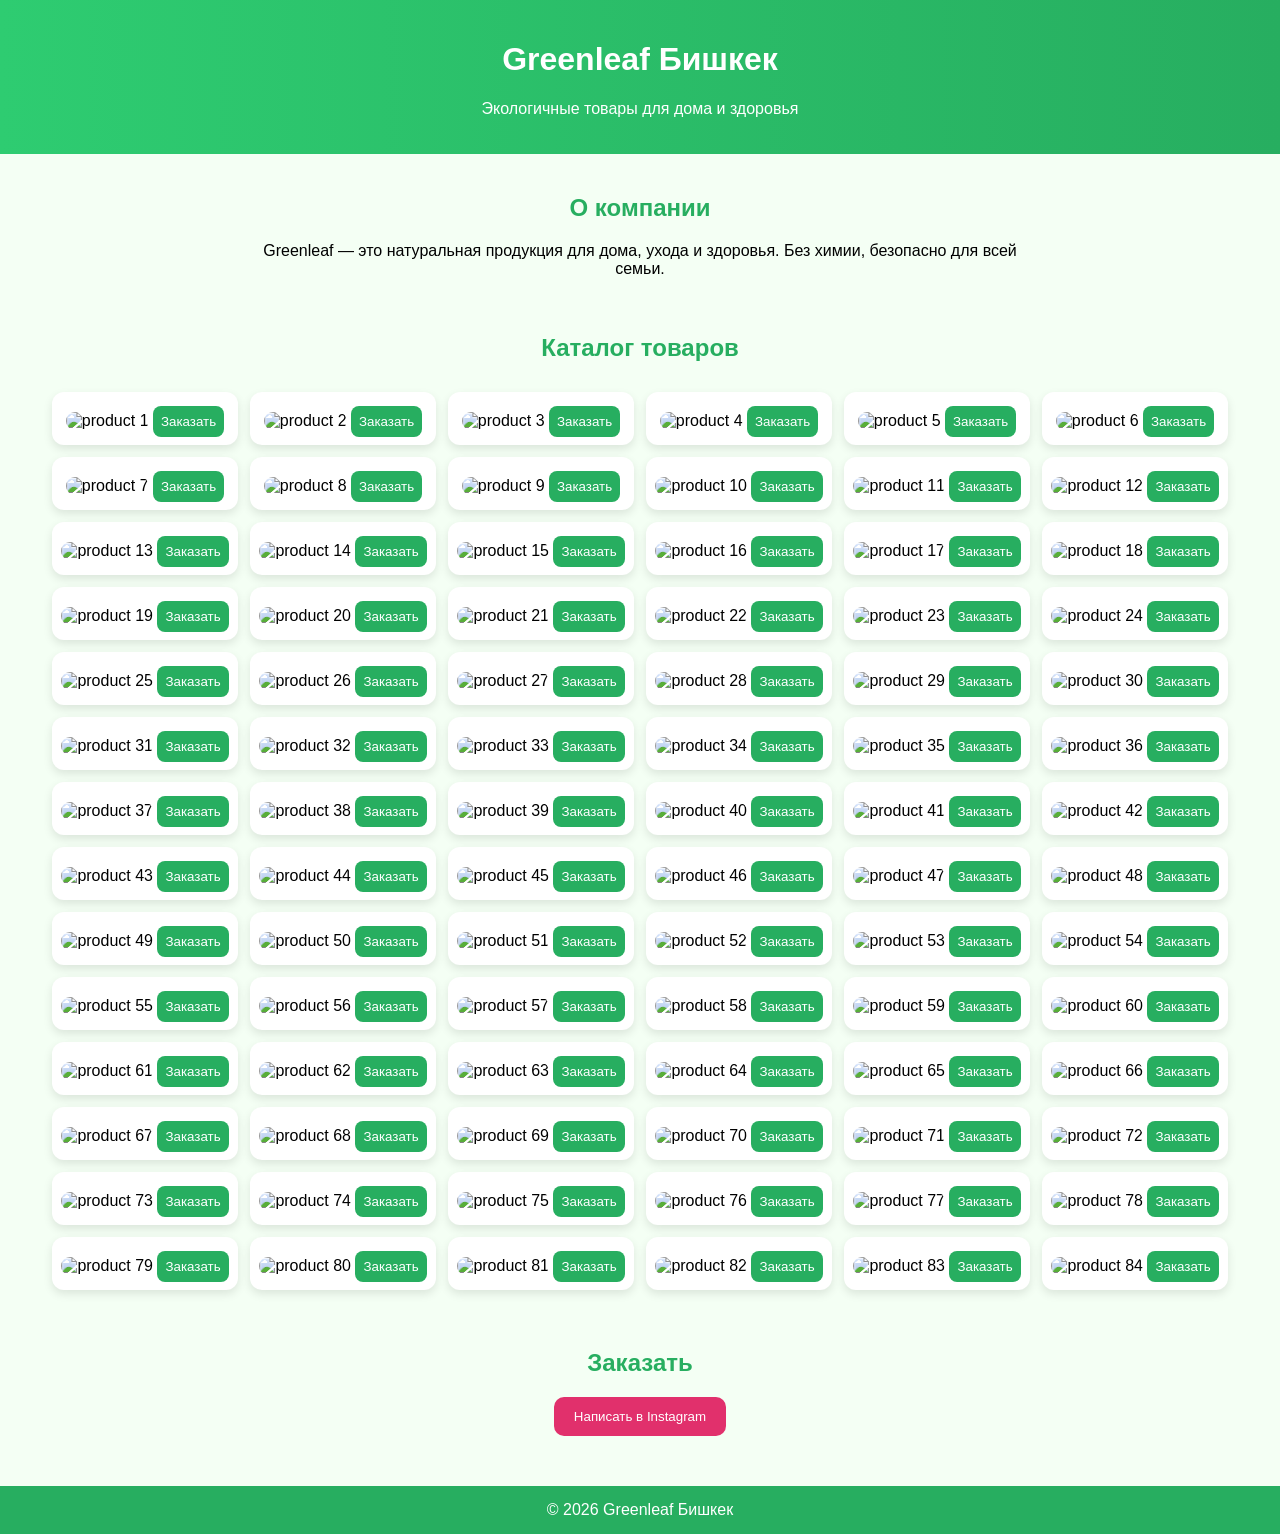
==== index.html @ ad3ade82 "Refactor index.html for styling and content updates Updated styling and content in index.html, inclu" ====
<!DOCTYPE html>
<html lang="ru">
<head>
  <meta charset="UTF-8">
  <meta name="viewport" content="width=device-width, initial-scale=1.0">
  <title>Greenleaf Бишкек</title>

  <style>
    body {
      margin: 0;
      font-family: Arial, sans-serif;
      background: #f4fff4;
    }

    header {
      background: linear-gradient(90deg, #2ecc71, #27ae60);
      color: white;
      text-align: center;
      padding: 20px;
    }

    .about {
      text-align: center;
      padding: 20px;
      max-width: 800px;
      margin: auto;
    }

    h2 {
      color: #27ae60;
    }

    #product-list {
      display: flex;
      flex-wrap: wrap;
      justify-content: center;
      gap: 12px;
      padding: 10px;
    }

    .product {
      width: 170px;
      background: white;
      border-radius: 12px;
      box-shadow: 0 4px 10px rgba(0,0,0,0.1);
      padding: 8px;
      text-align: center;
    }

    .product img {
      width: 100%;
      border-radius: 10px;
    }

    .product button {
      margin-top: 6px;
      padding: 8px;
      border: none;
      background: #27ae60;
      color: white;
      border-radius: 8px;
      cursor: pointer;
    }

    .contact {
      text-align: center;
      padding: 30px;
    }

    footer {
      text-align: center;
      padding: 15px;
      background: #27ae60;
      color: white;
      margin-top: 20px;
    }
  </style>
</head>

<body>

<header>
  <h1>Greenleaf Бишкек</h1>
  <p>Экологичные товары для дома и здоровья</p>
</header>

<div class="about">
  <h2>О компании</h2>
  <p>
    Greenleaf — это натуральная продукция для дома, ухода и здоровья.
    Без химии, безопасно для всей семьи.
  </p>
</div>

<h2 style="text-align:center;">Каталог товаров</h2>
<div id="product-list"></div>

<div class="contact">
  <h2>Заказать</h2>
  <a href="https://www.instagram.com/greenleaf_bishkek14" target="_blank">
    <button style="padding:12px 20px;background:#e1306c;color:white;border:none;border-radius:10px;">
      Написать в Instagram
    </button>
  </a>
</div>

<footer>
  © 2026 Greenleaf Бишкек
</footer>

<script>
const container = document.getElementById("product-list");

for (let i = 1; i <= 84; i++) {
  container.innerHTML += `
    <div class="product">
      <img src="images/${i}.jfif" alt="product ${i}">
      <a href="https://www.instagram.com/greenleaf_bishkek14" target="_blank">
        <button>Заказать</button>
      </a>
    </div>
  `;
}
</script>

</body>
</html>
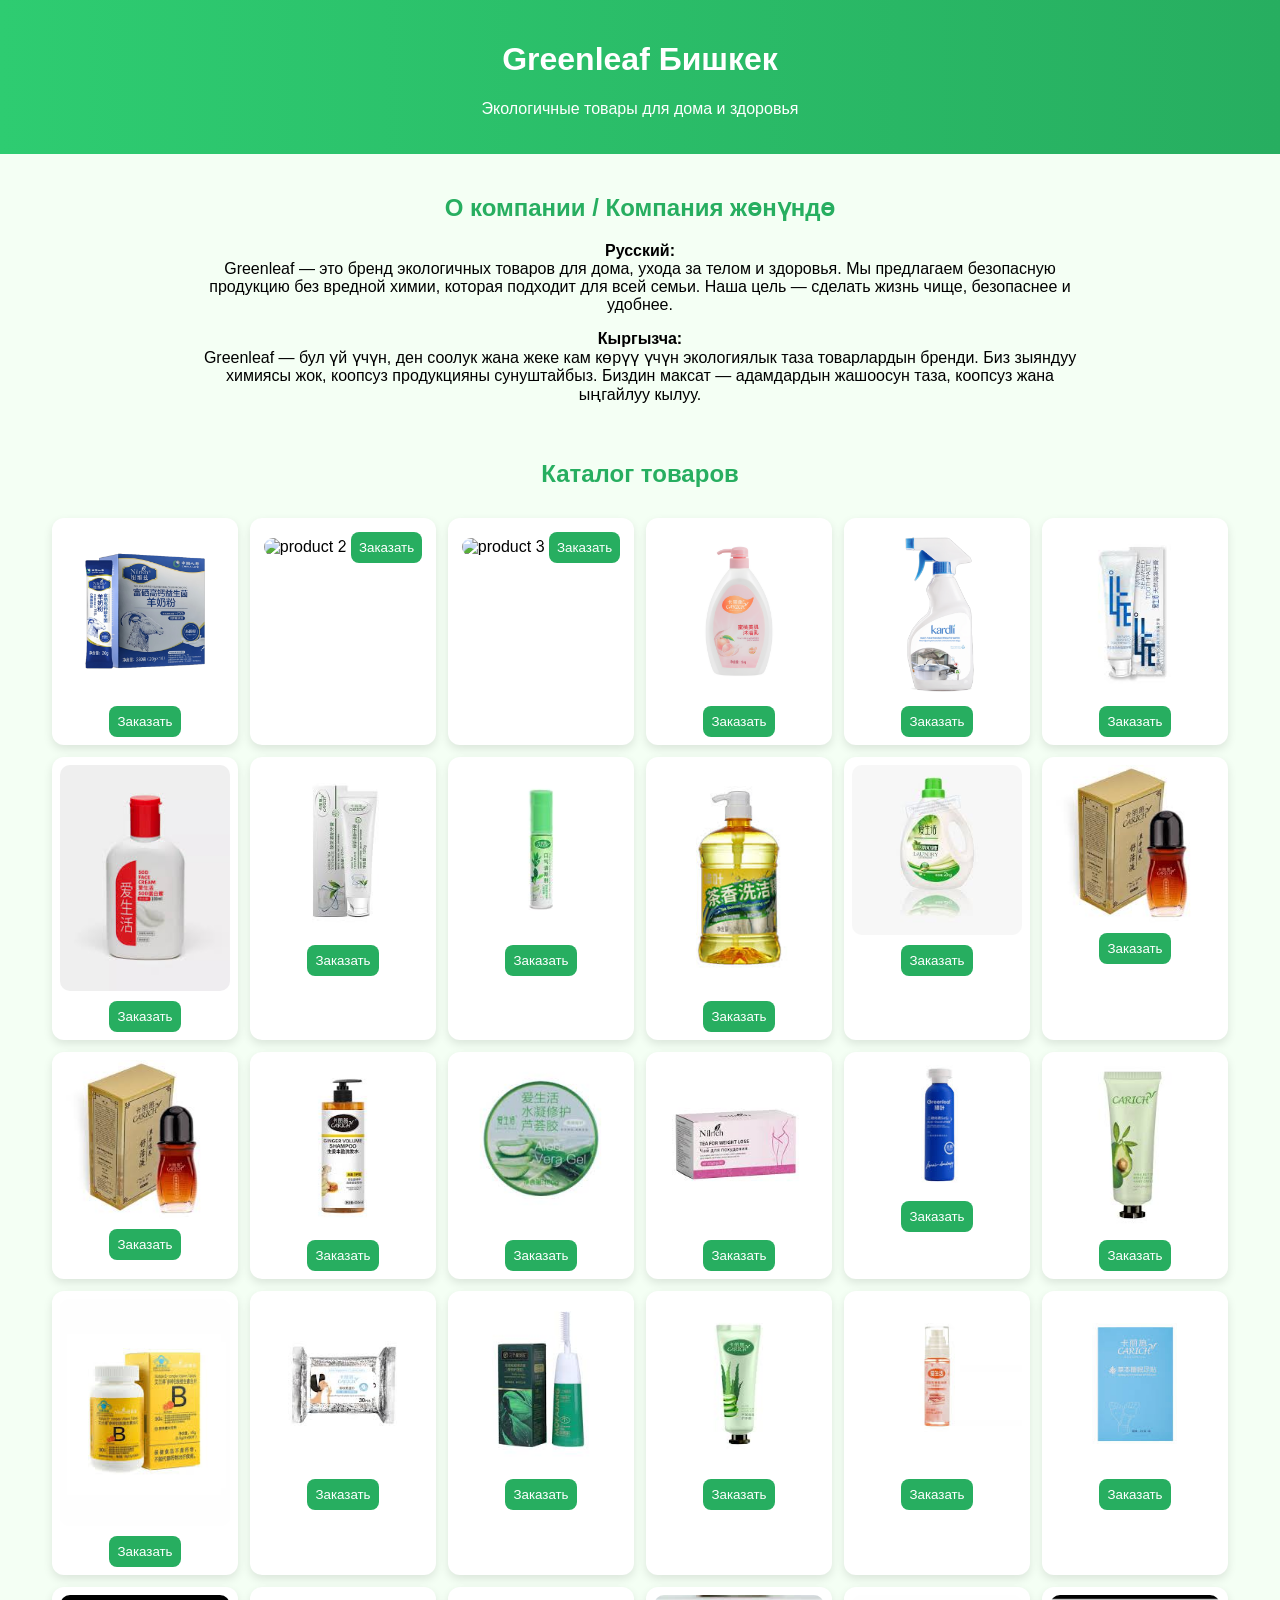
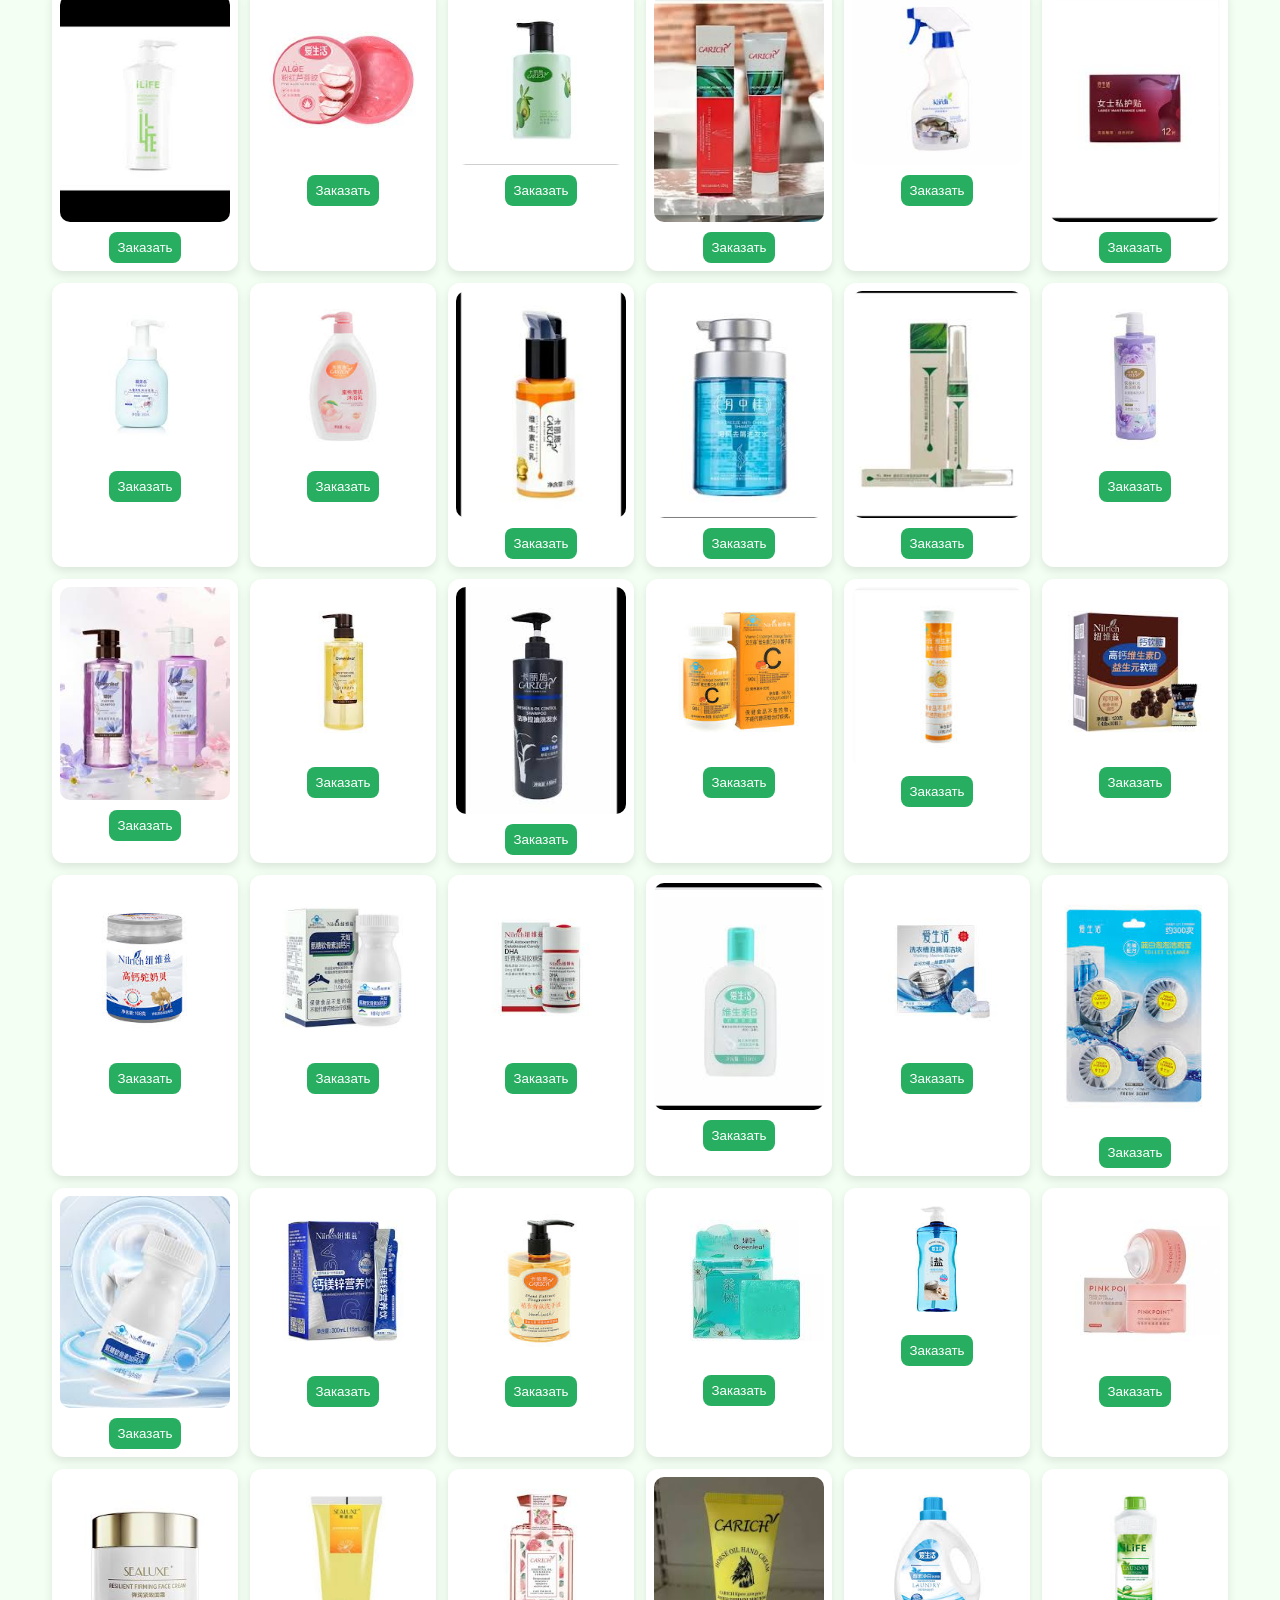
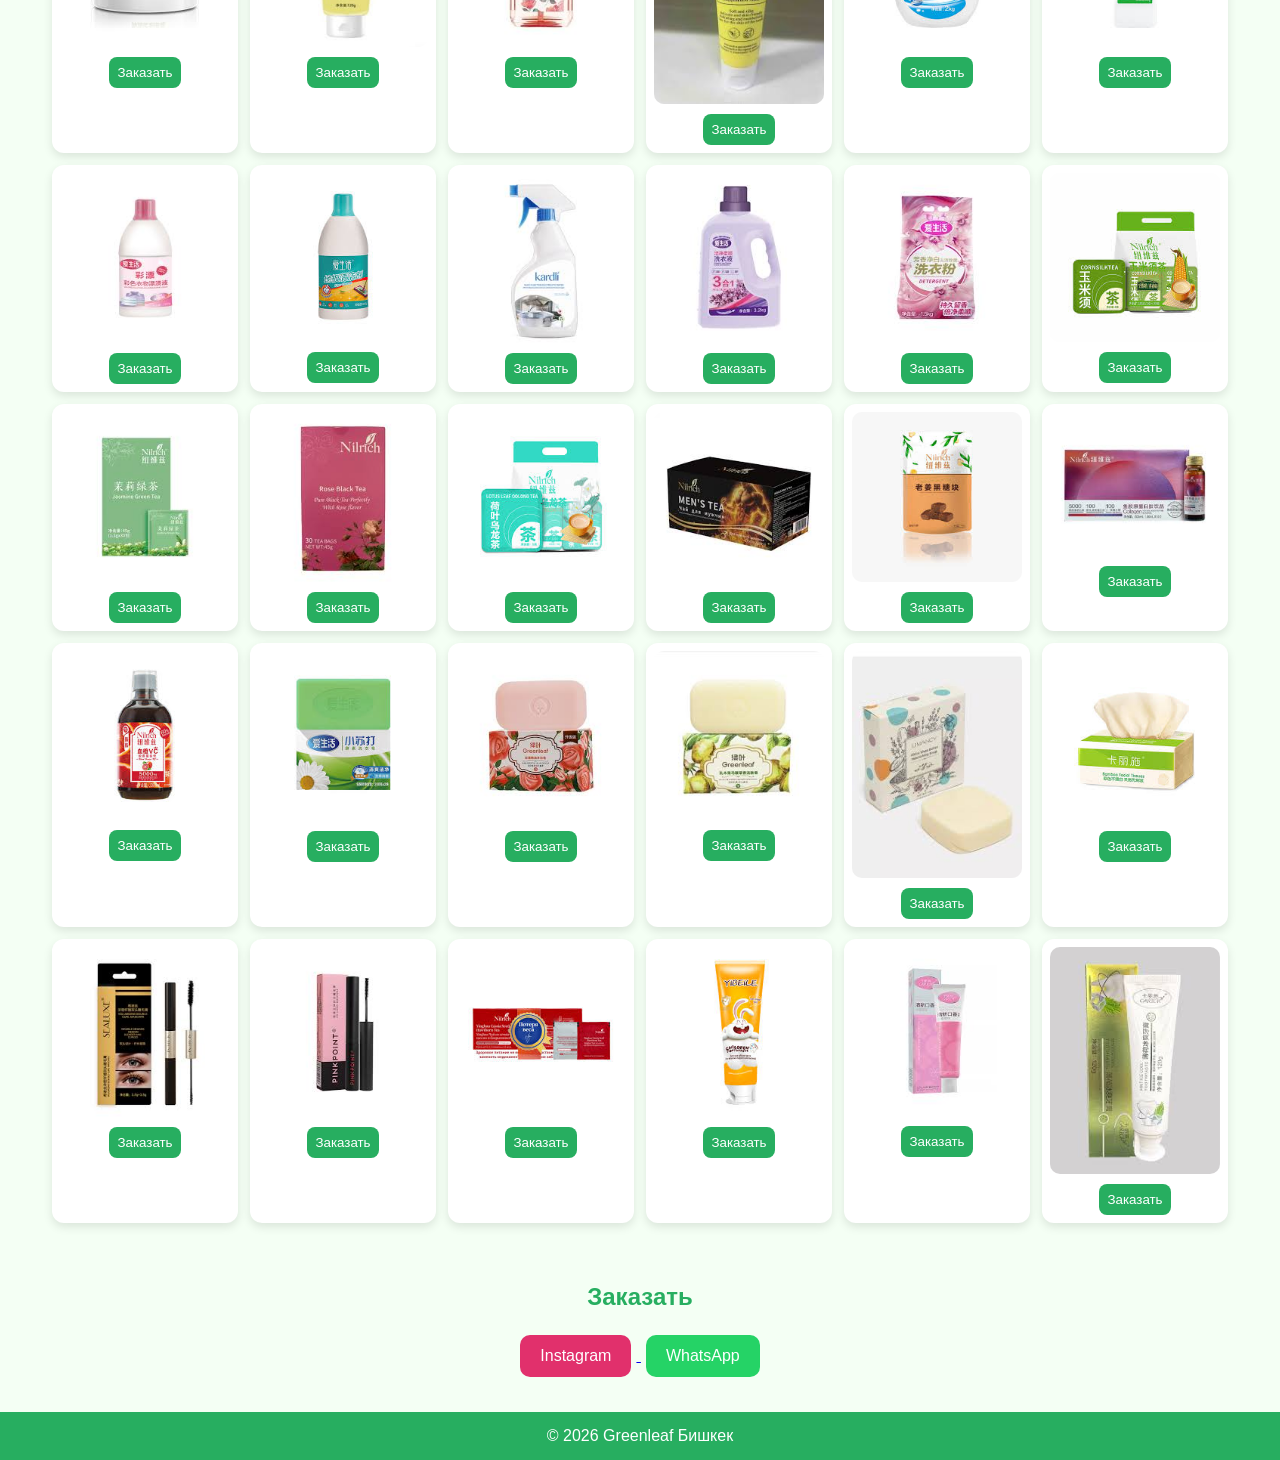
==== commit e1372bdc: "Enhance layout and update company information Updated company description in Russian and Kyrgyz. Adj" ====
--- a/index.html
+++ b/index.html
@@ -22,12 +22,13 @@
     .about {
       text-align: center;
       padding: 20px;
-      max-width: 800px;
+      max-width: 900px;
       margin: auto;
     }
 
     h2 {
       color: #27ae60;
+      text-align: center;
     }
 
     #product-list {
@@ -67,12 +68,22 @@
       padding: 30px;
     }
 
+    .contact a button {
+      padding: 12px 20px;
+      background: #e1306c;
+      color: white;
+      border: none;
+      border-radius: 10px;
+      font-size: 16px;
+      cursor: pointer;
+      margin: 5px;
+    }
+
     footer {
       text-align: center;
       padding: 15px;
       background: #27ae60;
       color: white;
-      margin-top: 20px;
     }
   </style>
 </head>
@@ -85,22 +96,30 @@
 </header>
 
 <div class="about">
-  <h2>О компании</h2>
+  <h2>О компании / Компания жөнүндө</h2>
   <p>
-    Greenleaf — это натуральная продукция для дома, ухода и здоровья.
-    Без химии, безопасно для всей семьи.
+    <b>Русский:</b><br>
+    Greenleaf — это бренд экологичных товаров для дома, ухода за телом и здоровья. Мы предлагаем безопасную продукцию без вредной химии, которая подходит для всей семьи. Наша цель — сделать жизнь чище, безопаснее и удобнее.
+  </p>
+
+  <p>
+    <b>Кыргызча:</b><br>
+    Greenleaf — бул үй үчүн, ден соолук жана жеке кам көрүү үчүн экологиялык таза товарлардын бренди. Биз зыяндуу химиясы жок, коопсуз продукцияны сунуштайбыз. Биздин максат — адамдардын жашоосун таза, коопсуз жана ыңгайлуу кылуу.
   </p>
 </div>
 
-<h2 style="text-align:center;">Каталог товаров</h2>
+<h2>Каталог товаров</h2>
 <div id="product-list"></div>
 
 <div class="contact">
   <h2>Заказать</h2>
+
   <a href="https://www.instagram.com/greenleaf_bishkek14" target="_blank">
-    <button style="padding:12px 20px;background:#e1306c;color:white;border:none;border-radius:10px;">
-      Написать в Instagram
-    </button>
+    <button>Instagram</button>
+  </a>
+
+  <a href="https://wa.me/996700713905" target="_blank">
+    <button style="background:#25D366;">WhatsApp</button>
   </a>
 </div>
 
@@ -112,9 +131,16 @@
 const container = document.getElementById("product-list");
 
 for (let i = 1; i <= 84; i++) {
+
+  let ext = "jfif";
+
+  if (i <= 5) {
+    ext = "png";
+  }
+
   container.innerHTML += `
     <div class="product">
-      <img src="images/${i}.jfif" alt="product ${i}">
+      <img src="images/${i}.${ext}" alt="product ${i}">
       <a href="https://www.instagram.com/greenleaf_bishkek14" target="_blank">
         <button>Заказать</button>
       </a>
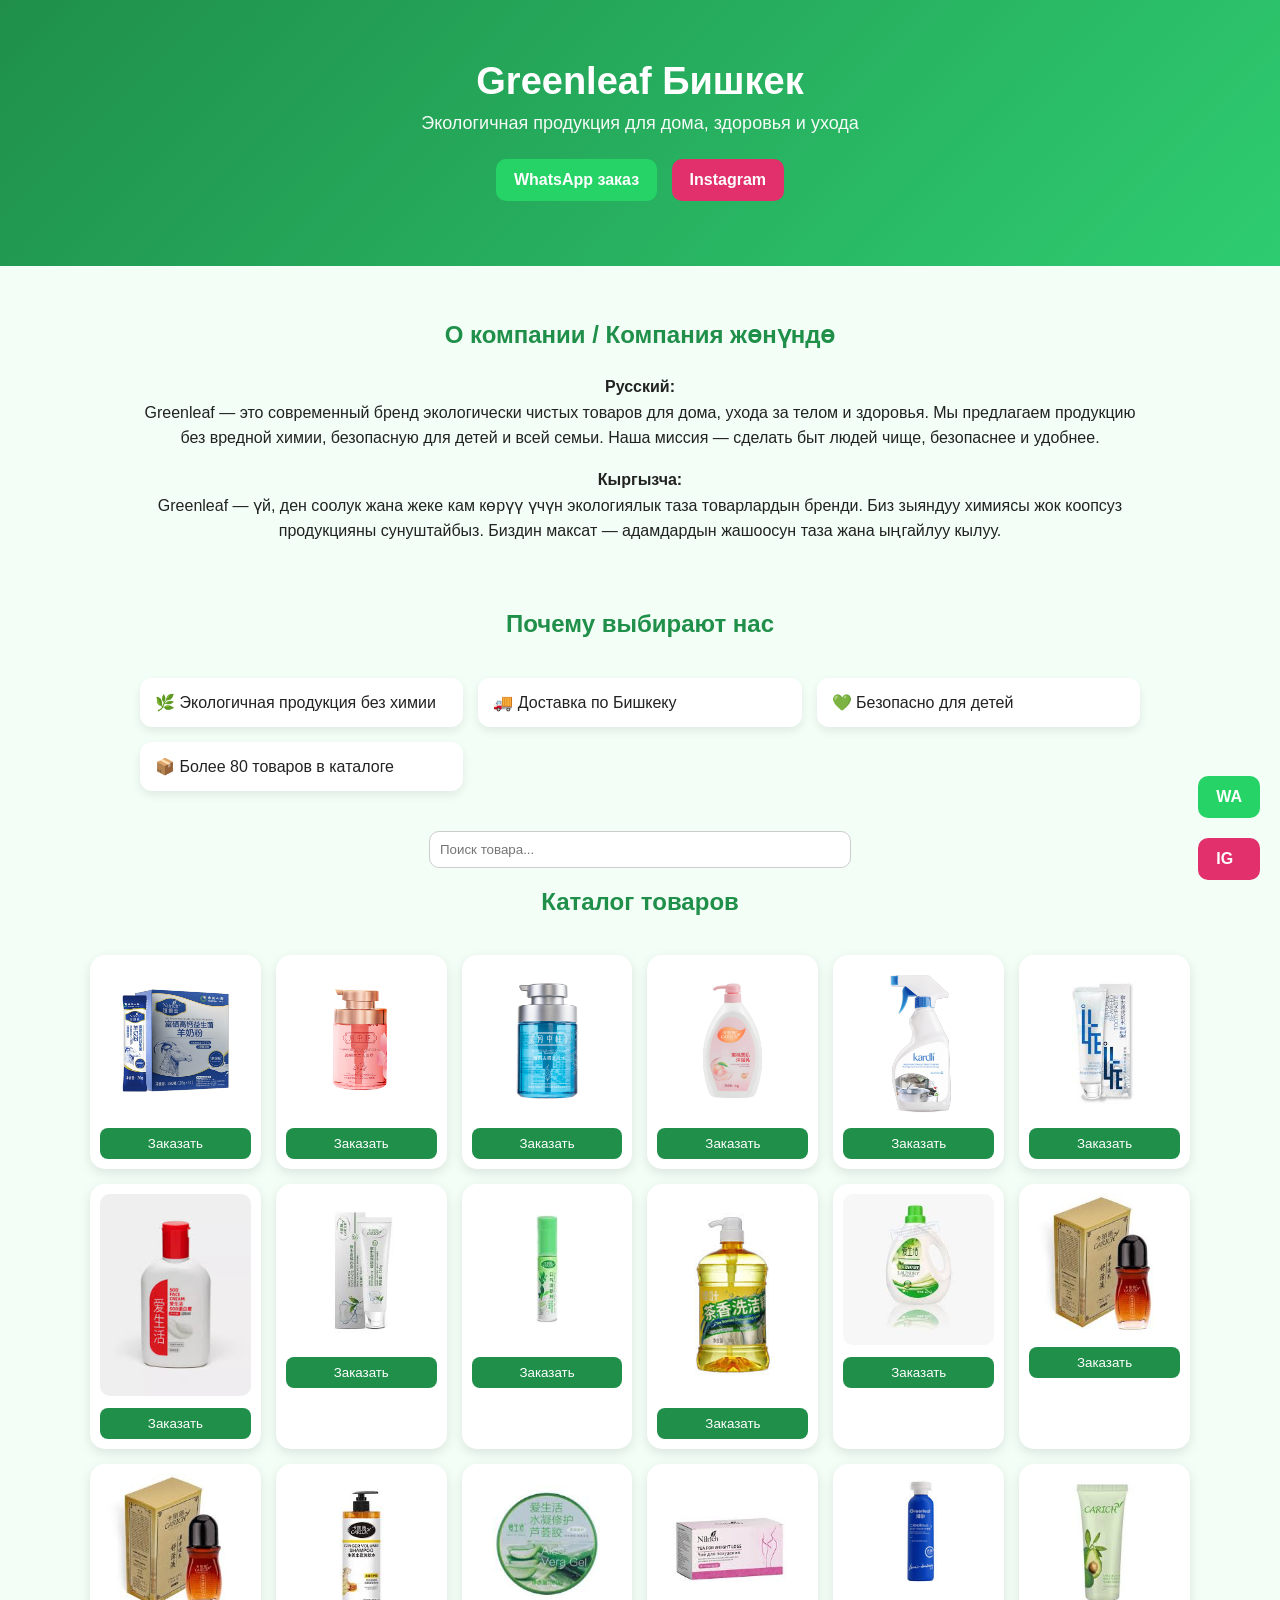
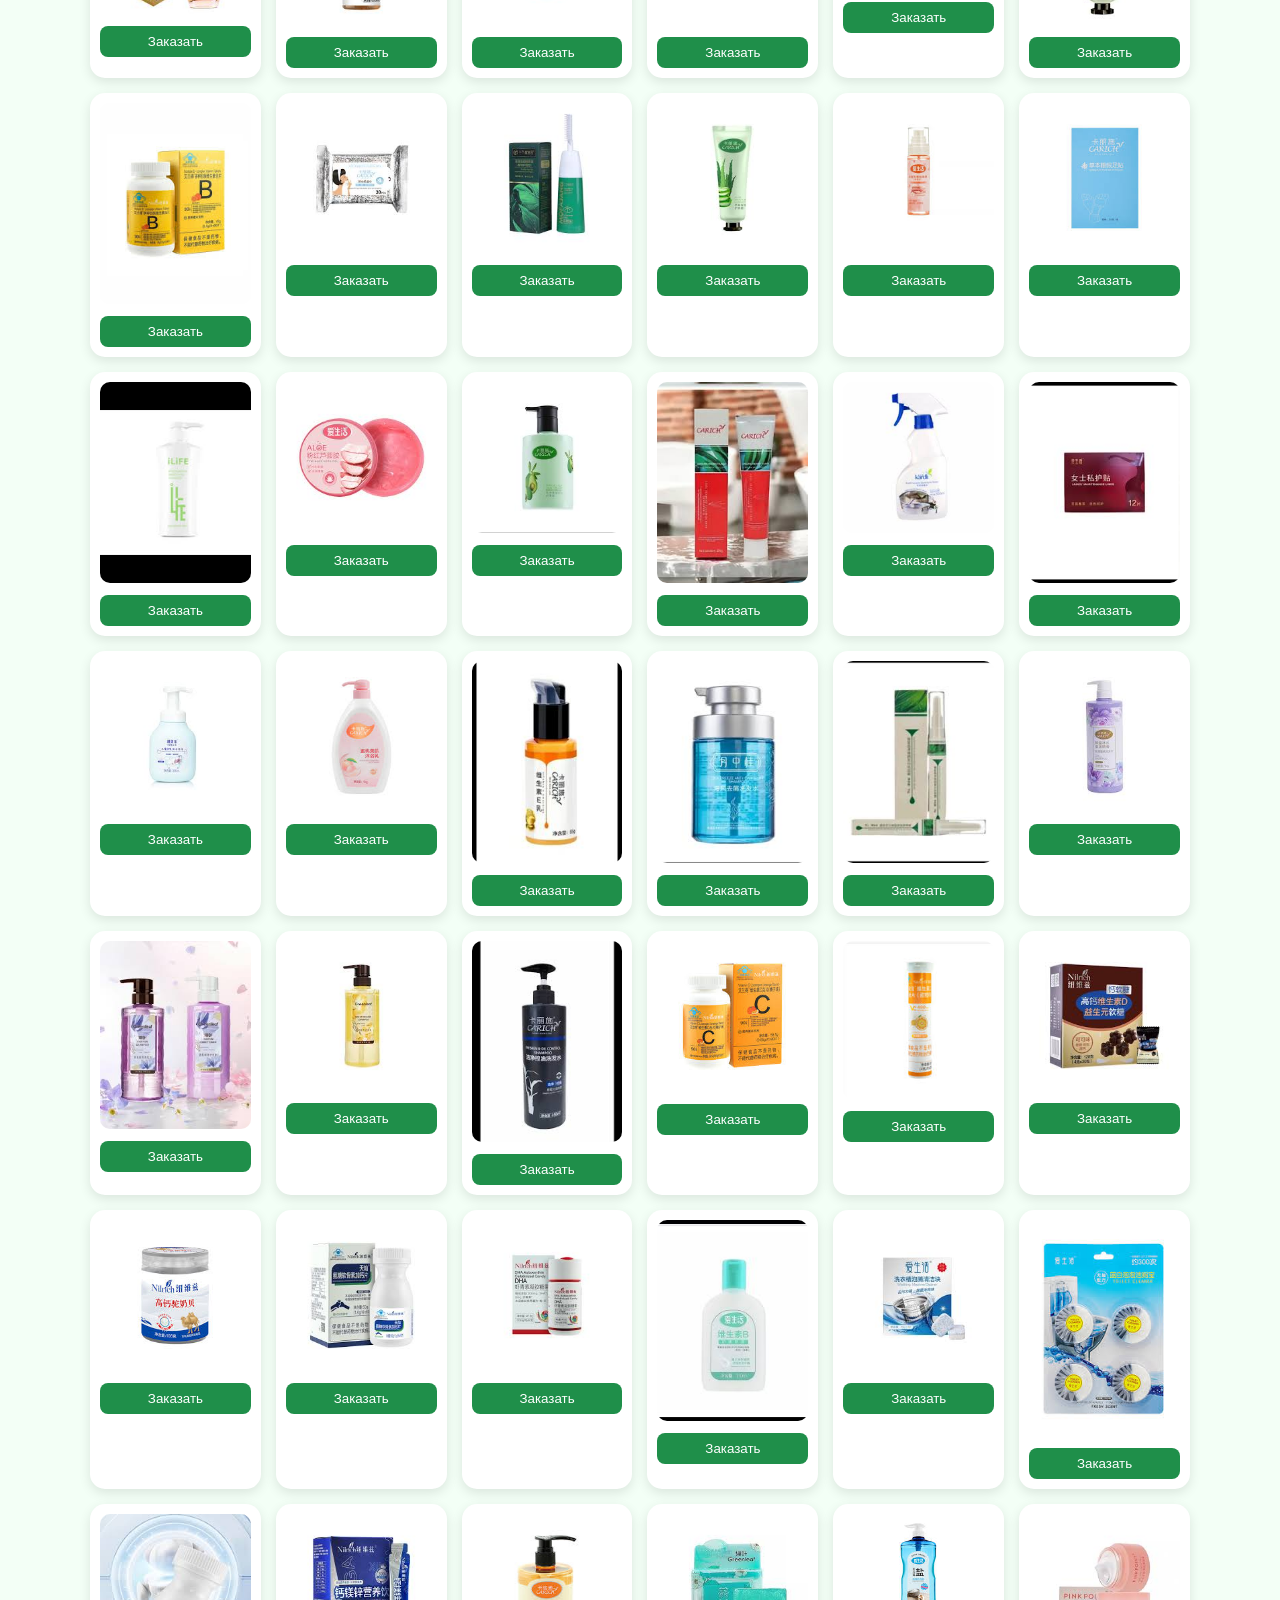
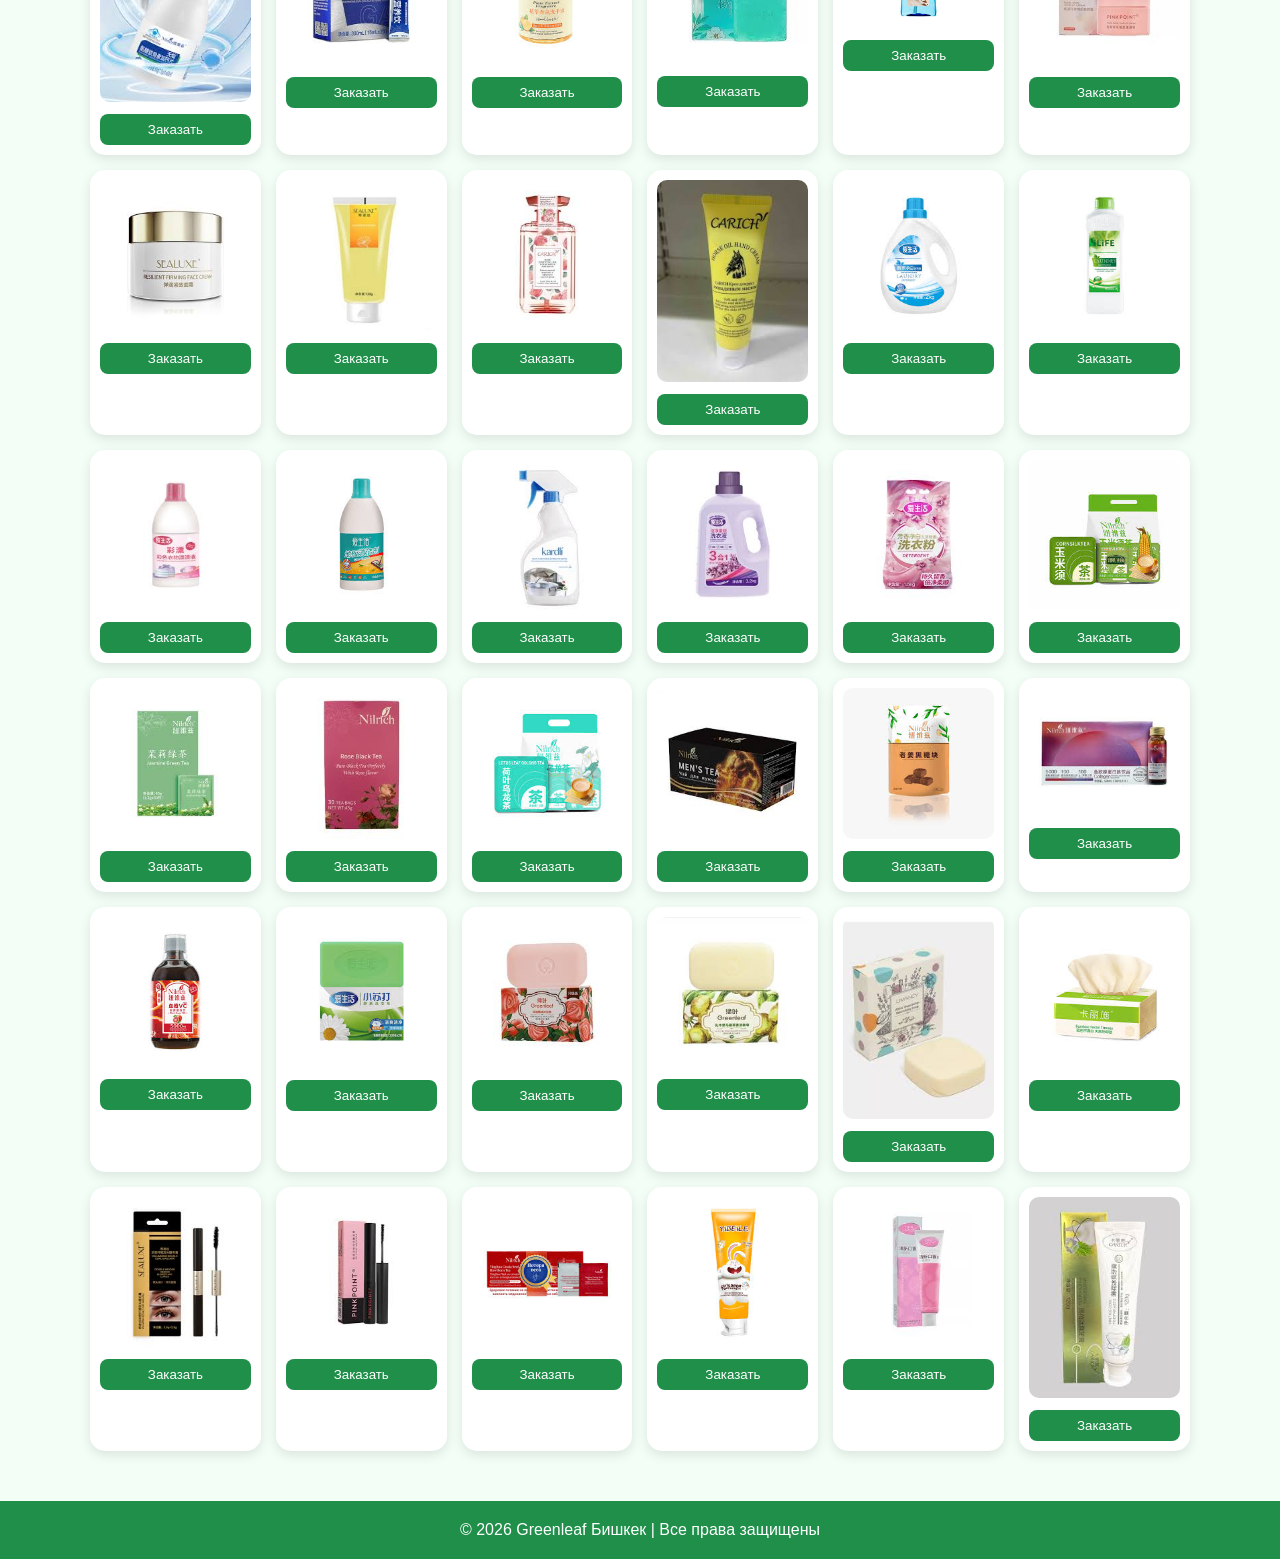
==== commit bbbab49f: "Refactor index.html for improved layout and content Updated meta tags, styles, and content for bette" ====
--- a/index.html
+++ b/index.html
@@ -1,51 +1,106 @@
 <!DOCTYPE html>
 <html lang="ru">
 <head>
-  <meta charset="UTF-8">
-  <meta name="viewport" content="width=device-width, initial-scale=1.0">
-  <title>Greenleaf Бишкек</title>
+  <meta charset="UTF-8" />
+  <meta name="viewport" content="width=device-width, initial-scale=1.0"/>
+  <title>Greenleaf Бишкек | Официальный каталог</title>
 
   <style>
     body {
       margin: 0;
       font-family: Arial, sans-serif;
-      background: #f4fff4;
-    }
-
-    header {
-      background: linear-gradient(90deg, #2ecc71, #27ae60);
-      color: white;
-      text-align: center;
+      background: #f3fff6;
+      color: #222;
+    }
+
+    /* HERO */
+    .hero {
+      background: linear-gradient(135deg, #1f8f4a, #2ecc71);
+      color: white;
+      text-align: center;
+      padding: 60px 20px;
+    }
+
+    .hero h1 {
+      margin: 0;
+      font-size: 38px;
+    }
+
+    .hero p {
+      font-size: 18px;
+      margin-top: 10px;
+      opacity: 0.95;
+    }
+
+    .btns {
+      margin-top: 20px;
+    }
+
+    .btn {
+      display: inline-block;
+      padding: 12px 18px;
+      margin: 5px;
+      border-radius: 10px;
+      text-decoration: none;
+      color: white;
+      font-weight: bold;
+    }
+
+    .wa { background: #25D366; }
+    .ig { background: #e1306c; }
+
+    /* ABOUT */
+    .about {
+      max-width: 1000px;
+      margin: auto;
+      padding: 30px 20px;
+      text-align: center;
+      line-height: 1.6;
+    }
+
+    h2 {
+      color: #1f8f4a;
+      text-align: center;
+    }
+
+    /* INFO BOXES */
+    .info {
+      display: grid;
+      grid-template-columns: repeat(auto-fit, minmax(250px, 1fr));
+      gap: 15px;
       padding: 20px;
-    }
-
-    .about {
-      text-align: center;
+      max-width: 1000px;
+      margin: auto;
+    }
+
+    .card {
+      background: white;
+      padding: 15px;
+      border-radius: 12px;
+      box-shadow: 0 4px 10px rgba(0,0,0,0.08);
+    }
+
+    /* PRODUCTS */
+    #product-list {
+      display: grid;
+      grid-template-columns: repeat(auto-fit, minmax(160px, 1fr));
+      gap: 15px;
       padding: 20px;
-      max-width: 900px;
+      max-width: 1100px;
       margin: auto;
     }
 
-    h2 {
-      color: #27ae60;
-      text-align: center;
-    }
-
-    #product-list {
-      display: flex;
-      flex-wrap: wrap;
-      justify-content: center;
-      gap: 12px;
+    .product {
+      background: white;
+      border-radius: 15px;
+      box-shadow: 0 4px 12px rgba(0,0,0,0.1);
       padding: 10px;
-    }
-
-    .product {
-      width: 170px;
-      background: white;
-      border-radius: 12px;
-      box-shadow: 0 4px 10px rgba(0,0,0,0.1);
-      padding: 8px;
-      text-align: center;
+      text-align: center;
+      transition: 0.2s;
+    }
+
+    .product:hover {
+      transform: scale(1.05);
     }
 
     .product img {
@@ -54,99 +109,137 @@
     }
 
     .product button {
-      margin-top: 6px;
+      margin-top: 8px;
       padding: 8px;
       border: none;
-      background: #27ae60;
+      background: #1f8f4a;
       color: white;
       border-radius: 8px;
       cursor: pointer;
-    }
-
-    .contact {
-      text-align: center;
-      padding: 30px;
-    }
-
-    .contact a button {
-      padding: 12px 20px;
-      background: #e1306c;
-      color: white;
-      border: none;
+      width: 100%;
+    }
+
+    /* SEARCH */
+    .search {
+      text-align: center;
+      margin: 20px;
+    }
+
+    .search input {
+      width: 80%;
+      max-width: 400px;
+      padding: 10px;
       border-radius: 10px;
-      font-size: 16px;
-      cursor: pointer;
-      margin: 5px;
+      border: 1px solid #ccc;
+    }
+
+    /* FLOAT BUTTONS */
+    .fixed {
+      position: fixed;
+      right: 15px;
+      bottom: 15px;
+      display: flex;
+      flex-direction: column;
+      gap: 10px;
     }
 
     footer {
       text-align: center;
-      padding: 15px;
-      background: #27ae60;
-      color: white;
+      padding: 20px;
+      background: #1f8f4a;
+      color: white;
+      margin-top: 30px;
     }
   </style>
 </head>
 
 <body>
 
-<header>
+<!-- HERO -->
+<div class="hero">
   <h1>Greenleaf Бишкек</h1>
-  <p>Экологичные товары для дома и здоровья</p>
-</header>
-
+  <p>Экологичная продукция для дома, здоровья и ухода</p>
+
+  <div class="btns">
+    <a class="btn wa" href="https://wa.me/996700713905" target="_blank">WhatsApp заказ</a>
+    <a class="btn ig" href="https://www.instagram.com/greenleaf_bishkek14" target="_blank">Instagram</a>
+  </div>
+</div>
+
+<!-- ABOUT -->
 <div class="about">
   <h2>О компании / Компания жөнүндө</h2>
   <p>
     <b>Русский:</b><br>
-    Greenleaf — это бренд экологичных товаров для дома, ухода за телом и здоровья. Мы предлагаем безопасную продукцию без вредной химии, которая подходит для всей семьи. Наша цель — сделать жизнь чище, безопаснее и удобнее.
+    Greenleaf — это современный бренд экологически чистых товаров для дома, ухода за телом и здоровья. Мы предлагаем продукцию без вредной химии, безопасную для детей и всей семьи. Наша миссия — сделать быт людей чище, безопаснее и удобнее.
   </p>
 
   <p>
     <b>Кыргызча:</b><br>
-    Greenleaf — бул үй үчүн, ден соолук жана жеке кам көрүү үчүн экологиялык таза товарлардын бренди. Биз зыяндуу химиясы жок, коопсуз продукцияны сунуштайбыз. Биздин максат — адамдардын жашоосун таза, коопсуз жана ыңгайлуу кылуу.
+    Greenleaf — үй, ден соолук жана жеке кам көрүү үчүн экологиялык таза товарлардын бренди. Биз зыяндуу химиясы жок коопсуз продукцияны сунуштайбыз. Биздин максат — адамдардын жашоосун таза жана ыңгайлуу кылуу.
   </p>
+</div>
+
+<!-- INFO -->
+<h2>Почему выбирают нас</h2>
+<div class="info">
+  <div class="card">🌿 Экологичная продукция без химии</div>
+  <div class="card">🚚 Доставка по Бишкеку</div>
+  <div class="card">💚 Безопасно для детей</div>
+  <div class="card">📦 Более 80 товаров в каталоге</div>
+</div>
+
+<!-- SEARCH -->
+<div class="search">
+  <input id="searchInput" placeholder="Поиск товара..." onkeyup="filterProducts()" />
 </div>
 
 <h2>Каталог товаров</h2>
 <div id="product-list"></div>
 
-<div class="contact">
-  <h2>Заказать</h2>
-
-  <a href="https://www.instagram.com/greenleaf_bishkek14" target="_blank">
-    <button>Instagram</button>
-  </a>
-
-  <a href="https://wa.me/996700713905" target="_blank">
-    <button style="background:#25D366;">WhatsApp</button>
-  </a>
+<!-- FLOAT BUTTONS -->
+<div class="fixed">
+  <a class="btn wa" href="https://wa.me/996700713905" target="_blank">WA</a>
+  <a class="btn ig" href="https://www.instagram.com/greenleaf_bishkek14" target="_blank">IG</a>
 </div>
 
 <footer>
-  © 2026 Greenleaf Бишкек
+  © 2026 Greenleaf Бишкек | Все права защищены
 </footer>
 
 <script>
 const container = document.getElementById("product-list");
-
-for (let i = 1; i <= 84; i++) {
-
-  let ext = "jfif";
-
-  if (i <= 5) {
-    ext = "png";
+let totalProducts = 84;
+
+function getExt(i){
+  if([1,4,5].includes(i)) return "png";
+  if([2,3].includes(i)) return "jpg";
+  return "jfif";
+}
+
+function render(filter = ""){
+  container.innerHTML = "";
+
+  for(let i=1;i<=totalProducts;i++){
+
+    let name = "Greenleaf " + i;
+
+    if(name.toLowerCase().includes(filter.toLowerCase())){
+      container.innerHTML += `
+        <div class="product">
+          <img src="images/${i}.${getExt(i)}" alt="${name}">
+          <button onclick="window.open('https://wa.me/996700713905')">Заказать</button>
+        </div>
+      `;
+    }
   }
-
-  container.innerHTML += `
-    <div class="product">
-      <img src="images/${i}.${ext}" alt="product ${i}">
-      <a href="https://www.instagram.com/greenleaf_bishkek14" target="_blank">
-        <button>Заказать</button>
-      </a>
-    </div>
-  `;
 }
+
+function filterProducts(){
+  render(document.getElementById("searchInput").value);
+}
+
+render();
 </script>
 
 </body>
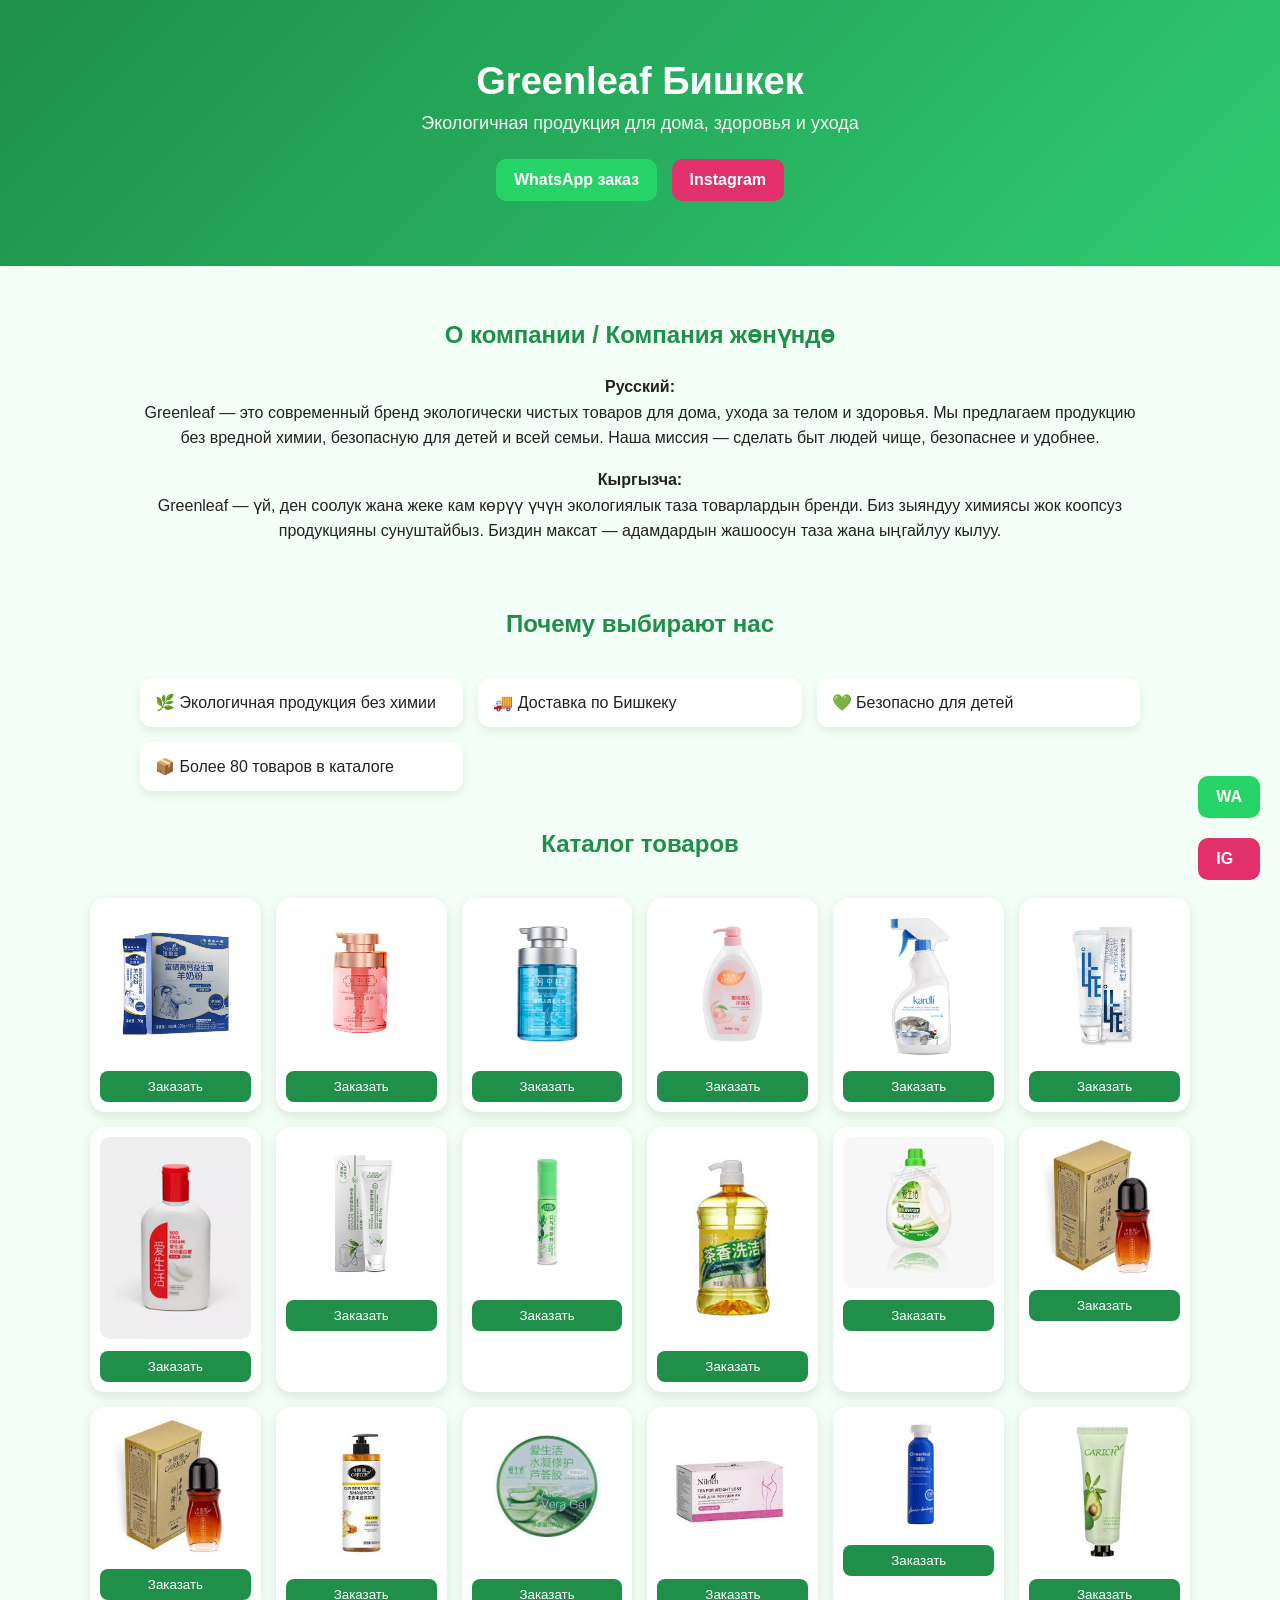
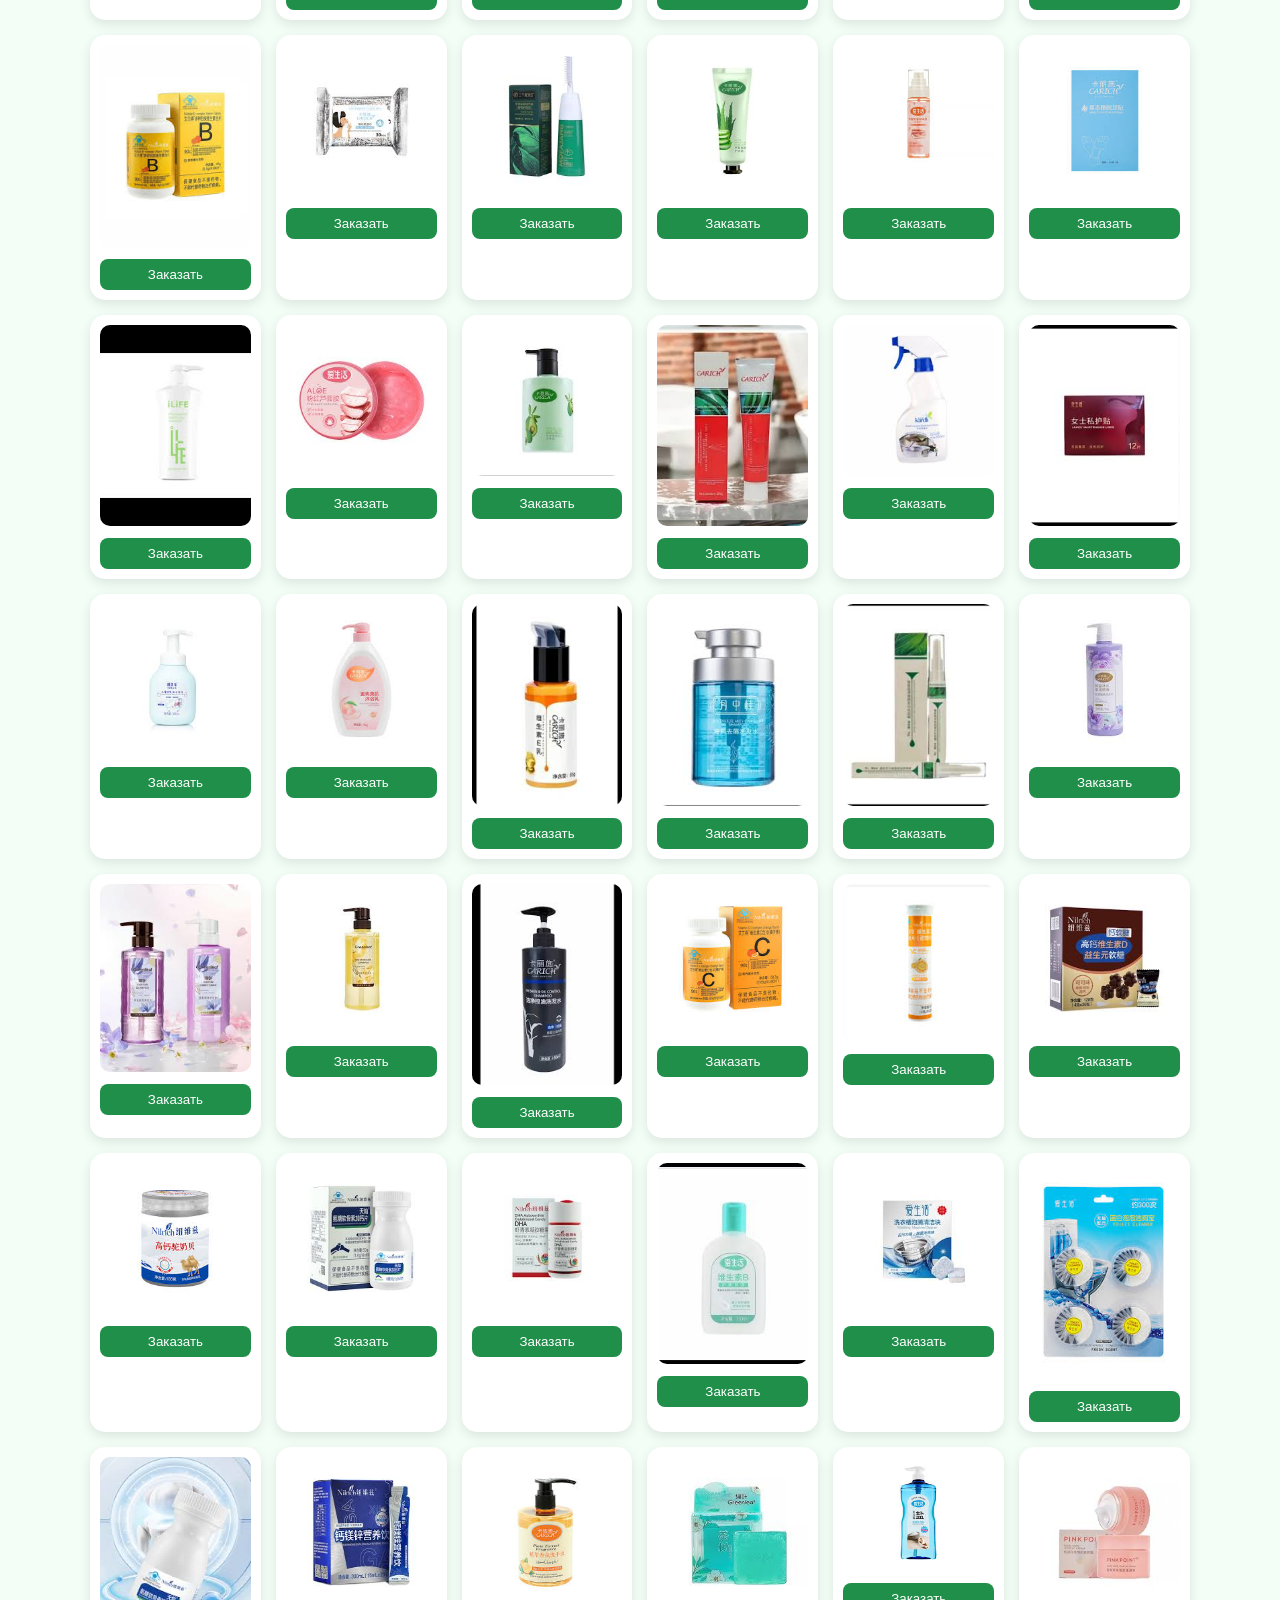
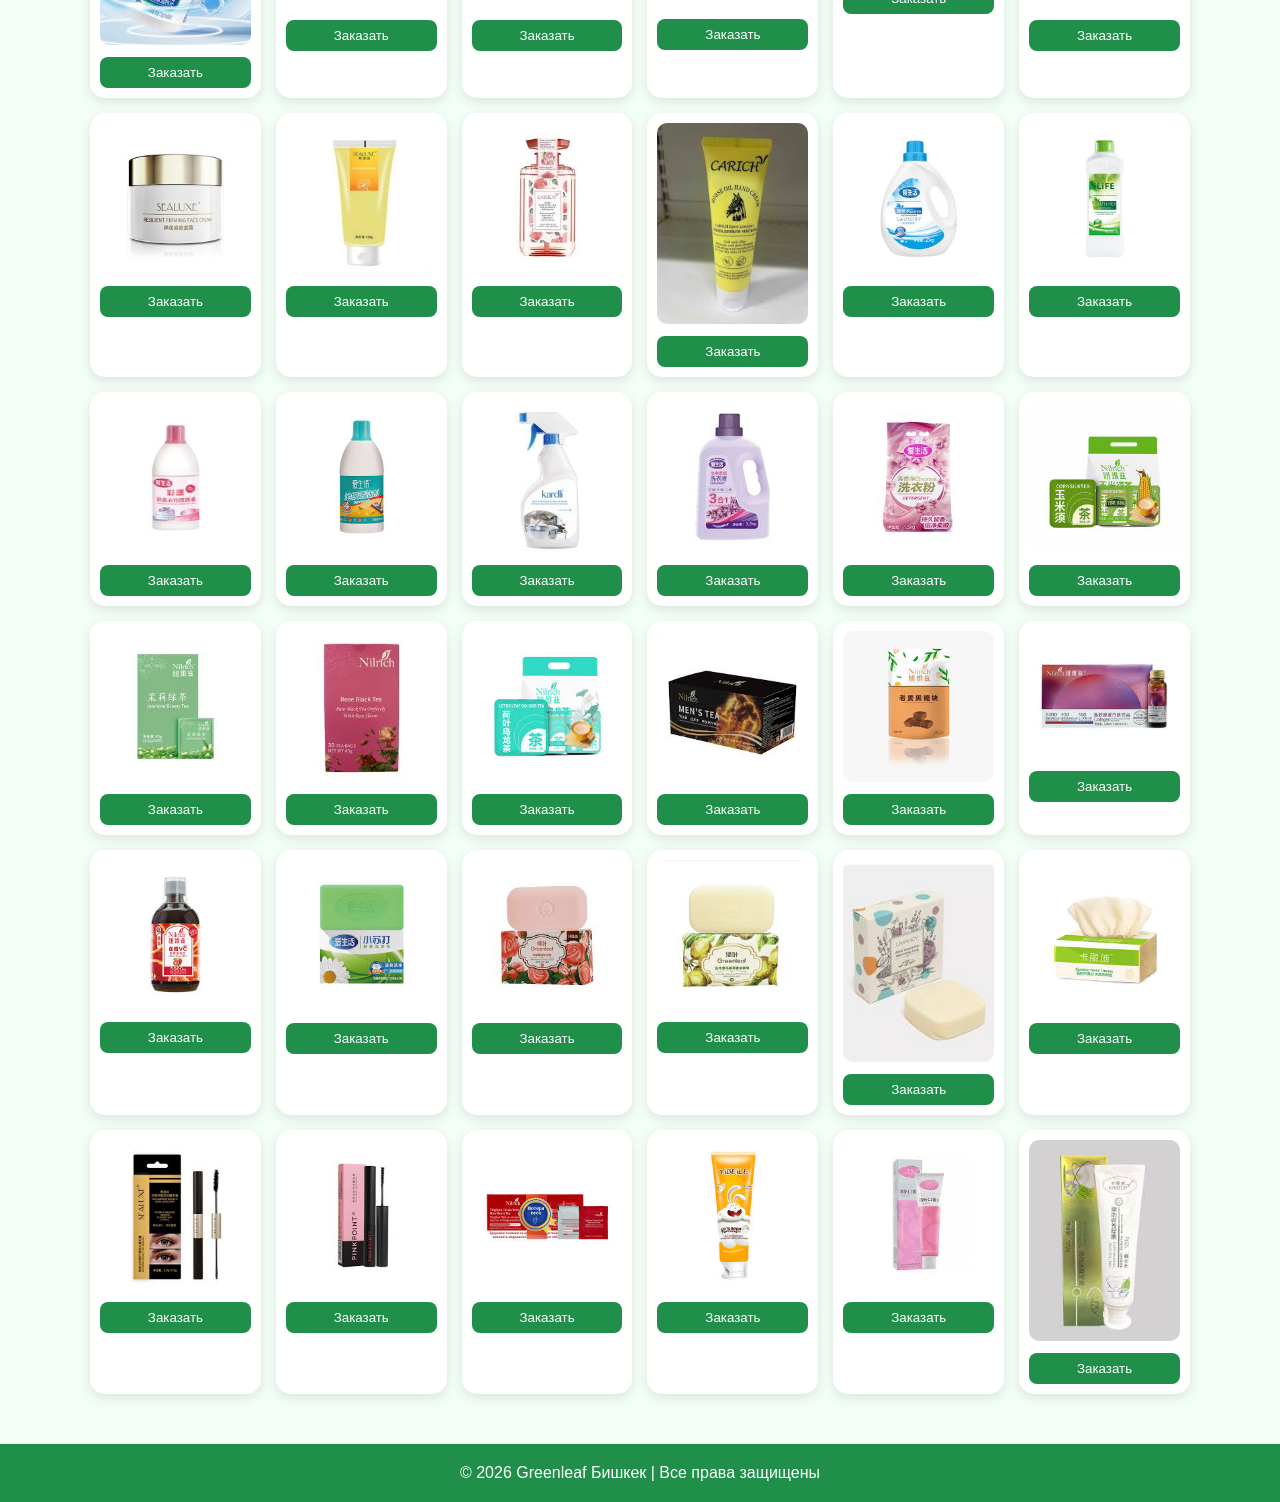
==== commit 0ffc5d99: "Remove search input from index.html Removed search input section from the HTML." ====
--- a/index.html
+++ b/index.html
@@ -190,9 +190,6 @@
 </div>
 
 <!-- SEARCH -->
-<div class="search">
-  <input id="searchInput" placeholder="Поиск товара..." onkeyup="filterProducts()" />
-</div>
 
 <h2>Каталог товаров</h2>
 <div id="product-list"></div>
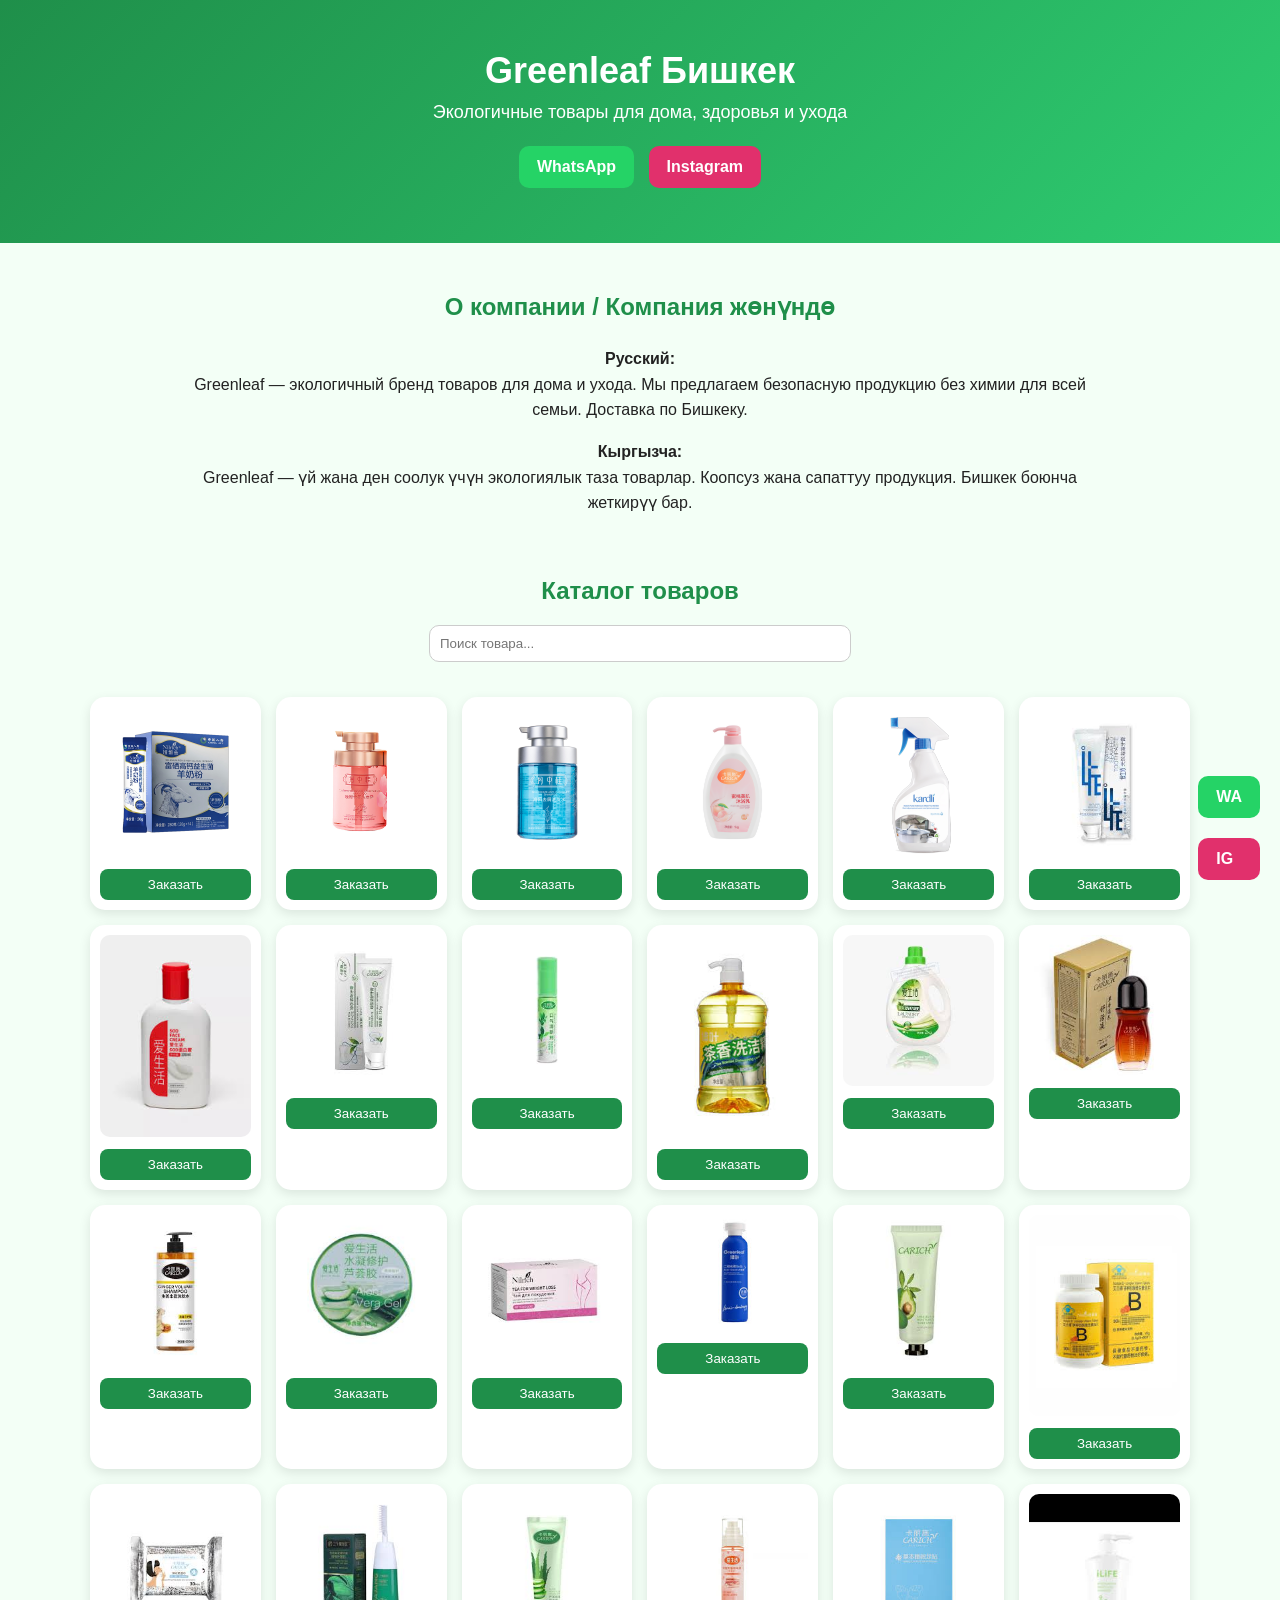
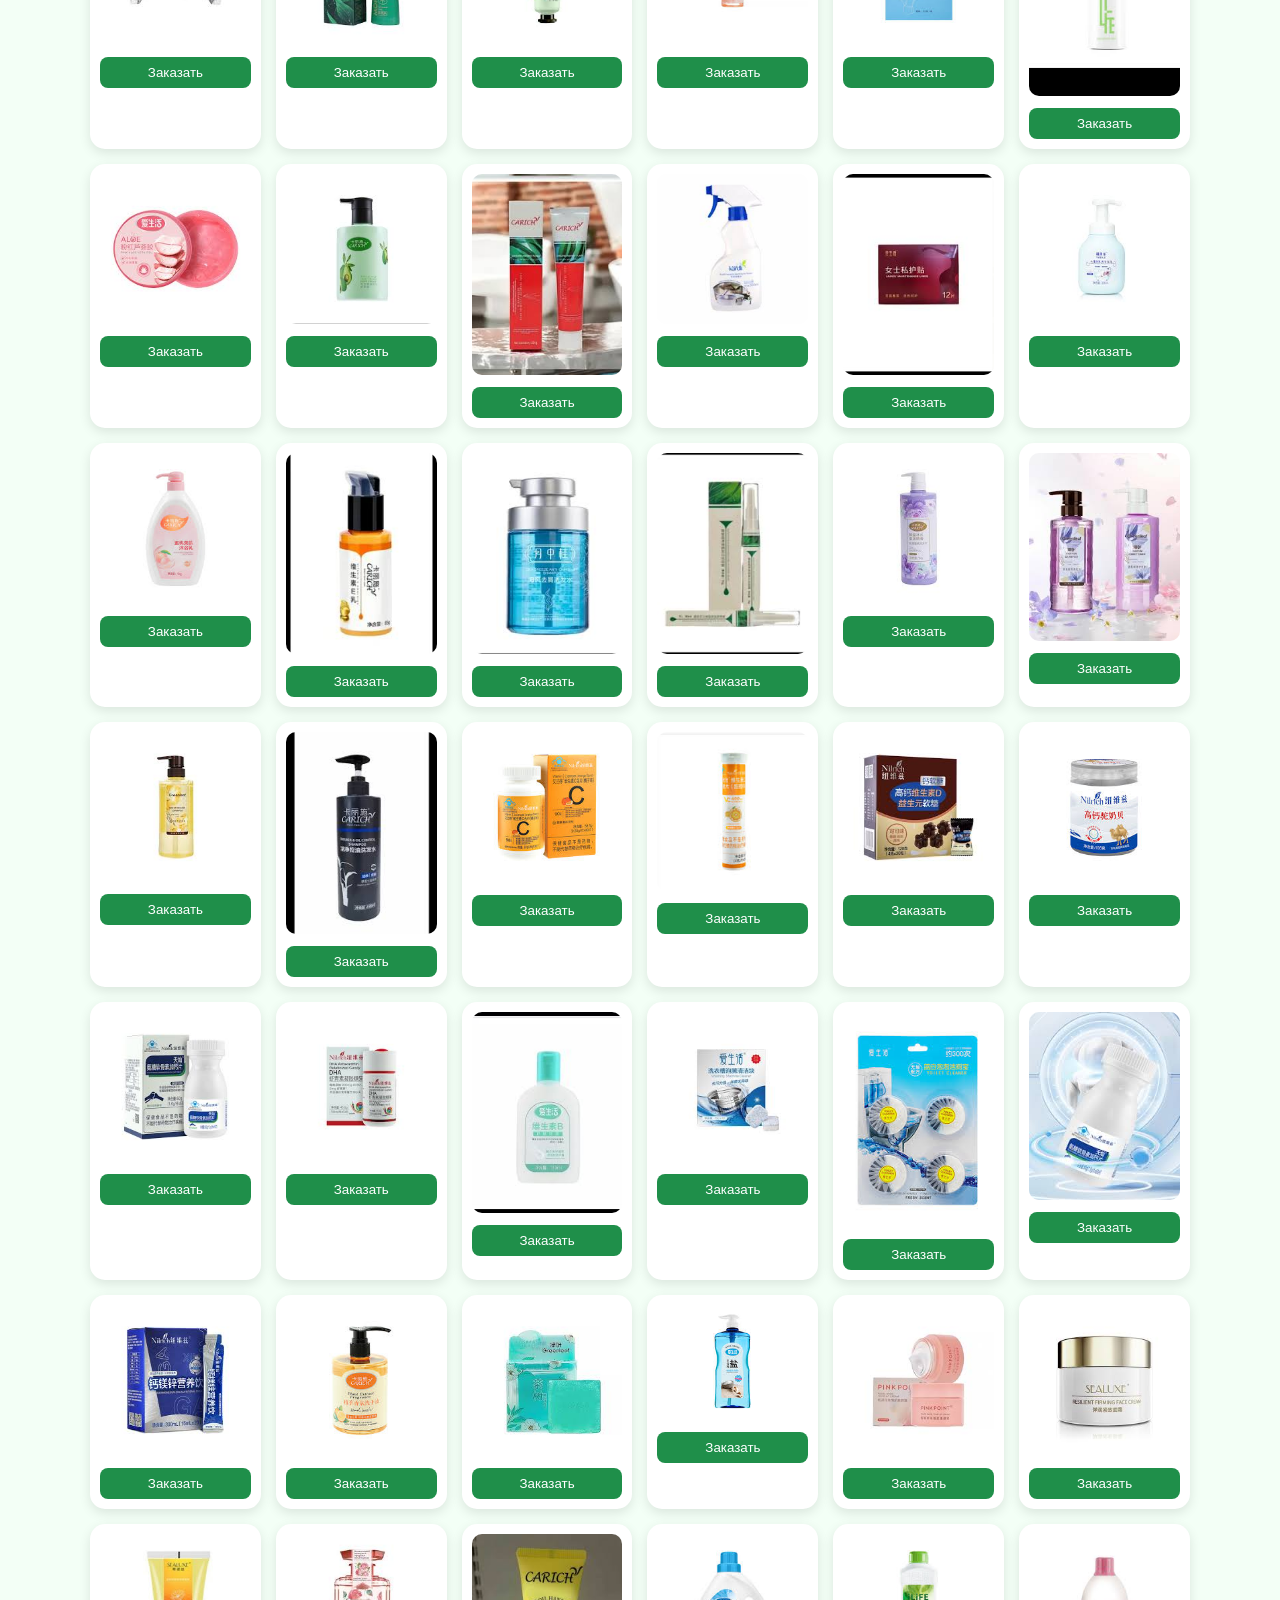
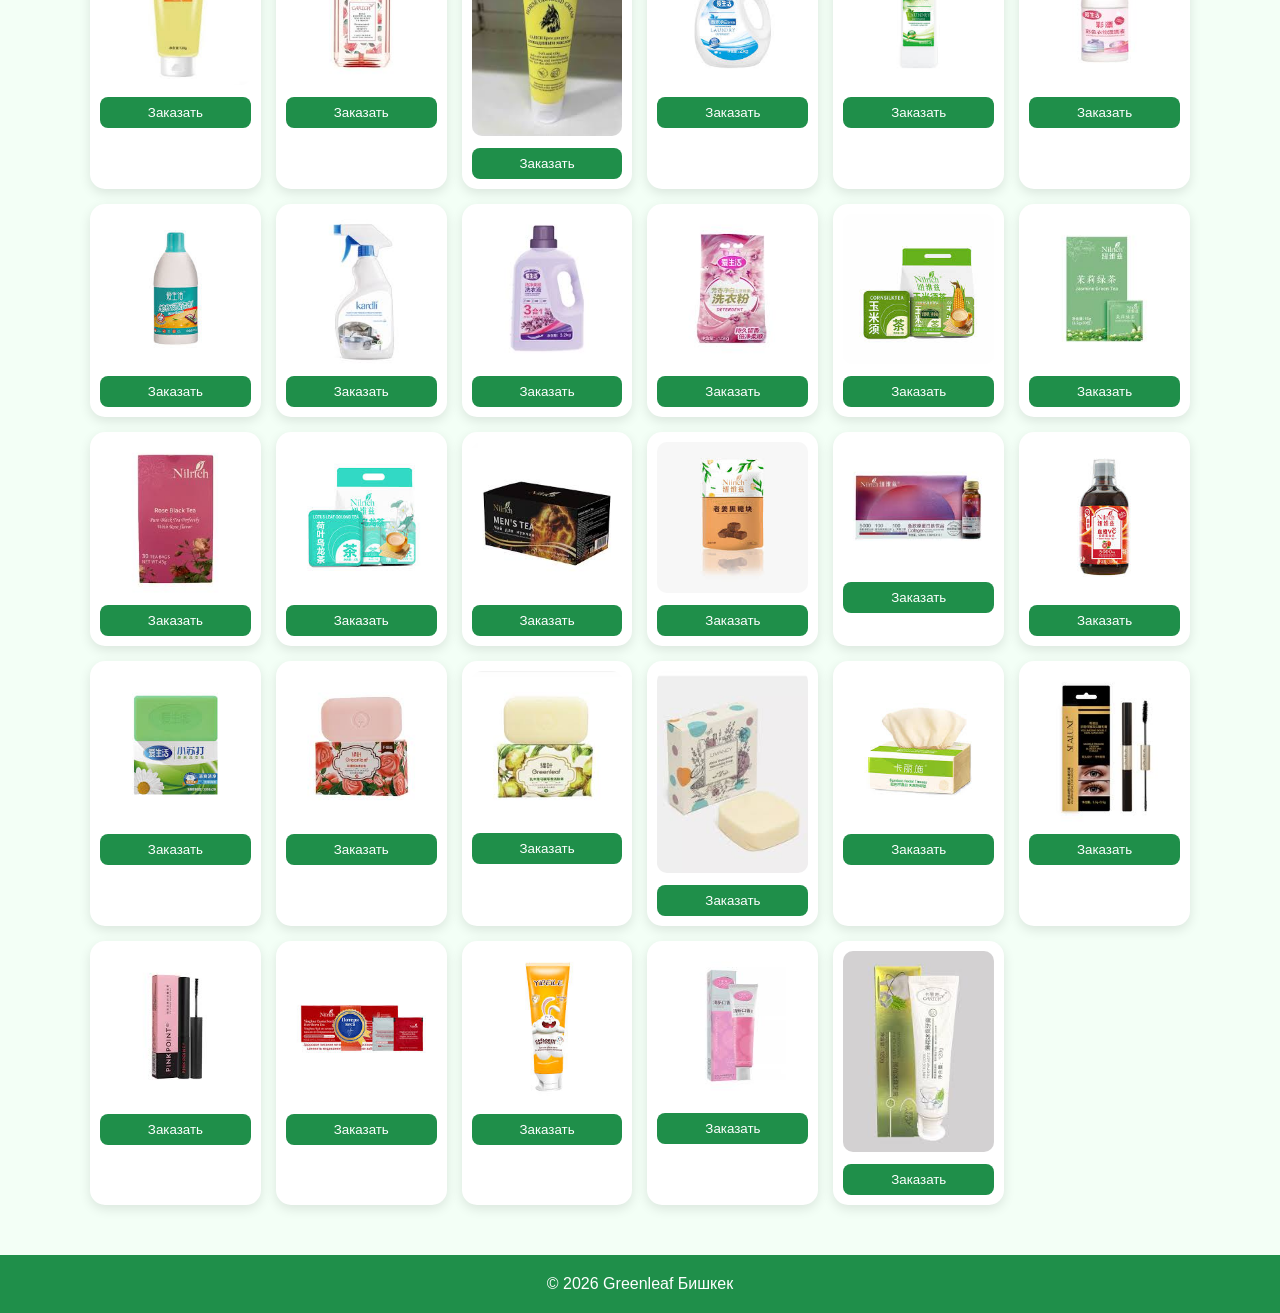
==== commit 838e7127: "Update title and content in index.html" ====
--- a/index.html
+++ b/index.html
@@ -3,7 +3,7 @@
 <head>
   <meta charset="UTF-8" />
   <meta name="viewport" content="width=device-width, initial-scale=1.0"/>
-  <title>Greenleaf Бишкек | Официальный каталог</title>
+  <title>Greenleaf Бишкек | Каталог</title>
 
   <style>
     body {
@@ -18,22 +18,21 @@
       background: linear-gradient(135deg, #1f8f4a, #2ecc71);
       color: white;
       text-align: center;
-      padding: 60px 20px;
+      padding: 50px 20px;
     }
 
     .hero h1 {
       margin: 0;
-      font-size: 38px;
+      font-size: 36px;
     }
 
     .hero p {
+      margin-top: 10px;
       font-size: 18px;
-      margin-top: 10px;
-      opacity: 0.95;
     }
 
     .btns {
-      margin-top: 20px;
+      margin-top: 15px;
     }
 
     .btn {
@@ -51,9 +50,9 @@
 
     /* ABOUT */
     .about {
-      max-width: 1000px;
+      max-width: 900px;
       margin: auto;
-      padding: 30px 20px;
+      padding: 25px 20px;
       text-align: center;
       line-height: 1.6;
     }
@@ -61,23 +60,6 @@
     h2 {
       color: #1f8f4a;
       text-align: center;
-    }
-
-    /* INFO BOXES */
-    .info {
-      display: grid;
-      grid-template-columns: repeat(auto-fit, minmax(250px, 1fr));
-      gap: 15px;
-      padding: 20px;
-      max-width: 1000px;
-      margin: auto;
-    }
-
-    .card {
-      background: white;
-      padding: 15px;
-      border-radius: 12px;
-      box-shadow: 0 4px 10px rgba(0,0,0,0.08);
     }
 
     /* PRODUCTS */
@@ -122,7 +104,7 @@
     /* SEARCH */
     .search {
       text-align: center;
-      margin: 20px;
+      margin: 15px;
     }
 
     .search input {
@@ -133,7 +115,7 @@
       border: 1px solid #ccc;
     }
 
-    /* FLOAT BUTTONS */
+    /* FIX BUTTONS */
     .fixed {
       position: fixed;
       right: 15px;
@@ -158,10 +140,10 @@
 <!-- HERO -->
 <div class="hero">
   <h1>Greenleaf Бишкек</h1>
-  <p>Экологичная продукция для дома, здоровья и ухода</p>
+  <p>Экологичные товары для дома, здоровья и ухода</p>
 
   <div class="btns">
-    <a class="btn wa" href="https://wa.me/996700713905" target="_blank">WhatsApp заказ</a>
+    <a class="btn wa" href="https://wa.me/996700713905" target="_blank">WhatsApp</a>
     <a class="btn ig" href="https://www.instagram.com/greenleaf_bishkek14" target="_blank">Instagram</a>
   </div>
 </div>
@@ -171,42 +153,34 @@
   <h2>О компании / Компания жөнүндө</h2>
   <p>
     <b>Русский:</b><br>
-    Greenleaf — это современный бренд экологически чистых товаров для дома, ухода за телом и здоровья. Мы предлагаем продукцию без вредной химии, безопасную для детей и всей семьи. Наша миссия — сделать быт людей чище, безопаснее и удобнее.
+    Greenleaf — экологичный бренд товаров для дома и ухода. Мы предлагаем безопасную продукцию без химии для всей семьи. Доставка по Бишкеку.
   </p>
-
   <p>
     <b>Кыргызча:</b><br>
-    Greenleaf — үй, ден соолук жана жеке кам көрүү үчүн экологиялык таза товарлардын бренди. Биз зыяндуу химиясы жок коопсуз продукцияны сунуштайбыз. Биздин максат — адамдардын жашоосун таза жана ыңгайлуу кылуу.
+    Greenleaf — үй жана ден соолук үчүн экологиялык таза товарлар. Коопсуз жана сапаттуу продукция. Бишкек боюнча жеткирүү бар.
   </p>
 </div>
 
-<!-- INFO -->
-<h2>Почему выбирают нас</h2>
-<div class="info">
-  <div class="card">🌿 Экологичная продукция без химии</div>
-  <div class="card">🚚 Доставка по Бишкеку</div>
-  <div class="card">💚 Безопасно для детей</div>
-  <div class="card">📦 Более 80 товаров в каталоге</div>
-</div>
-
-<!-- SEARCH -->
-
 <h2>Каталог товаров</h2>
+<div class="search">
+  <input id="searchInput" placeholder="Поиск товара..." onkeyup="render()" />
+</div>
+
 <div id="product-list"></div>
 
-<!-- FLOAT BUTTONS -->
+<!-- FIX BUTTONS -->
 <div class="fixed">
   <a class="btn wa" href="https://wa.me/996700713905" target="_blank">WA</a>
   <a class="btn ig" href="https://www.instagram.com/greenleaf_bishkek14" target="_blank">IG</a>
 </div>
 
 <footer>
-  © 2026 Greenleaf Бишкек | Все права защищены
+  © 2026 Greenleaf Бишкек
 </footer>
 
 <script>
 const container = document.getElementById("product-list");
-let totalProducts = 84;
+const totalProducts = 84;
 
 function getExt(i){
   if([1,4,5].includes(i)) return "png";
@@ -214,14 +188,17 @@
   return "jfif";
 }
 
-function render(filter = ""){
+function render(){
+  const filter = document.getElementById("searchInput").value.toLowerCase();
   container.innerHTML = "";
 
   for(let i=1;i<=totalProducts;i++){
 
+    if(i === 12) continue; // ❌ убрали 12 товар
+
     let name = "Greenleaf " + i;
 
-    if(name.toLowerCase().includes(filter.toLowerCase())){
+    if(name.toLowerCase().includes(filter)){
       container.innerHTML += `
         <div class="product">
           <img src="images/${i}.${getExt(i)}" alt="${name}">
@@ -232,10 +209,6 @@
   }
 }
 
-function filterProducts(){
-  render(document.getElementById("searchInput").value);
-}
-
 render();
 </script>
 
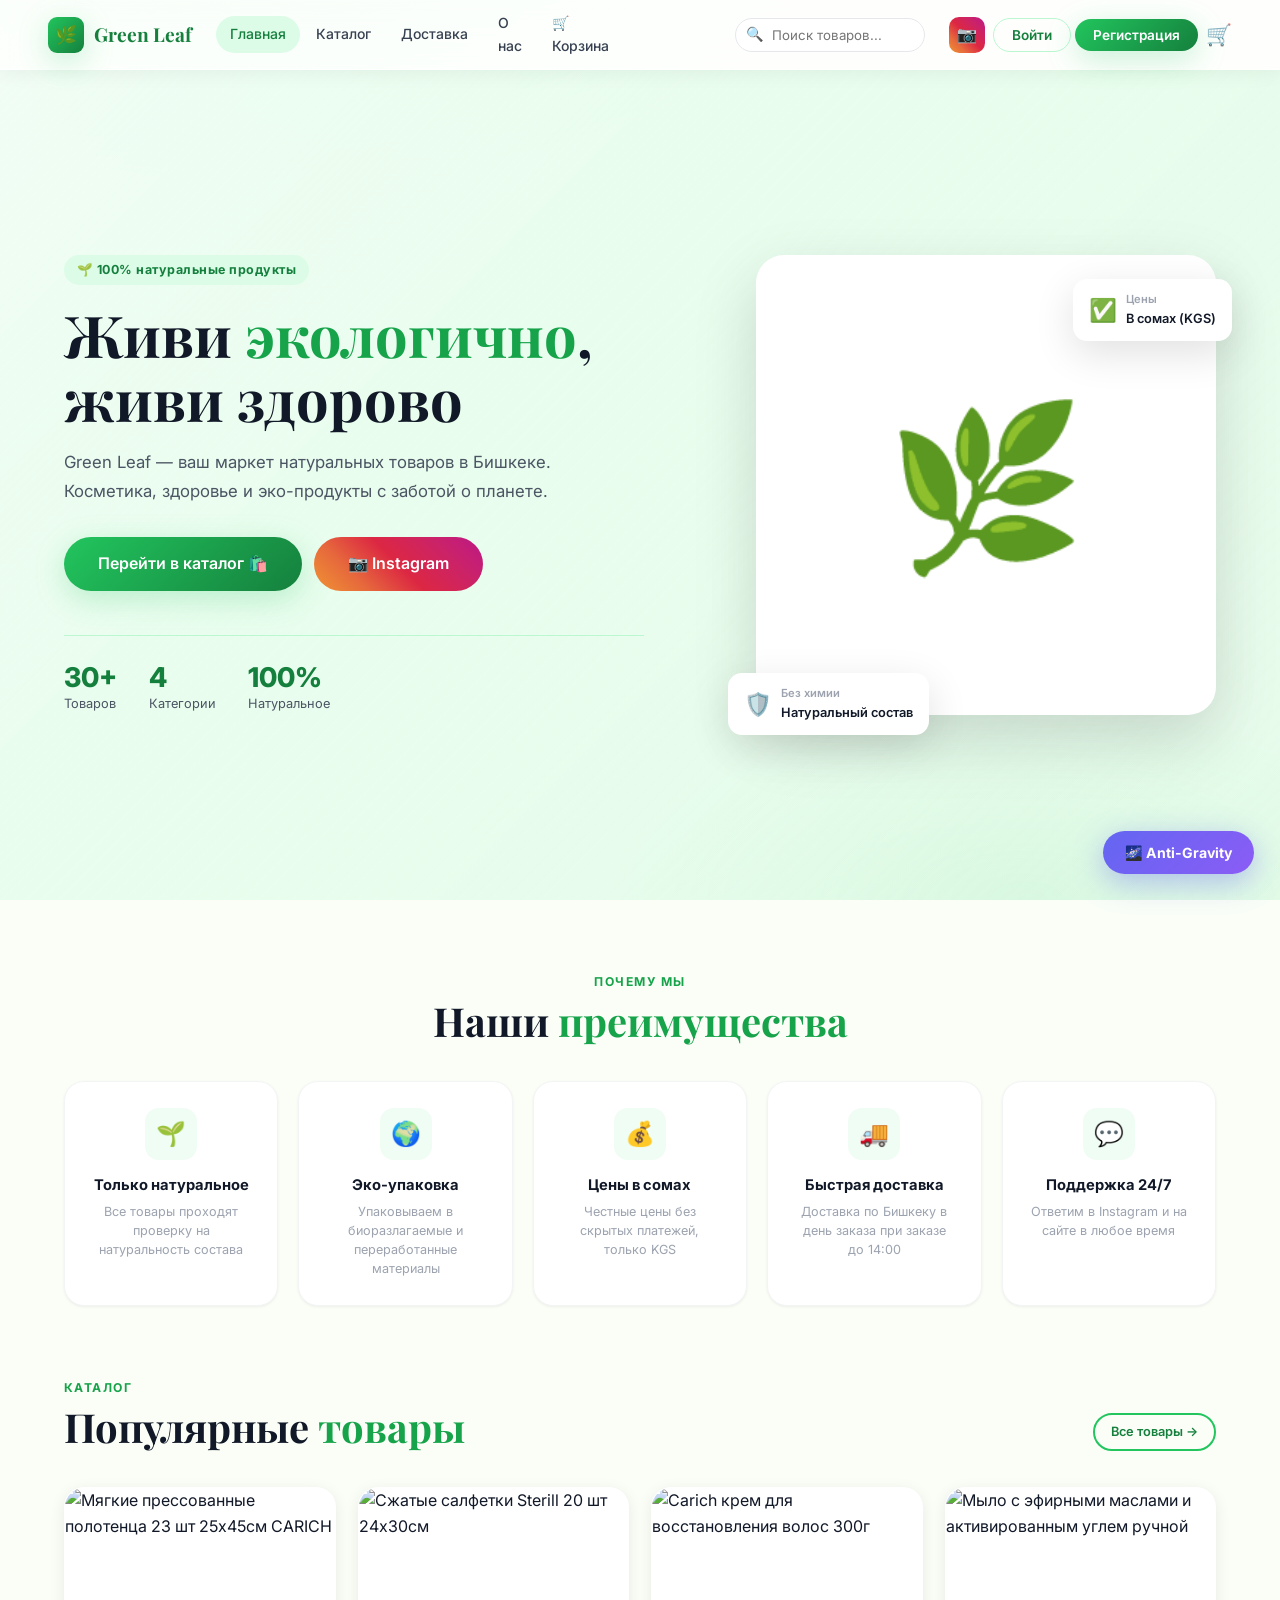
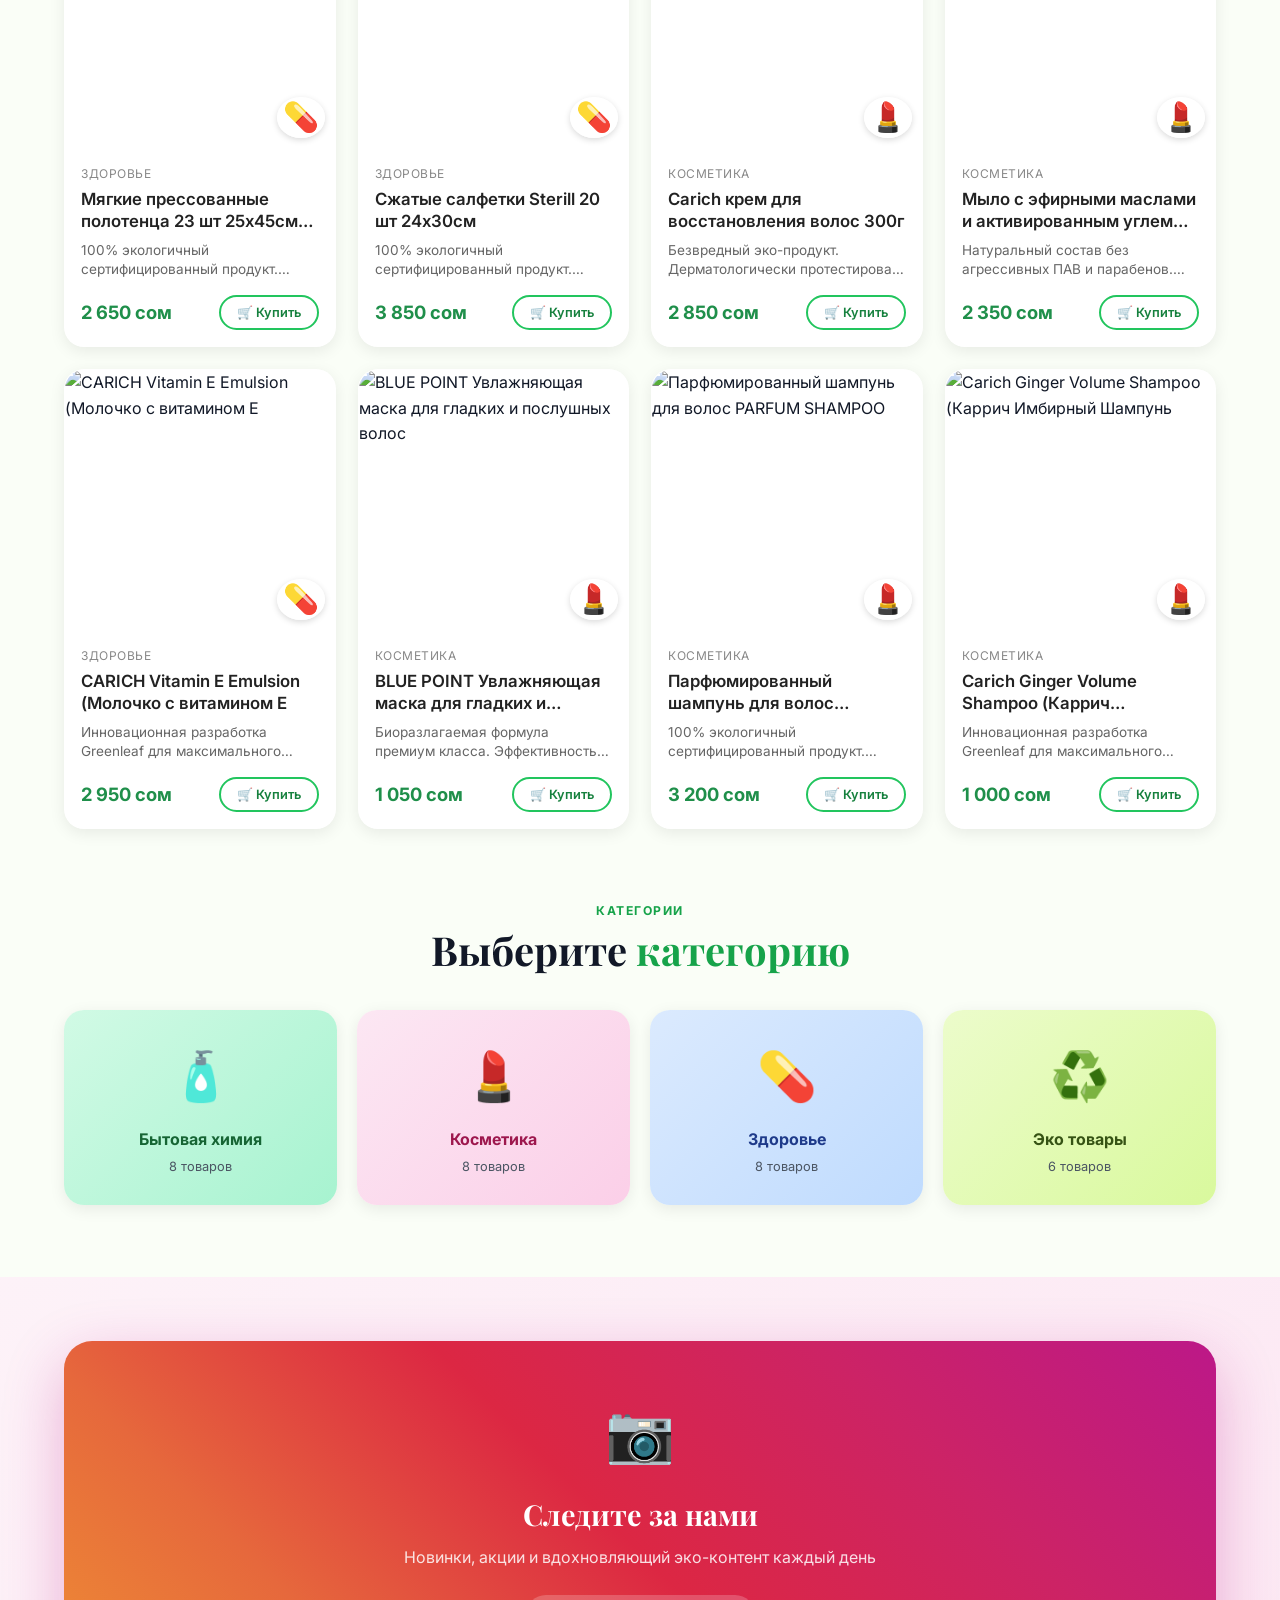
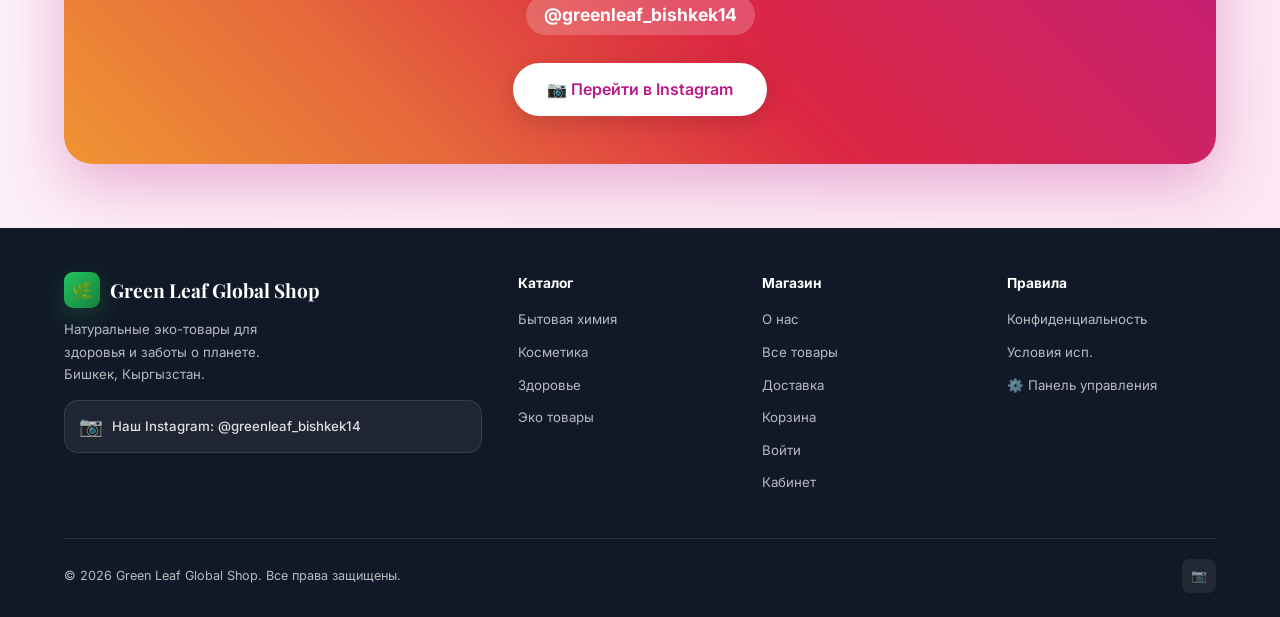
==== commit 14074bd8: "Deploy 100 products and new features" ====
--- a/index.html
+++ b/index.html
@@ -1,216 +1,245 @@
 <!DOCTYPE html>
 <html lang="ru">
 <head>
-  <meta charset="UTF-8" />
-  <meta name="viewport" content="width=device-width, initial-scale=1.0"/>
-  <title>Greenleaf Бишкек | Каталог</title>
-
-  <style>
-    body {
-      margin: 0;
-      font-family: Arial, sans-serif;
-      background: #f3fff6;
-      color: #222;
-    }
-
-    /* HERO */
-    .hero {
-      background: linear-gradient(135deg, #1f8f4a, #2ecc71);
-      color: white;
-      text-align: center;
-      padding: 50px 20px;
-    }
-
-    .hero h1 {
-      margin: 0;
-      font-size: 36px;
-    }
-
-    .hero p {
-      margin-top: 10px;
-      font-size: 18px;
-    }
-
-    .btns {
-      margin-top: 15px;
-    }
-
-    .btn {
-      display: inline-block;
-      padding: 12px 18px;
-      margin: 5px;
-      border-radius: 10px;
-      text-decoration: none;
-      color: white;
-      font-weight: bold;
-    }
-
-    .wa { background: #25D366; }
-    .ig { background: #e1306c; }
-
-    /* ABOUT */
-    .about {
-      max-width: 900px;
-      margin: auto;
-      padding: 25px 20px;
-      text-align: center;
-      line-height: 1.6;
-    }
-
-    h2 {
-      color: #1f8f4a;
-      text-align: center;
-    }
-
-    /* PRODUCTS */
-    #product-list {
-      display: grid;
-      grid-template-columns: repeat(auto-fit, minmax(160px, 1fr));
-      gap: 15px;
-      padding: 20px;
-      max-width: 1100px;
-      margin: auto;
-    }
-
-    .product {
-      background: white;
-      border-radius: 15px;
-      box-shadow: 0 4px 12px rgba(0,0,0,0.1);
-      padding: 10px;
-      text-align: center;
-      transition: 0.2s;
-    }
-
-    .product:hover {
-      transform: scale(1.05);
-    }
-
-    .product img {
-      width: 100%;
-      border-radius: 10px;
-    }
-
-    .product button {
-      margin-top: 8px;
-      padding: 8px;
-      border: none;
-      background: #1f8f4a;
-      color: white;
-      border-radius: 8px;
-      cursor: pointer;
-      width: 100%;
-    }
-
-    /* SEARCH */
-    .search {
-      text-align: center;
-      margin: 15px;
-    }
-
-    .search input {
-      width: 80%;
-      max-width: 400px;
-      padding: 10px;
-      border-radius: 10px;
-      border: 1px solid #ccc;
-    }
-
-    /* FIX BUTTONS */
-    .fixed {
-      position: fixed;
-      right: 15px;
-      bottom: 15px;
-      display: flex;
-      flex-direction: column;
-      gap: 10px;
-    }
-
-    footer {
-      text-align: center;
-      padding: 20px;
-      background: #1f8f4a;
-      color: white;
-      margin-top: 30px;
-    }
-  </style>
+<meta charset="UTF-8"><meta name="viewport" content="width=device-width,initial-scale=1">
+<title>Green Leaf Global Shop — Эко-магазин в Бишкеке</title>
+<meta name="description" content="Green Leaf — премиальный эко-магазин в Бишкеке. Натуральная косметика, здоровье, бытовая химия. Цены в сомах.">
+<link rel="stylesheet" href="css/style.css">
 </head>
-
 <body>
 
+<!-- NAV -->
+<nav class="navbar">
+  <a href="index.html" class="nav-logo">
+    <div class="logo-icon">🌿</div>
+    <span>Green Leaf</span>
+  </a>
+  <div class="nav-links" id="nav-links">
+    <a href="index.html" class="active">Главная</a>
+    <a href="catalog.html">Каталог</a>
+    <a href="delivery.html">Доставка</a>
+    <a href="index.html#about">О нас</a>
+    <a href="cart.html">🛒 Корзина</a>
+  </div>
+  <div class="nav-spacer" style="flex:1"></div>
+  <div class="nav-search">
+    <span class="si">🔍</span>
+    <input id="nav-search-input" type="text" placeholder="Поиск товаров...">
+  </div>
+  <div class="nav-actions">
+    <a href="https://www.instagram.com/greenleaf_bishkek14" target="_blank" class="nav-ig-btn" title="Instagram @greenleaf_bishkek14">📷</a>
+    <div id="nav-guest">
+      <a href="login.html" class="btn-nav btn-nav-login">Войти</a>
+      <a href="login.html#register" class="btn-nav btn-nav-reg">Регистрация</a>
+    </div>
+    <div id="nav-user-area" class="hidden">
+      <a href="profile.html" class="nav-user">
+        <div class="nav-avatar" id="nav-avatar-char">U</div>
+        <span id="nav-username">Пользователь</span>
+      </a>
+    </div>
+    <a href="cart.html" style="font-size:1.3rem;text-decoration:none" title="Корзина">🛒</a>
+  </div>
+  <button class="hamburger" id="hamburger" aria-label="Меню">
+    <span></span><span></span><span></span>
+  </button>
+</nav>
+
 <!-- HERO -->
-<div class="hero">
-  <h1>Greenleaf Бишкек</h1>
-  <p>Экологичные товары для дома, здоровья и ухода</p>
-
-  <div class="btns">
-    <a class="btn wa" href="https://wa.me/996700713905" target="_blank">WhatsApp</a>
-    <a class="btn ig" href="https://www.instagram.com/greenleaf_bishkek14" target="_blank">Instagram</a>
-  </div>
-</div>
-
-<!-- ABOUT -->
-<div class="about">
-  <h2>О компании / Компания жөнүндө</h2>
-  <p>
-    <b>Русский:</b><br>
-    Greenleaf — экологичный бренд товаров для дома и ухода. Мы предлагаем безопасную продукцию без химии для всей семьи. Доставка по Бишкеку.
-  </p>
-  <p>
-    <b>Кыргызча:</b><br>
-    Greenleaf — үй жана ден соолук үчүн экологиялык таза товарлар. Коопсуз жана сапаттуу продукция. Бишкек боюнча жеткирүү бар.
-  </p>
-</div>
-
-<h2>Каталог товаров</h2>
-<div class="search">
-  <input id="searchInput" placeholder="Поиск товара..." onkeyup="render()" />
-</div>
-
-<div id="product-list"></div>
-
-<!-- FIX BUTTONS -->
-<div class="fixed">
-  <a class="btn wa" href="https://wa.me/996700713905" target="_blank">WA</a>
-  <a class="btn ig" href="https://www.instagram.com/greenleaf_bishkek14" target="_blank">IG</a>
-</div>
-
+<section class="hero">
+  <div class="hero-bg"></div>
+  <div class="hero-content">
+    <div class="hero-badge">🌱 100% натуральные продукты</div>
+    <h1>Живи <em>экологично</em>,<br>живи здорово</h1>
+    <p>Green Leaf — ваш маркет натуральных товаров в Бишкеке. Косметика, здоровье и эко-продукты с заботой о планете.</p>
+    <div class="hero-actions">
+      <a href="catalog.html" class="btn btn-primary btn-lg">Перейти в каталог 🛍️</a>
+      <a href="https://www.instagram.com/greenleaf_bishkek14" target="_blank" class="btn btn-ig btn-lg">📷 Instagram</a>
+    </div>
+    <div class="hero-stats">
+      <div class="hero-stat">
+        <div class="hero-stat-num">30+</div>
+        <div class="hero-stat-label">Товаров</div>
+      </div>
+      <div class="hero-stat">
+        <div class="hero-stat-num">4</div>
+        <div class="hero-stat-label">Категории</div>
+      </div>
+      <div class="hero-stat">
+        <div class="hero-stat-num">100%</div>
+        <div class="hero-stat-label">Натуральное</div>
+      </div>
+    </div>
+  </div>
+  <div class="hero-deco">
+    <div class="hero-deco-card">🌿</div>
+    <div class="hero-float f1">
+      <span class="float-em">🛡️</span>
+      <div><div style="font-size:.7rem;color:#9ca3af">Без химии</div><div>Натуральный состав</div></div>
+    </div>
+    <div class="hero-float f2">
+      <span class="float-em">✅</span>
+      <div><div style="font-size:.7rem;color:#9ca3af">Цены</div><div>В сомах (KGS)</div></div>
+    </div>
+  </div>
+</section>
+
+<!-- ADVANTAGES -->
+<section class="advantages">
+  <div class="section-header text-center">
+    <div class="section-label">Почему мы</div>
+    <h2 class="section-title">Наши <span>преимущества</span></h2>
+  </div>
+  <div class="advantages-grid">
+    <div class="adv-card">
+      <div class="adv-icon">🌱</div>
+      <div class="adv-title">Только натуральное</div>
+      <div class="adv-desc">Все товары проходят проверку на натуральность состава</div>
+    </div>
+    <div class="adv-card">
+      <div class="adv-icon">🌍</div>
+      <div class="adv-title">Эко-упаковка</div>
+      <div class="adv-desc">Упаковываем в биоразлагаемые и переработанные материалы</div>
+    </div>
+    <div class="adv-card">
+      <div class="adv-icon">💰</div>
+      <div class="adv-title">Цены в сомах</div>
+      <div class="adv-desc">Честные цены без скрытых платежей, только KGS</div>
+    </div>
+    <div class="adv-card">
+      <div class="adv-icon">🚚</div>
+      <div class="adv-title">Быстрая доставка</div>
+      <div class="adv-desc">Доставка по Бишкеку в день заказа при заказе до 14:00</div>
+    </div>
+    <div class="adv-card">
+      <div class="adv-icon">💬</div>
+      <div class="adv-title">Поддержка 24/7</div>
+      <div class="adv-desc">Ответим в Instagram и на сайте в любое время</div>
+    </div>
+  </div>
+</section>
+
+<!-- POPULAR PRODUCTS -->
+<section class="popular-section">
+  <div class="section-header" style="display:flex;align-items:flex-end;justify-content:space-between;flex-wrap:wrap;gap:16px">
+    <div>
+      <div class="section-label">Каталог</div>
+      <h2 class="section-title">Популярные <span>товары</span></h2>
+    </div>
+    <a href="catalog.html" class="btn btn-outline btn-sm">Все товары →</a>
+  </div>
+  <div class="products-grid" id="products-grid"></div>
+</section>
+
+<!-- CATEGORIES -->
+<section style="padding:0 clamp(16px,5vw,80px) 72px">
+  <div class="section-header text-center">
+    <div class="section-label">Категории</div>
+    <h2 class="section-title">Выберите <span>категорию</span></h2>
+  </div>
+  <div style="display:grid;grid-template-columns:repeat(auto-fit,minmax(200px,1fr));gap:20px">
+    <a href="catalog.html?cat=chemistry" style="display:block;border-radius:20px;overflow:hidden;background:linear-gradient(135deg,#d1fae5,#a7f3d0);padding:28px;text-align:center;transition:transform .28s,box-shadow .28s;box-shadow:0 4px 16px rgba(0,0,0,.08);text-decoration:none" onmouseover="this.style.transform='translateY(-6px)';this.style.boxShadow='0 12px 40px rgba(0,0,0,.12)'" onmouseout="this.style.transform='';this.style.boxShadow='0 4px 16px rgba(0,0,0,.08)'">
+      <div style="font-size:3rem;margin-bottom:12px">🧴</div>
+      <div style="font-weight:700;color:#166534;font-size:1rem">Бытовая химия</div>
+      <div style="font-size:.8rem;color:#4b5563;margin-top:4px">8 товаров</div>
+    </a>
+    <a href="catalog.html?cat=cosmetics" style="display:block;border-radius:20px;overflow:hidden;background:linear-gradient(135deg,#fce7f3,#fbcfe8);padding:28px;text-align:center;transition:transform .28s,box-shadow .28s;box-shadow:0 4px 16px rgba(0,0,0,.08);text-decoration:none" onmouseover="this.style.transform='translateY(-6px)';this.style.boxShadow='0 12px 40px rgba(0,0,0,.12)'" onmouseout="this.style.transform='';this.style.boxShadow='0 4px 16px rgba(0,0,0,.08)'">
+      <div style="font-size:3rem;margin-bottom:12px">💄</div>
+      <div style="font-weight:700;color:#9d174d;font-size:1rem">Косметика</div>
+      <div style="font-size:.8rem;color:#4b5563;margin-top:4px">8 товаров</div>
+    </a>
+    <a href="catalog.html?cat=health" style="display:block;border-radius:20px;overflow:hidden;background:linear-gradient(135deg,#dbeafe,#bfdbfe);padding:28px;text-align:center;transition:transform .28s,box-shadow .28s;box-shadow:0 4px 16px rgba(0,0,0,.08);text-decoration:none" onmouseover="this.style.transform='translateY(-6px)';this.style.boxShadow='0 12px 40px rgba(0,0,0,.12)'" onmouseout="this.style.transform='';this.style.boxShadow='0 4px 16px rgba(0,0,0,.08)'">
+      <div style="font-size:3rem;margin-bottom:12px">💊</div>
+      <div style="font-weight:700;color:#1e3a8a;font-size:1rem">Здоровье</div>
+      <div style="font-size:.8rem;color:#4b5563;margin-top:4px">8 товаров</div>
+    </a>
+    <a href="catalog.html?cat=eco" style="display:block;border-radius:20px;overflow:hidden;background:linear-gradient(135deg,#ecfccb,#d9f99d);padding:28px;text-align:center;transition:transform .28s,box-shadow .28s;box-shadow:0 4px 16px rgba(0,0,0,.08);text-decoration:none" onmouseover="this.style.transform='translateY(-6px)';this.style.boxShadow='0 12px 40px rgba(0,0,0,.12)'" onmouseout="this.style.transform='';this.style.boxShadow='0 4px 16px rgba(0,0,0,.08)'">
+      <div style="font-size:3rem;margin-bottom:12px">♻️</div>
+      <div style="font-weight:700;color:#365314;font-size:1rem">Эко товары</div>
+      <div style="font-size:.8rem;color:#4b5563;margin-top:4px">6 товаров</div>
+    </a>
+  </div>
+</section>
+
+<!-- INSTAGRAM SECTION -->
+<section class="ig-section" id="about">
+  <div class="ig-inner">
+    <span class="ig-icon-big">📷</span>
+    <h2 class="ig-title">Следите за нами</h2>
+    <p class="ig-sub">Новинки, акции и вдохновляющий эко-контент каждый день</p>
+    <div class="ig-handle">@greenleaf_bishkek14</div>
+    <br>
+    <a href="https://www.instagram.com/greenleaf_bishkek14" target="_blank" class="btn btn-ig-main btn-lg">
+      📷 Перейти в Instagram
+    </a>
+  </div>
+</section>
+
+<!-- FOOTER -->
 <footer>
-  © 2026 Greenleaf Бишкек
+  <div class="footer-grid">
+    <div class="footer-brand">
+      <div class="nav-logo">
+        <div class="logo-icon">🌿</div>
+        <span style="color:white">Green Leaf Global Shop</span>
+      </div>
+      <p>Натуральные эко-товары для здоровья и заботы о планете. Бишкек, Кыргызстан.</p>
+      <a href="https://www.instagram.com/greenleaf_bishkek14" target="_blank" class="footer-ig">
+        <span class="footer-ig-icon">📷</span>
+        <span>Наш Instagram: @greenleaf_bishkek14</span>
+      </a>
+    </div>
+    <div class="footer-col">
+      <h4>Каталог</h4>
+      <ul>
+        <li><a href="catalog.html?cat=chemistry">Бытовая химия</a></li>
+        <li><a href="catalog.html?cat=cosmetics">Косметика</a></li>
+        <li><a href="catalog.html?cat=health">Здоровье</a></li>
+        <li><a href="catalog.html?cat=eco">Эко товары</a></li>
+      </ul>
+    </div>
+    <div class="footer-col">
+      <h4>Магазин</h4>
+      <ul>
+        <li><a href="index.html#about">О нас</a></li>
+        <li><a href="catalog.html">Все товары</a></li>
+        <li><a href="delivery.html">Доставка</a></li>
+        <li><a href="cart.html">Корзина</a></li>
+        <li><a href="login.html">Войти</a></li>
+        <li><a href="profile.html">Кабинет</a></li>
+      </ul>
+    </div>
+    <div class="footer-col">
+      <h4>Правила</h4>
+      <ul>
+        <li><a href="privacy.html">Конфиденциальность</a></li>
+        <li><a href="terms.html">Условия исп.</a></li>
+        <li><a href="admin.html">⚙️ Панель управления</a></li>
+      </ul>
+    </div>
+  </div>
+  <div class="footer-bottom">
+    <span>© 2026 Green Leaf Global Shop. Все права защищены.</span>
+    <div class="footer-socials">
+      <a href="https://www.instagram.com/greenleaf_bishkek14" target="_blank" class="footer-soc" title="Instagram">📷</a>
+    </div>
+  </div>
 </footer>
 
+<!-- ANTI-GRAVITY BTN -->
+<button class="ag-btn" id="ag-btn">🌌 Anti-Gravity</button>
+
+<script src="js/app.js"></script>
+<script src="js/auth.js"></script>
+<script src="js/catalog.js"></script>
+<script src="js/gravity.js"></script>
 <script>
-const container = document.getElementById("product-list");
-const totalProducts = 84;
-
-function getExt(i){
-  if([1,4,5].includes(i)) return "png";
-  if([2,3].includes(i)) return "jpg";
-  return "jfif";
-}
-
-function render(){
-  const filter = document.getElementById("searchInput").value.toLowerCase();
-  container.innerHTML = "";
-
-  for(let i=1;i<=totalProducts;i++){
-
-    if(i === 12) continue; // ❌ убрали 12 товар
-
-    let name = "Greenleaf " + i;
-
-    if(name.toLowerCase().includes(filter)){
-      container.innerHTML += `
-        <div class="product">
-          <img src="images/${i}.${getExt(i)}" alt="${name}">
-          <button onclick="window.open('https://wa.me/996700713905')">Заказать</button>
-        </div>
-      `;
-    }
-  }
-}
-
-render();
+// Home page: show only 8 popular (hit) products
+document.addEventListener('DOMContentLoaded', () => {
+  const grid = document.getElementById('products-grid');
+  const popular = PRODUCTS.filter(p => p.tag === 'hit' || p.tag === 'top' || p.tag === 'premium').slice(0, 8);
+  grid.innerHTML = popular.map(buildCardHtml).join('');
+});
 </script>
-
 </body>
 </html>
--- a/css/style.css
+++ b/css/style.css
@@ -0,0 +1,386 @@
+@import url('https://fonts.googleapis.com/css2?family=Inter:wght@300;400;500;600;700;800&family=Playfair+Display:wght@600;700&display=swap');
+
+:root {
+  --g50:#f0fdf4;--g100:#dcfce7;--g200:#bbf7d0;--g400:#4ade80;
+  --g500:#22c55e;--g600:#16a34a;--g700:#15803d;--g800:#166534;--g900:#14532d;
+  --sage:#84a98c;--cream:#fafef7;--white:#fff;
+  --gray100:#f3f4f6;--gray200:#e5e7eb;--gray400:#9ca3af;
+  --gray600:#4b5563;--gray700:#374151;--gray900:#111827;
+  --error:#ef4444;--warning:#f59e0b;--info:#3b82f6;--purple:#6366f1;
+  --rsm:8px;--rmd:14px;--rlg:20px;--rxl:28px;--rfull:9999px;
+  --shsm:0 1px 3px rgba(0,0,0,.06);
+  --shmd:0 4px 16px rgba(0,0,0,.08);
+  --shlg:0 12px 40px rgba(0,0,0,.12);
+  --shxl:0 24px 64px rgba(0,0,0,.15);
+  --shg:0 8px 30px rgba(34,197,94,.25);
+  --gbg:rgba(255,255,255,.72);--gbd:rgba(255,255,255,.55);
+  --gblur:blur(18px);--navh:70px;
+  --tr:.28s cubic-bezier(.4,0,.2,1);--trf:.15s ease;
+  --trb:.45s cubic-bezier(.34,1.56,.64,1);
+}
+*,*::before,*::after{box-sizing:border-box;margin:0;padding:0}
+html{scroll-behavior:smooth}
+body{font-family:'Inter',sans-serif;background:var(--cream);color:var(--gray900);
+  line-height:1.6;overflow-x:hidden;-webkit-font-smoothing:antialiased}
+a{text-decoration:none;color:inherit}img{max-width:100%;display:block}
+ul{list-style:none}button{cursor:pointer;font-family:inherit;border:none;background:none}
+
+body::before{content:'';position:fixed;inset:0;
+  background:radial-gradient(ellipse 80% 50% at 20% -10%,rgba(134,239,172,.18),transparent 60%),
+    radial-gradient(ellipse 60% 40% at 80% 100%,rgba(34,197,94,.10),transparent 55%);
+  pointer-events:none;z-index:0}
+body>*{position:relative;z-index:1}
+
+/* NAV */
+.navbar{position:sticky;top:0;z-index:1000;height:var(--navh);display:flex;
+  align-items:center;padding:0 clamp(16px,4vw,48px);gap:24px;
+  background:var(--gbg);backdrop-filter:var(--gblur);-webkit-backdrop-filter:var(--gblur);
+  border-bottom:1px solid var(--gbd);box-shadow:0 2px 20px rgba(0,0,0,.06)}
+.nav-logo{display:flex;align-items:center;gap:10px;font-family:'Playfair Display',serif;
+  font-size:1.2rem;font-weight:700;color:var(--g700);white-space:nowrap}
+.logo-icon{width:36px;height:36px;background:linear-gradient(135deg,var(--g500),var(--g700));
+  border-radius:9px;display:flex;align-items:center;justify-content:center;
+  font-size:1.1rem;box-shadow:var(--shg);flex-shrink:0}
+.nav-links{display:flex;align-items:center;gap:2px;flex:1}
+.nav-links a{padding:7px 14px;border-radius:var(--rfull);font-size:.875rem;font-weight:500;
+  color:var(--gray700);transition:all var(--trf)}
+.nav-links a:hover,.nav-links a.active{background:var(--g100);color:var(--g700)}
+.nav-ig-btn{display:flex;align-items:center;justify-content:center;width:36px;height:36px;
+  border-radius:10px;background:linear-gradient(45deg,#f09433,#e6683c,#dc2743,#cc2366,#bc1888);
+  color:white;font-size:1rem;transition:transform var(--trf),box-shadow var(--trf);flex-shrink:0}
+.nav-ig-btn:hover{transform:scale(1.08);box-shadow:0 6px 20px rgba(188,24,136,.4)}
+.nav-search{position:relative;display:flex;align-items:center}
+.nav-search input{width:190px;padding:8px 16px 8px 36px;border-radius:var(--rfull);
+  border:1.5px solid var(--gray200);background:var(--white);font-size:.83rem;
+  font-family:inherit;transition:all var(--tr);outline:none}
+.nav-search input:focus{border-color:var(--g400);box-shadow:0 0 0 3px rgba(34,197,94,.12);width:240px}
+.nav-search .si{position:absolute;left:11px;color:var(--gray400);font-size:.88rem;pointer-events:none}
+.nav-actions{display:flex;align-items:center;gap:8px}
+.btn-nav{padding:8px 18px;border-radius:var(--rfull);font-size:.85rem;font-weight:600;transition:all var(--tr)}
+.btn-nav-login{color:var(--g700);border:1.5px solid var(--g200)}
+.btn-nav-login:hover{background:var(--g50)}
+.btn-nav-reg{background:linear-gradient(135deg,var(--g500),var(--g700));color:white;box-shadow:var(--shg)}
+.btn-nav-reg:hover{transform:translateY(-1px);box-shadow:0 10px 30px rgba(34,197,94,.38)}
+.nav-user{display:flex;align-items:center;gap:8px;padding:5px 12px 5px 5px;border-radius:var(--rfull);
+  background:var(--g50);border:1.5px solid var(--g200);cursor:pointer;transition:all var(--tr);
+  font-size:.83rem;font-weight:500;color:var(--g700)}
+.nav-user:hover{background:var(--g100)}
+.nav-avatar{width:26px;height:26px;border-radius:50%;background:linear-gradient(135deg,var(--g400),var(--g600));
+  display:flex;align-items:center;justify-content:center;font-size:.72rem;color:white;font-weight:700}
+.hamburger{display:none;flex-direction:column;gap:5px;padding:6px}
+.hamburger span{display:block;width:22px;height:2.5px;background:var(--gray700);border-radius:2px;transition:all var(--tr)}
+
+/* BUTTONS */
+.btn{display:inline-flex;align-items:center;justify-content:center;gap:8px;
+  padding:11px 26px;border-radius:var(--rfull);font-weight:600;font-size:.9rem;
+  font-family:inherit;transition:all var(--tr);cursor:pointer;border:none}
+.btn-primary{background:linear-gradient(135deg,var(--g500),var(--g700));color:white;box-shadow:var(--shg)}
+.btn-primary:hover{transform:translateY(-2px);box-shadow:0 12px 36px rgba(34,197,94,.38)}
+.btn-outline{background:transparent;color:var(--g700);border:2px solid var(--g500)}
+.btn-outline:hover{background:var(--g50)}
+.btn-ghost{background:rgba(255,255,255,.6);color:var(--gray700);border:1.5px solid var(--gray200)}
+.btn-ghost:hover{background:white}
+.btn-ig{background:linear-gradient(45deg,#f09433,#e6683c,#dc2743,#cc2366,#bc1888);color:white}
+.btn-ig:hover{transform:translateY(-2px);box-shadow:0 10px 30px rgba(188,24,136,.4)}
+.btn-sm{padding:7px 16px;font-size:.8rem}
+.btn-lg{padding:14px 34px;font-size:1rem}
+.btn-block{width:100%}
+.btn:disabled{opacity:.55;cursor:not-allowed;transform:none!important}
+
+/* GLASS CARD */
+.glass-card{background:var(--gbg);backdrop-filter:var(--gblur);-webkit-backdrop-filter:var(--gblur);
+  border:1px solid var(--gbd);border-radius:var(--rlg);box-shadow:var(--shmd)}
+
+/* PRODUCT CARD */
+.product-card{background:white;border-radius:var(--rlg);overflow:hidden;box-shadow:var(--shmd);
+  border:1px solid rgba(255,255,255,.8);transition:transform var(--tr),box-shadow var(--tr);
+  cursor:pointer;position:relative;display:flex;flex-direction:column}
+.product-card:hover{transform:translateY(-6px);box-shadow:var(--shlg)}
+.card-img-wrap{position:relative;aspect-ratio:1;overflow:hidden}
+.product-img-bg{width:100%;height:100%;display:flex;align-items:center;justify-content:center;font-size:4.5rem}
+.product-img-emoji{display:block;line-height:1;transition:transform var(--trb)}
+.product-card:hover .product-img-emoji{transform:scale(1.1) rotate(5deg)}
+.card-tag{position:absolute;top:10px;left:10px;padding:3px 9px;border-radius:var(--rfull);
+  font-size:.7rem;font-weight:700;letter-spacing:.05em;text-transform:uppercase}
+.tag-hit{background:var(--g500);color:white}.tag-new{background:#6366f1;color:white}
+.tag-top{background:var(--warning);color:white}.tag-premium{background:var(--gray900);color:white}
+.tag-eco{background:var(--sage);color:white}.tag-rec{background:#0ea5e9;color:white}
+.wishlist-btn{position:absolute;top:10px;right:10px;width:32px;height:32px;border-radius:50%;
+  background:rgba(255,255,255,.85);display:flex;align-items:center;justify-content:center;
+  font-size:.95rem;border:1px solid rgba(255,255,255,.7);transition:all var(--tr);z-index:2;color:var(--gray400)}
+.wishlist-btn:hover,.wishlist-btn.active{color:#ef4444;transform:scale(1.15)}
+.card-body{padding:14px;flex:1;display:flex;flex-direction:column}
+.card-category{font-size:.69rem;font-weight:700;text-transform:uppercase;letter-spacing:.07em;color:var(--sage);margin-bottom:3px}
+.card-name{font-size:.93rem;font-weight:700;color:var(--gray900);margin-bottom:3px;line-height:1.3}
+.card-desc{font-size:.77rem;color:var(--gray400);line-height:1.4;margin-bottom:12px;flex:1;
+  display:-webkit-box;-webkit-line-clamp:2;-webkit-box-orient:vertical;overflow:hidden}
+.card-footer{display:flex;align-items:center;justify-content:space-between}
+.card-price{font-size:1.05rem;font-weight:800;color:var(--g700)}
+.card-btn{padding:6px 14px;border-radius:var(--rfull);font-size:.78rem;font-weight:600;
+  background:var(--g50);color:var(--g700);border:1.5px solid var(--g200);transition:all var(--tr)}
+.card-btn:hover{background:var(--g500);color:white;border-color:var(--g500);box-shadow:var(--shg)}
+
+/* Real product image in card */
+.card-real-img{width:100%;height:100%;object-fit:cover;position:absolute;inset:0;border-radius:0;transition:transform var(--tr)}
+.product-card:hover .card-real-img{transform:scale(1.05)}
+.card-img-wrap{position:relative;overflow:hidden}
+.discount-chip{position:absolute;top:10px;right:42px;background:#16a34a;color:white;
+  font-size:.65rem;font-weight:700;padding:2px 7px;border-radius:var(--rfull);z-index:2;letter-spacing:.03em}
+
+/* Dual-price display */
+.price-stack{display:flex;flex-direction:column;gap:1px;line-height:1.2}
+.price-old{font-size:.72rem;text-decoration:line-through;color:var(--gray400);font-weight:500}
+.price-partner{color:#16a34a !important;font-size:1rem;font-weight:800}
+.partner-price-note{font-size:.72rem;color:#16a34a;font-weight:600;margin-top:2px}
+
+.bg-chemistry{background:linear-gradient(135deg,#d1fae5,#a7f3d0)}
+.bg-cosmetics{background:linear-gradient(135deg,#fce7f3,#fbcfe8)}
+.bg-health{background:linear-gradient(135deg,#dbeafe,#bfdbfe)}
+.bg-eco{background:linear-gradient(135deg,#ecfccb,#d9f99d)}
+
+/* SECTION */
+.section-label{font-size:.76rem;font-weight:700;text-transform:uppercase;letter-spacing:.12em;color:var(--g600);margin-bottom:6px}
+.section-title{font-family:'Playfair Display',serif;font-size:clamp(1.7rem,4vw,2.5rem);font-weight:700;color:var(--gray900);line-height:1.2}
+.section-title span{color:var(--g600)}
+.section-subtitle{font-size:.95rem;color:var(--gray600);margin-top:8px;max-width:520px}
+.section-header{margin-bottom:36px}
+
+/* GRID */
+.products-grid{display:grid;grid-template-columns:repeat(auto-fill,minmax(230px,1fr));gap:22px}
+
+/* CHIPS */
+.filter-chips{display:flex;align-items:center;gap:8px;flex-wrap:wrap;margin-bottom:24px}
+.chip{padding:7px 18px;border-radius:var(--rfull);font-size:.83rem;font-weight:600;
+  border:1.5px solid var(--gray200);background:white;color:var(--gray600);transition:all var(--tr);cursor:pointer}
+.chip:hover{border-color:var(--g400);color:var(--g700);background:var(--g50)}
+.chip.active{background:linear-gradient(135deg,var(--g500),var(--g700));color:white;border-color:transparent;box-shadow:var(--shg)}
+
+/* SEARCH */
+.search-bar-wrap{position:relative;margin-bottom:20px}
+.search-bar{width:100%;padding:13px 20px 13px 46px;border-radius:var(--rlg);
+  border:2px solid var(--gray200);background:white;font-size:.93rem;font-family:inherit;outline:none;transition:all var(--tr)}
+.search-bar:focus{border-color:var(--g400);box-shadow:0 0 0 4px rgba(34,197,94,.1)}
+.sbi{position:absolute;left:15px;top:50%;transform:translateY(-50%);color:var(--gray400);font-size:1.05rem;pointer-events:none}
+
+/* HERO */
+.hero{position:relative;min-height:calc(100vh - var(--navh));display:flex;align-items:center;
+  overflow:hidden;padding:60px clamp(16px,5vw,80px)}
+.hero-bg{position:absolute;inset:0;
+  background:linear-gradient(135deg,rgba(240,253,244,.95) 0%,rgba(220,252,231,.6) 40%,rgba(187,247,208,.3) 100%);z-index:0}
+.hero-content{position:relative;z-index:1;max-width:580px}
+.hero-badge{display:inline-flex;align-items:center;gap:6px;padding:5px 13px;border-radius:var(--rfull);
+  background:var(--g100);color:var(--g700);font-size:.78rem;font-weight:700;margin-bottom:18px;letter-spacing:.04em}
+.hero h1{font-family:'Playfair Display',serif;font-size:clamp(2.2rem,6vw,3.6rem);font-weight:700;
+  line-height:1.1;color:var(--gray900);margin-bottom:18px}
+.hero h1 em{color:var(--g600);font-style:normal}
+.hero p{font-size:1.05rem;color:var(--gray600);margin-bottom:32px;line-height:1.7}
+.hero-actions{display:flex;gap:12px;flex-wrap:wrap}
+.hero-stats{display:flex;gap:32px;margin-top:44px;padding-top:28px;border-top:1px solid var(--g200)}
+.hero-stat-num{font-size:1.7rem;font-weight:800;color:var(--g700);line-height:1}
+.hero-stat-label{font-size:.8rem;color:var(--gray600);margin-top:3px}
+.hero-deco{position:absolute;right:clamp(20px,5vw,80px);top:50%;transform:translateY(-50%);
+  width:40%;max-width:460px;z-index:1}
+.hero-deco-card{background:white;border-radius:var(--rxl);box-shadow:var(--shxl);
+  aspect-ratio:1;display:flex;align-items:center;justify-content:center;font-size:10rem}
+.hero-float{position:absolute;background:white;border-radius:var(--rmd);padding:12px 16px;
+  box-shadow:var(--shlg);display:flex;align-items:center;gap:9px;font-size:.8rem;font-weight:600}
+.hero-float.f1{bottom:-20px;left:-28px;animation:float 4s ease-in-out infinite}
+.hero-float.f2{top:24px;right:-16px;animation:float 4s ease-in-out infinite;animation-delay:-2s}
+.float-em{font-size:1.4rem}
+@keyframes float{0%,100%{transform:translateY(0)}50%{transform:translateY(-10px)}}
+
+/* ADVANTAGES */
+.advantages{padding:72px clamp(16px,5vw,80px)}
+.advantages-grid{display:grid;grid-template-columns:repeat(auto-fit,minmax(180px,1fr));gap:20px}
+.adv-card{padding:26px;border-radius:var(--rlg);background:white;border:1px solid var(--gray100);
+  box-shadow:var(--shsm);transition:all var(--tr);text-align:center}
+.adv-card:hover{transform:translateY(-4px);box-shadow:var(--shmd);border-color:var(--g200)}
+.adv-icon{width:52px;height:52px;border-radius:var(--rmd);background:var(--g50);
+  display:flex;align-items:center;justify-content:center;font-size:1.5rem;margin:0 auto 14px}
+.adv-title{font-size:.92rem;font-weight:700;color:var(--gray900);margin-bottom:5px}
+.adv-desc{font-size:.79rem;color:var(--gray400);line-height:1.5}
+
+/* IG BLOCK */
+.ig-section{padding:64px clamp(16px,5vw,80px);background:linear-gradient(135deg,#fdf2f8,#fce7f3)}
+.ig-inner{border-radius:var(--rxl);padding:48px;text-align:center;
+  background:linear-gradient(45deg,#f09433,#e6683c,#dc2743,#cc2366,#bc1888);
+  color:white;box-shadow:0 20px 60px rgba(188,24,136,.3)}
+.ig-icon-big{font-size:3.5rem;margin-bottom:12px;display:block}
+.ig-title{font-family:'Playfair Display',serif;font-size:1.8rem;font-weight:700;margin-bottom:8px}
+.ig-sub{font-size:1rem;opacity:.85;margin-bottom:24px}
+.ig-handle{font-size:1.1rem;font-weight:700;background:rgba(255,255,255,.2);
+  padding:6px 18px;border-radius:var(--rfull);display:inline-block;margin-bottom:28px}
+.btn-ig-main{background:white;color:#bc1888;box-shadow:0 6px 24px rgba(0,0,0,.15)}
+.btn-ig-main:hover{transform:translateY(-2px);box-shadow:0 12px 36px rgba(0,0,0,.2)}
+
+/* POPULAR */
+.popular-section{padding:0 clamp(16px,5vw,80px) 72px}
+.page-wrap{padding:44px clamp(16px,5vw,80px) 72px}
+.page-header{margin-bottom:32px}
+
+/* AUTH */
+.auth-page{min-height:calc(100vh - var(--navh));display:flex;align-items:center;justify-content:center;padding:40px 16px}
+.auth-box{width:100%;max-width:432px;background:white;border-radius:var(--rxl);box-shadow:var(--shxl);overflow:hidden}
+.auth-header{background:linear-gradient(135deg,var(--g600),var(--g800));padding:32px;text-align:center;color:white}
+.auth-header .logo-icon{margin:0 auto 10px;width:48px;height:48px;font-size:1.5rem;background:rgba(255,255,255,.2);box-shadow:none}
+.auth-header h1{font-family:'Playfair Display',serif;font-size:1.5rem;font-weight:700}
+.auth-header p{font-size:.82rem;opacity:.8;margin-top:3px}
+.auth-tabs{display:flex;border-bottom:1px solid var(--gray100)}
+.auth-tab{flex:1;padding:15px;font-size:.88rem;font-weight:600;color:var(--gray400);
+  transition:all var(--tr);border-bottom:2px solid transparent;margin-bottom:-1px}
+.auth-tab.active{color:var(--g700);border-color:var(--g500)}
+.auth-tab-content{display:none;padding:28px}
+.auth-tab-content.active{display:block}
+.form-group{margin-bottom:18px}
+.form-label{display:block;font-size:.83rem;font-weight:600;color:var(--gray700);margin-bottom:5px}
+.form-input{width:100%;padding:11px 15px;border-radius:var(--rmd);border:1.5px solid var(--gray200);
+  font-family:inherit;font-size:.88rem;outline:none;transition:all var(--tr);background:var(--gray100)}
+.form-input:focus{border-color:var(--g400);background:white;box-shadow:0 0 0 3px rgba(34,197,94,.1)}
+.form-input.err{border-color:var(--error)}
+.form-err{font-size:.76rem;color:var(--error);margin-top:3px;display:none}
+.form-err.show{display:block}
+.input-wrap{position:relative}
+.input-icon{position:absolute;left:13px;top:50%;transform:translateY(-50%);color:var(--gray400);pointer-events:none}
+.input-wrap .form-input{padding-left:40px}
+.pass-toggle{position:absolute;right:13px;top:50%;transform:translateY(-50%);color:var(--gray400);cursor:pointer}
+
+/* Partner/Google login */
+.auth-divider{display:flex;align-items:center;gap:12px;margin:18px 0}
+.auth-divider-line{flex:1;height:1px;background:var(--gray200)}
+.auth-divider-text{font-size:.76rem;color:var(--gray400);white-space:nowrap}
+.partner-login-box{border:2px solid var(--g200);border-radius:var(--rmd);padding:16px;
+  background:var(--g50);margin-bottom:16px;cursor:pointer;transition:all var(--tr)}
+.partner-login-box:hover{border-color:var(--g500);background:var(--g100)}
+.partner-login-box .plb-title{font-weight:700;color:var(--g800);margin-bottom:3px;font-size:.9rem}
+.partner-login-box .plb-sub{font-size:.76rem;color:var(--g600)}
+.google-signin-btn{display:flex;align-items:center;justify-content:center;gap:10px;width:100%;
+  padding:11px 20px;border-radius:var(--rfull);border:1.5px solid var(--gray200);background:white;
+  font-weight:600;font-size:.88rem;color:var(--gray700);cursor:pointer;transition:all var(--tr)}
+.google-signin-btn:hover{border-color:var(--gray400);box-shadow:var(--shmd);transform:translateY(-1px)}
+.google-icon{font-size:1.1rem}
+
+/* PROFILE */
+.profile-hero{background:linear-gradient(135deg,var(--g700),var(--g900));
+  padding:44px clamp(16px,5vw,80px);color:white;display:flex;align-items:center;gap:22px}
+.profile-avatar-lg{width:76px;height:76px;border-radius:50%;background:rgba(255,255,255,.2);
+  display:flex;align-items:center;justify-content:center;font-size:2rem;font-weight:800;
+  border:3px solid rgba(255,255,255,.4);flex-shrink:0}
+.profile-info h2{font-family:'Playfair Display',serif;font-size:1.4rem}
+.profile-info p{font-size:.83rem;opacity:.75;margin-top:3px}
+.profile-badge{display:inline-flex;align-items:center;gap:6px;margin-top:9px;
+  padding:3px 11px;background:rgba(255,255,255,.15);border-radius:var(--rfull);font-size:.76rem;font-weight:600}
+.profile-content{padding:36px clamp(16px,5vw,80px) 72px}
+.profile-grid{display:grid;grid-template-columns:280px 1fr;gap:24px}
+.profile-sidebar .glass-card{padding:22px}
+.profile-stat{padding:11px 0;border-bottom:1px solid var(--gray100);display:flex;justify-content:space-between;align-items:center}
+.profile-stat:last-child{border:none}
+.profile-stat-label{font-size:.83rem;color:var(--gray600)}
+.profile-stat-val{font-weight:700;color:var(--g700)}
+.wishlist-empty{text-align:center;padding:56px 20px;color:var(--gray400)}
+.wishlist-empty .ei{font-size:3.2rem;margin-bottom:10px}
+
+/* PRODUCT DETAIL */
+.product-detail{padding:36px clamp(16px,5vw,80px) 72px}
+.breadcrumb{display:flex;align-items:center;gap:7px;font-size:.8rem;color:var(--gray400);margin-bottom:28px}
+.breadcrumb a{color:var(--g600)}
+.prod-detail-grid{display:grid;grid-template-columns:1fr 1fr;gap:44px;align-items:start}
+.prod-img-main{aspect-ratio:1;border-radius:var(--rxl);display:flex;align-items:center;justify-content:center;font-size:9rem;box-shadow:var(--shlg)}
+.prod-detail-cat{font-size:.78rem;font-weight:700;text-transform:uppercase;letter-spacing:.08em;color:var(--sage);margin-bottom:8px}
+.prod-detail-name{font-family:'Playfair Display',serif;font-size:1.9rem;font-weight:700;margin-bottom:10px;line-height:1.2}
+.prod-detail-price{font-size:2rem;font-weight:800;color:var(--g700);margin:16px 0}
+.prod-detail-desc{color:var(--gray600);line-height:1.7;margin-bottom:24px}
+.prod-specs{background:var(--gray100);border-radius:var(--rmd);padding:18px;margin-bottom:24px}
+.spec-row{display:flex;justify-content:space-between;padding:7px 0;border-bottom:1px solid var(--gray200);font-size:.86rem}
+.spec-row:last-child{border:none}
+.spec-key{color:var(--gray600)}.spec-val{font-weight:600}
+.prod-actions{display:flex;gap:11px;flex-wrap:wrap}
+.qty-sel{display:flex;align-items:center;border:1.5px solid var(--gray200);border-radius:var(--rfull);overflow:hidden}
+.qty-btn{padding:9px 15px;font-size:.95rem;font-weight:700;color:var(--g700);transition:background var(--trf)}
+.qty-btn:hover{background:var(--g50)}
+.qty-val{padding:9px 15px;font-weight:700;font-size:.92rem;min-width:38px;text-align:center}
+.related-section{margin-top:60px}
+
+/* NOTIFICATIONS */
+.notif-container{position:fixed;top:calc(var(--navh) + 14px);right:18px;z-index:9999;
+  display:flex;flex-direction:column;gap:9px;pointer-events:none}
+.notif{display:flex;align-items:center;gap:11px;padding:13px 18px;border-radius:var(--rmd);
+  background:white;box-shadow:var(--shlg);font-size:.86rem;font-weight:500;max-width:300px;
+  pointer-events:all;animation:slideIn .35s cubic-bezier(.34,1.56,.64,1) forwards;transform:translateX(120%)}
+.notif.success{border-left:4px solid var(--g500)}
+.notif.error{border-left:4px solid var(--error)}
+.notif.info{border-left:4px solid var(--info)}
+.notif.warning{border-left:4px solid var(--warning)}
+.notif-icon{font-size:1.15rem;flex-shrink:0}
+.notif-out{animation:slideOut .28s ease forwards}
+@keyframes slideIn{to{transform:translateX(0)}}
+@keyframes slideOut{to{transform:translateX(120%);opacity:0}}
+
+/* LOADER */
+.loader-overlay{position:fixed;inset:0;background:rgba(240,253,244,.9);z-index:9998;
+  display:flex;flex-direction:column;align-items:center;justify-content:center;gap:18px}
+.loader-overlay.hidden{display:none}
+.spinner{width:48px;height:48px;border:4px solid var(--g100);border-top-color:var(--g500);
+  border-radius:50%;animation:spin .8s linear infinite}
+.spinner-text{font-size:.88rem;color:var(--g600);font-weight:500}
+@keyframes spin{to{transform:rotate(360deg)}}
+
+/* ANTI-GRAVITY BTN */
+.ag-btn{position:fixed;bottom:26px;right:26px;z-index:9000;display:flex;align-items:center;
+  gap:9px;padding:13px 22px;border-radius:var(--rfull);
+  background:linear-gradient(135deg,#6366f1,#8b5cf6);color:white;font-weight:700;
+  font-size:.88rem;font-family:inherit;box-shadow:0 8px 30px rgba(99,102,241,.4);
+  border:none;cursor:pointer;transition:all var(--tr);animation:pulse-ag 2.5s ease-in-out infinite}
+.ag-btn:hover{transform:translateY(-3px) scale(1.04);box-shadow:0 14px 40px rgba(99,102,241,.55);animation:none}
+.ag-btn.active{background:linear-gradient(135deg,#ef4444,#f97316);box-shadow:0 8px 30px rgba(239,68,68,.4);animation:none}
+@keyframes pulse-ag{0%,100%{box-shadow:0 8px 30px rgba(99,102,241,.4)}50%{box-shadow:0 8px 40px rgba(99,102,241,.65),0 0 0 8px rgba(99,102,241,.09)}}
+
+/* FOOTER */
+footer{background:var(--gray900);color:rgba(255,255,255,.7);padding:44px clamp(16px,5vw,80px) 24px}
+.footer-grid{display:grid;grid-template-columns:2fr 1fr 1fr 1fr;gap:36px;margin-bottom:36px}
+.footer-brand .nav-logo{color:white}
+.footer-brand p{font-size:.83rem;line-height:1.7;margin-top:10px;max-width:240px}
+.footer-col h4{color:white;font-size:.86rem;font-weight:700;margin-bottom:12px}
+.footer-col li{margin-bottom:7px}
+.footer-col a{font-size:.83rem;transition:color var(--trf)}
+.footer-col a:hover{color:var(--g400)}
+.footer-ig{display:flex;align-items:center;gap:9px;color:rgba(255,255,255,.85);font-size:.83rem;
+  font-weight:500;margin-top:14px;padding:10px 14px;border-radius:var(--rmd);
+  background:rgba(255,255,255,.06);border:1px solid rgba(255,255,255,.1)}
+.footer-ig-icon{font-size:1.2rem}
+.footer-bottom{padding-top:20px;border-top:1px solid rgba(255,255,255,.1);
+  display:flex;justify-content:space-between;align-items:center;font-size:.79rem}
+.footer-socials{display:flex;gap:10px}
+.footer-soc{width:34px;height:34px;border-radius:var(--rsm);background:rgba(255,255,255,.07);
+  display:flex;align-items:center;justify-content:center;transition:background var(--trf)}
+.footer-soc:hover{background:var(--g600)}
+
+/* UTILS */
+.text-center{text-align:center}
+.mt-2{margin-top:16px}.mt-3{margin-top:24px}.mt-4{margin-top:32px}
+.mb-2{margin-bottom:16px}.mb-3{margin-bottom:24px}
+.hidden{display:none!important}
+.no-results{text-align:center;color:var(--gray400);padding:56px 20px;font-size:.95rem}
+.divider{border:none;border-top:1px solid var(--gray100);margin:16px 0}
+
+@media(max-width:1024px){
+  .profile-grid{grid-template-columns:1fr}
+  .prod-detail-grid{grid-template-columns:1fr}
+  .hero-deco{display:none}
+  .footer-grid{grid-template-columns:1fr 1fr}
+}
+@media(max-width:768px){
+  .nav-links{display:none}
+  .nav-links.open{display:flex;flex-direction:column;position:fixed;top:var(--navh);
+    left:0;right:0;background:var(--gbg);backdrop-filter:var(--gblur);
+    padding:18px;border-bottom:1px solid var(--gbd);z-index:999;gap:3px}
+  .nav-links.open a{padding:11px 15px}
+  .hamburger{display:flex}
+  .nav-search{display:none}
+  .footer-grid{grid-template-columns:1fr}
+  .footer-bottom{flex-direction:column;gap:14px}
+  .ag-btn{bottom:14px;right:14px;padding:11px 16px;font-size:.82rem}
+}
+@media(max-width:480px){
+  .products-grid{grid-template-columns:repeat(auto-fill,minmax(155px,1fr));gap:13px}
+  .auth-tab-content{padding:22px 18px}
+}
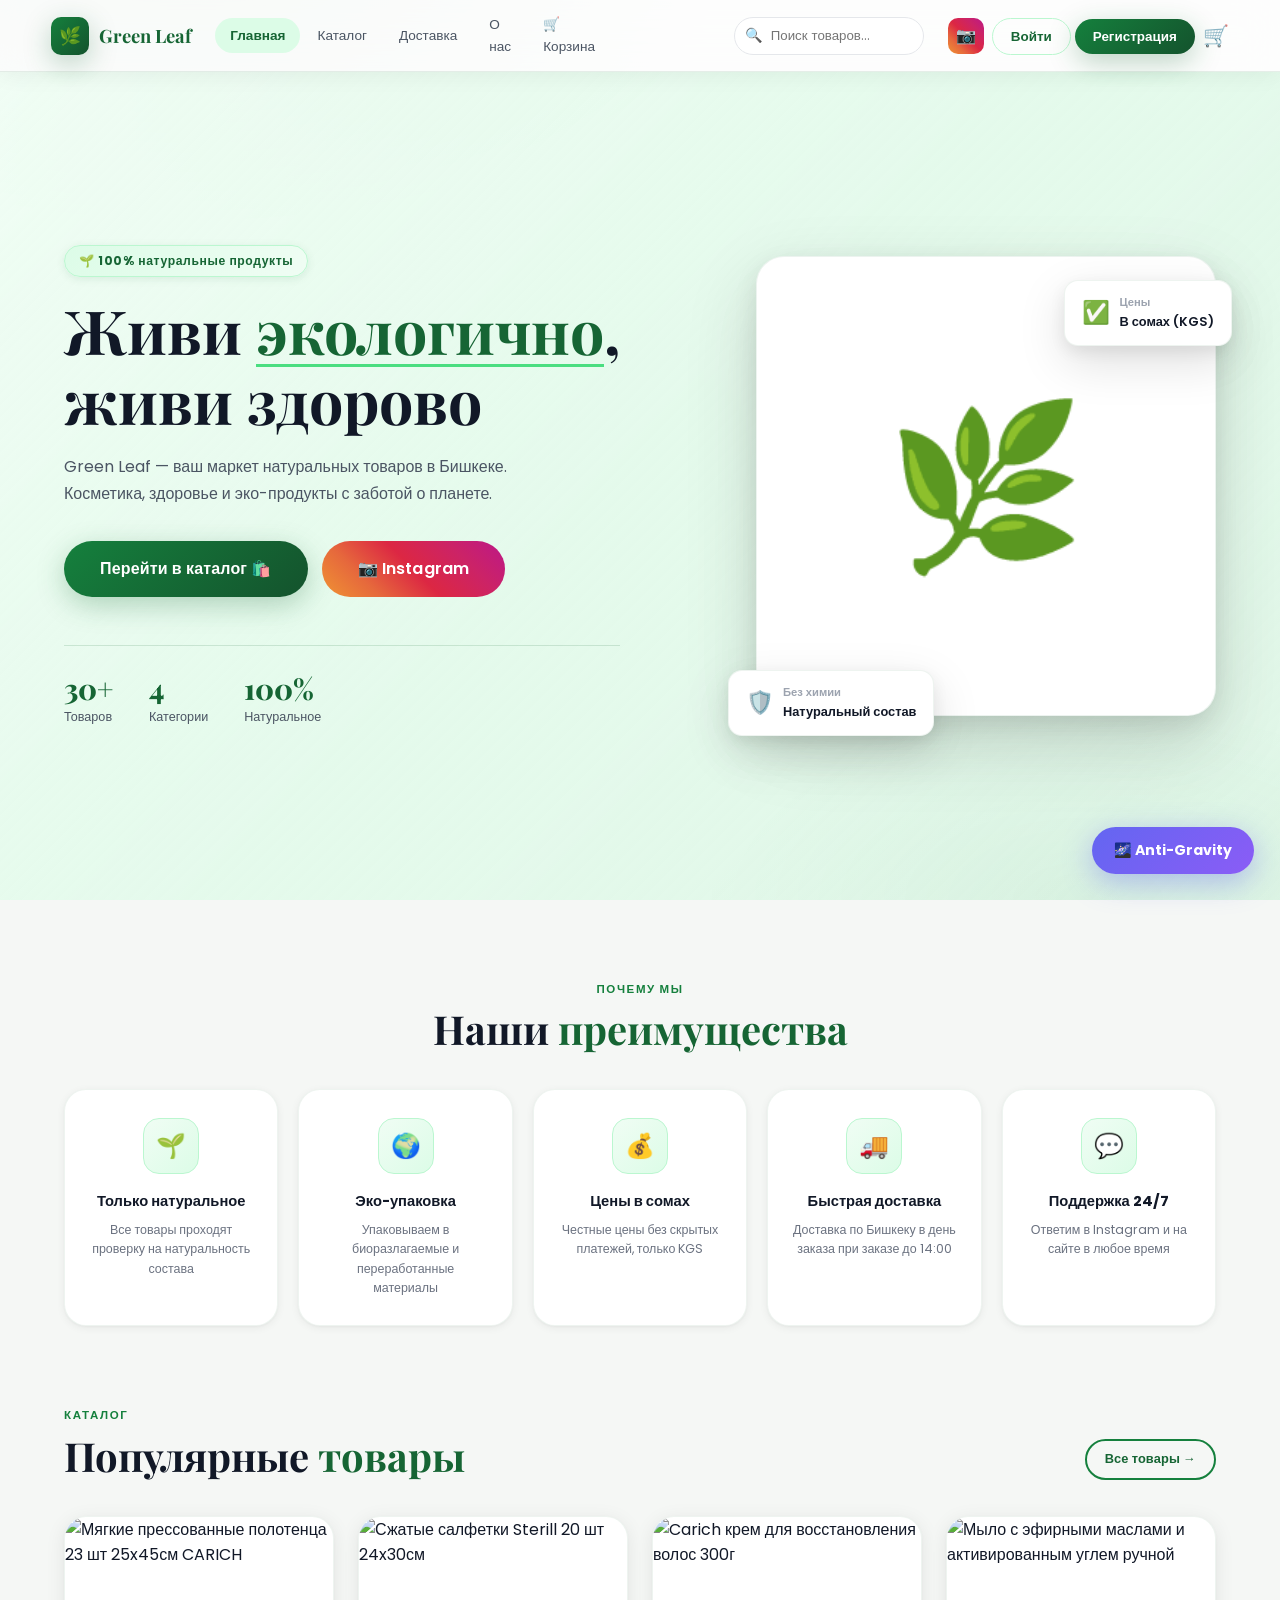
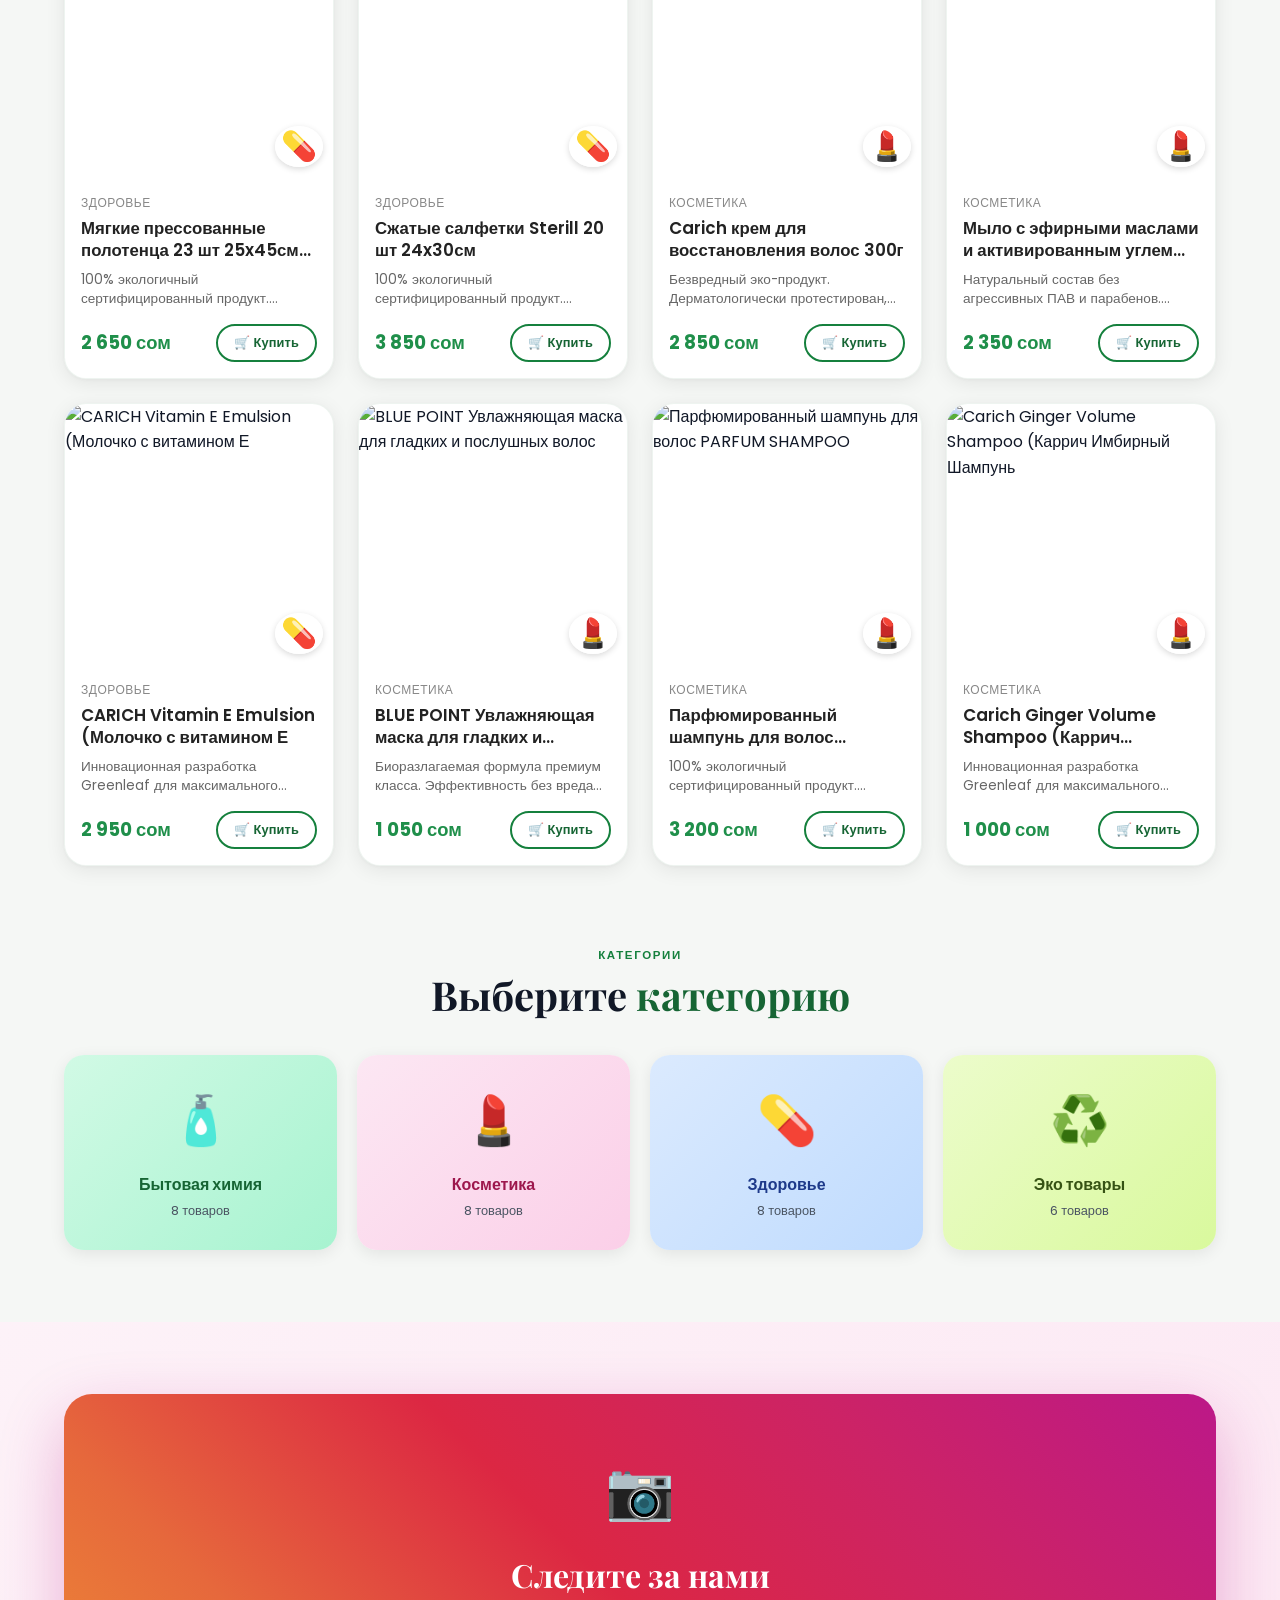
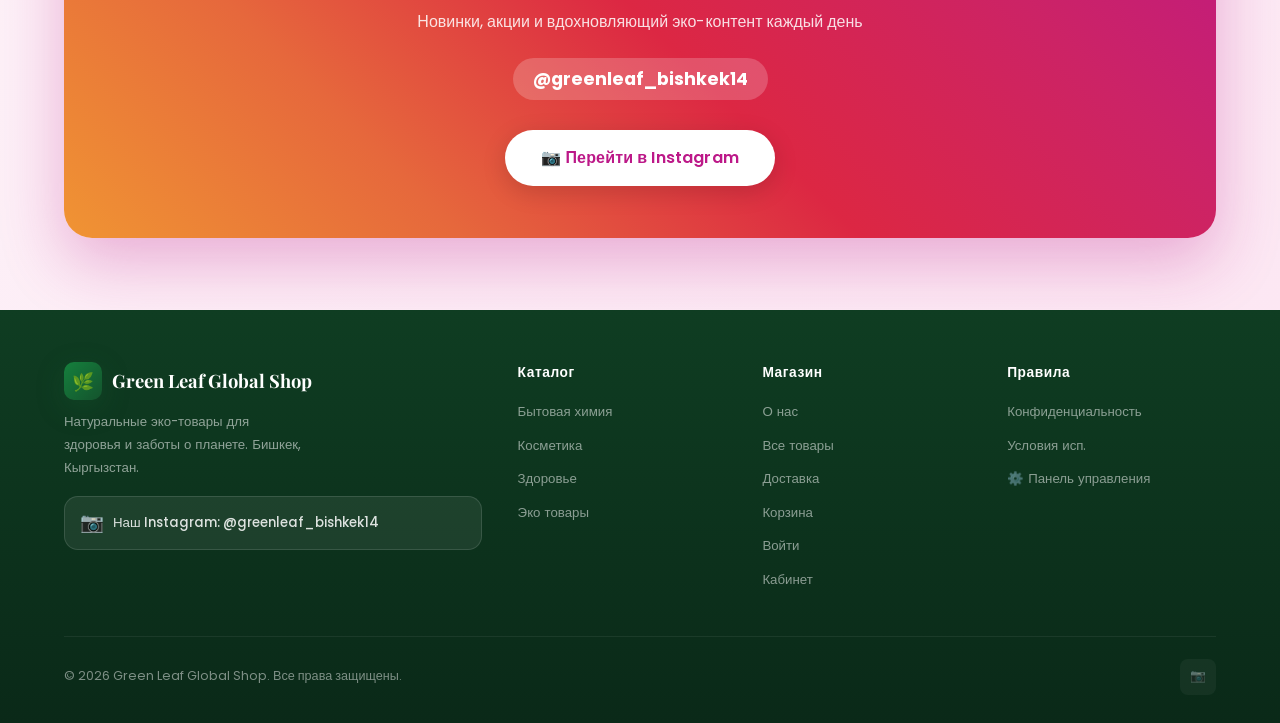
==== commit 94199a6b: "Premium redesign + payment methods MBANK OBank Bakai + desktop viewport for mobile" ====
--- a/index.html
+++ b/index.html
@@ -1,7 +1,7 @@
 <!DOCTYPE html>
 <html lang="ru">
 <head>
-<meta charset="UTF-8"><meta name="viewport" content="width=device-width,initial-scale=1">
+<meta charset="UTF-8"><meta name="viewport" content="width=1280">
 <title>Green Leaf Global Shop — Эко-магазин в Бишкеке</title>
 <meta name="description" content="Green Leaf — премиальный эко-магазин в Бишкеке. Натуральная косметика, здоровье, бытовая химия. Цены в сомах.">
 <link rel="stylesheet" href="css/style.css">
--- a/css/style.css
+++ b/css/style.css
@@ -1,50 +1,53 @@
-@import url('https://fonts.googleapis.com/css2?family=Inter:wght@300;400;500;600;700;800&family=Playfair+Display:wght@600;700&display=swap');
+@import url('https://fonts.googleapis.com/css2?family=Poppins:wght@300;400;500;600;700;800&family=Playfair+Display:wght@600;700&display=swap');
 
 :root {
+  /* Dark premium greens */
   --g50:#f0fdf4;--g100:#dcfce7;--g200:#bbf7d0;--g400:#4ade80;
-  --g500:#22c55e;--g600:#16a34a;--g700:#15803d;--g800:#166534;--g900:#14532d;
-  --sage:#84a98c;--cream:#fafef7;--white:#fff;
-  --gray100:#f3f4f6;--gray200:#e5e7eb;--gray400:#9ca3af;
+  --g500:#16a34a;--g600:#15803d;--g700:#166534;--g800:#14532d;--g900:#0f3d22;
+  --sage:#6b9e76;--cream:#f5f7f5;--white:#fff;
+  --gray100:#f4f5f4;--gray200:#e5e7eb;--gray400:#9ca3af;
   --gray600:#4b5563;--gray700:#374151;--gray900:#111827;
   --error:#ef4444;--warning:#f59e0b;--info:#3b82f6;--purple:#6366f1;
   --rsm:8px;--rmd:14px;--rlg:20px;--rxl:28px;--rfull:9999px;
-  --shsm:0 1px 3px rgba(0,0,0,.06);
-  --shmd:0 4px 16px rgba(0,0,0,.08);
-  --shlg:0 12px 40px rgba(0,0,0,.12);
-  --shxl:0 24px 64px rgba(0,0,0,.15);
-  --shg:0 8px 30px rgba(34,197,94,.25);
-  --gbg:rgba(255,255,255,.72);--gbd:rgba(255,255,255,.55);
-  --gblur:blur(18px);--navh:70px;
-  --tr:.28s cubic-bezier(.4,0,.2,1);--trf:.15s ease;
-  --trb:.45s cubic-bezier(.34,1.56,.64,1);
+  /* Deeper, more luxurious shadows */
+  --shsm:0 2px 8px rgba(0,0,0,.06),0 1px 3px rgba(0,0,0,.04);
+  --shmd:0 6px 24px rgba(0,0,0,.09),0 2px 8px rgba(0,0,0,.05);
+  --shlg:0 16px 48px rgba(0,0,0,.13),0 6px 16px rgba(0,0,0,.07);
+  --shxl:0 28px 72px rgba(0,0,0,.16),0 8px 24px rgba(0,0,0,.09);
+  --shg:0 8px 28px rgba(22,101,52,.28);
+  --gbg:rgba(255,255,255,.78);--gbd:rgba(255,255,255,.55);
+  --gblur:blur(20px);--navh:72px;
+  --tr:.28s cubic-bezier(.4,0,.2,1);--trf:.18s ease;
+  --trb:.42s cubic-bezier(.34,1.56,.64,1);
 }
 *,*::before,*::after{box-sizing:border-box;margin:0;padding:0}
 html{scroll-behavior:smooth}
-body{font-family:'Inter',sans-serif;background:var(--cream);color:var(--gray900);
+body{font-family:'Poppins',sans-serif;background:var(--cream);color:var(--gray900);
   line-height:1.6;overflow-x:hidden;-webkit-font-smoothing:antialiased}
 a{text-decoration:none;color:inherit}img{max-width:100%;display:block}
 ul{list-style:none}button{cursor:pointer;font-family:inherit;border:none;background:none}
 
 body::before{content:'';position:fixed;inset:0;
-  background:radial-gradient(ellipse 80% 50% at 20% -10%,rgba(134,239,172,.18),transparent 60%),
-    radial-gradient(ellipse 60% 40% at 80% 100%,rgba(34,197,94,.10),transparent 55%);
+  background:
+    radial-gradient(ellipse 70% 50% at 15% -5%,rgba(22,101,52,.11),transparent 60%),
+    radial-gradient(ellipse 55% 40% at 85% 100%,rgba(22,101,52,.07),transparent 55%);
   pointer-events:none;z-index:0}
 body>*{position:relative;z-index:1}
 
-/* NAV */
+/* ─── NAV ─── */
 .navbar{position:sticky;top:0;z-index:1000;height:var(--navh);display:flex;
-  align-items:center;padding:0 clamp(16px,4vw,48px);gap:24px;
+  align-items:center;padding:0 clamp(16px,4vw,56px);gap:24px;
   background:var(--gbg);backdrop-filter:var(--gblur);-webkit-backdrop-filter:var(--gblur);
-  border-bottom:1px solid var(--gbd);box-shadow:0 2px 20px rgba(0,0,0,.06)}
+  border-bottom:1px solid rgba(22,101,52,.1);box-shadow:0 2px 24px rgba(0,0,0,.06)}
 .nav-logo{display:flex;align-items:center;gap:10px;font-family:'Playfair Display',serif;
-  font-size:1.2rem;font-weight:700;color:var(--g700);white-space:nowrap}
-.logo-icon{width:36px;height:36px;background:linear-gradient(135deg,var(--g500),var(--g700));
-  border-radius:9px;display:flex;align-items:center;justify-content:center;
+  font-size:1.15rem;font-weight:700;color:var(--g700);white-space:nowrap}
+.logo-icon{width:38px;height:38px;background:linear-gradient(135deg,var(--g600),var(--g800));
+  border-radius:10px;display:flex;align-items:center;justify-content:center;
   font-size:1.1rem;box-shadow:var(--shg);flex-shrink:0}
 .nav-links{display:flex;align-items:center;gap:2px;flex:1}
-.nav-links a{padding:7px 14px;border-radius:var(--rfull);font-size:.875rem;font-weight:500;
-  color:var(--gray700);transition:all var(--trf)}
-.nav-links a:hover,.nav-links a.active{background:var(--g100);color:var(--g700)}
+.nav-links a{padding:7px 15px;border-radius:var(--rfull);font-size:.85rem;font-weight:500;
+  color:var(--gray600);transition:all var(--trf)}
+.nav-links a:hover,.nav-links a.active{background:var(--g100);color:var(--g700);font-weight:600}
 .nav-ig-btn{display:flex;align-items:center;justify-content:center;width:36px;height:36px;
   border-radius:10px;background:linear-gradient(45deg,#f09433,#e6683c,#dc2743,#cc2366,#bc1888);
   color:white;font-size:1rem;transition:transform var(--trf),box-shadow var(--trf);flex-shrink:0}
@@ -53,189 +56,201 @@
 .nav-search input{width:190px;padding:8px 16px 8px 36px;border-radius:var(--rfull);
   border:1.5px solid var(--gray200);background:var(--white);font-size:.83rem;
   font-family:inherit;transition:all var(--tr);outline:none}
-.nav-search input:focus{border-color:var(--g400);box-shadow:0 0 0 3px rgba(34,197,94,.12);width:240px}
+.nav-search input:focus{border-color:var(--g500);box-shadow:0 0 0 3px rgba(22,101,52,.12);width:240px}
 .nav-search .si{position:absolute;left:11px;color:var(--gray400);font-size:.88rem;pointer-events:none}
 .nav-actions{display:flex;align-items:center;gap:8px}
-.btn-nav{padding:8px 18px;border-radius:var(--rfull);font-size:.85rem;font-weight:600;transition:all var(--tr)}
+.btn-nav{padding:8px 18px;border-radius:var(--rfull);font-size:.84rem;font-weight:600;transition:all var(--tr)}
 .btn-nav-login{color:var(--g700);border:1.5px solid var(--g200)}
 .btn-nav-login:hover{background:var(--g50)}
-.btn-nav-reg{background:linear-gradient(135deg,var(--g500),var(--g700));color:white;box-shadow:var(--shg)}
-.btn-nav-reg:hover{transform:translateY(-1px);box-shadow:0 10px 30px rgba(34,197,94,.38)}
-.nav-user{display:flex;align-items:center;gap:8px;padding:5px 12px 5px 5px;border-radius:var(--rfull);
+.btn-nav-reg{background:linear-gradient(135deg,var(--g600),var(--g800));color:white;box-shadow:var(--shg)}
+.btn-nav-reg:hover{transform:translateY(-1px);box-shadow:0 10px 30px rgba(22,101,52,.38)}
+.nav-user{display:flex;align-items:center;gap:8px;padding:5px 13px 5px 5px;border-radius:var(--rfull);
   background:var(--g50);border:1.5px solid var(--g200);cursor:pointer;transition:all var(--tr);
   font-size:.83rem;font-weight:500;color:var(--g700)}
 .nav-user:hover{background:var(--g100)}
-.nav-avatar{width:26px;height:26px;border-radius:50%;background:linear-gradient(135deg,var(--g400),var(--g600));
+.nav-avatar{width:26px;height:26px;border-radius:50%;background:linear-gradient(135deg,var(--g600),var(--g800));
   display:flex;align-items:center;justify-content:center;font-size:.72rem;color:white;font-weight:700}
 .hamburger{display:none;flex-direction:column;gap:5px;padding:6px}
 .hamburger span{display:block;width:22px;height:2.5px;background:var(--gray700);border-radius:2px;transition:all var(--tr)}
 
-/* BUTTONS */
+/* ─── BUTTONS ─── */
 .btn{display:inline-flex;align-items:center;justify-content:center;gap:8px;
-  padding:11px 26px;border-radius:var(--rfull);font-weight:600;font-size:.9rem;
-  font-family:inherit;transition:all var(--tr);cursor:pointer;border:none}
-.btn-primary{background:linear-gradient(135deg,var(--g500),var(--g700));color:white;box-shadow:var(--shg)}
-.btn-primary:hover{transform:translateY(-2px);box-shadow:0 12px 36px rgba(34,197,94,.38)}
-.btn-outline{background:transparent;color:var(--g700);border:2px solid var(--g500)}
-.btn-outline:hover{background:var(--g50)}
-.btn-ghost{background:rgba(255,255,255,.6);color:var(--gray700);border:1.5px solid var(--gray200)}
-.btn-ghost:hover{background:white}
+  padding:12px 28px;border-radius:var(--rfull);font-weight:600;font-size:.9rem;
+  font-family:inherit;transition:all var(--tr);cursor:pointer;border:none;letter-spacing:.01em}
+.btn-primary{background:linear-gradient(135deg,var(--g600),var(--g800));color:white;box-shadow:var(--shg)}
+.btn-primary:hover{transform:translateY(-2px);box-shadow:0 14px 38px rgba(22,101,52,.40)}
+.btn-outline{background:transparent;color:var(--g700);border:2px solid var(--g600)}
+.btn-outline:hover{background:var(--g50);border-color:var(--g700)}
+.btn-ghost{background:rgba(255,255,255,.7);color:var(--gray700);border:1.5px solid var(--gray200)}
+.btn-ghost:hover{background:white;box-shadow:var(--shsm)}
 .btn-ig{background:linear-gradient(45deg,#f09433,#e6683c,#dc2743,#cc2366,#bc1888);color:white}
 .btn-ig:hover{transform:translateY(-2px);box-shadow:0 10px 30px rgba(188,24,136,.4)}
-.btn-sm{padding:7px 16px;font-size:.8rem}
-.btn-lg{padding:14px 34px;font-size:1rem}
+.btn-sm{padding:8px 18px;font-size:.8rem}
+.btn-lg{padding:15px 36px;font-size:1rem}
 .btn-block{width:100%}
-.btn:disabled{opacity:.55;cursor:not-allowed;transform:none!important}
-
-/* GLASS CARD */
+.btn:disabled{opacity:.5;cursor:not-allowed;transform:none!important}
+
+/* ─── GLASS CARD ─── */
 .glass-card{background:var(--gbg);backdrop-filter:var(--gblur);-webkit-backdrop-filter:var(--gblur);
   border:1px solid var(--gbd);border-radius:var(--rlg);box-shadow:var(--shmd)}
 
-/* PRODUCT CARD */
-.product-card{background:white;border-radius:var(--rlg);overflow:hidden;box-shadow:var(--shmd);
-  border:1px solid rgba(255,255,255,.8);transition:transform var(--tr),box-shadow var(--tr);
+/* ─── PRODUCT CARD ─── */
+.product-card{background:white;border-radius:22px;overflow:hidden;
+  box-shadow:0 4px 20px rgba(0,0,0,.08),0 1px 4px rgba(0,0,0,.04);
+  border:1px solid rgba(22,101,52,.07);transition:transform var(--tr),box-shadow var(--tr),border-color var(--tr);
   cursor:pointer;position:relative;display:flex;flex-direction:column}
-.product-card:hover{transform:translateY(-6px);box-shadow:var(--shlg)}
-.card-img-wrap{position:relative;aspect-ratio:1;overflow:hidden}
+.product-card:hover{transform:translateY(-9px);
+  box-shadow:0 20px 56px rgba(0,0,0,.14),0 6px 16px rgba(0,0,0,.07);
+  border-color:rgba(22,101,52,.15)}
+.card-img-wrap{position:relative;aspect-ratio:1;overflow:hidden;background:var(--gray100)}
 .product-img-bg{width:100%;height:100%;display:flex;align-items:center;justify-content:center;font-size:4.5rem}
 .product-img-emoji{display:block;line-height:1;transition:transform var(--trb)}
-.product-card:hover .product-img-emoji{transform:scale(1.1) rotate(5deg)}
-.card-tag{position:absolute;top:10px;left:10px;padding:3px 9px;border-radius:var(--rfull);
-  font-size:.7rem;font-weight:700;letter-spacing:.05em;text-transform:uppercase}
-.tag-hit{background:var(--g500);color:white}.tag-new{background:#6366f1;color:white}
+.product-card:hover .product-img-emoji{transform:scale(1.12) rotate(4deg)}
+.card-tag{position:absolute;top:12px;left:12px;padding:4px 10px;border-radius:var(--rfull);
+  font-size:.68rem;font-weight:700;letter-spacing:.06em;text-transform:uppercase}
+.tag-hit{background:var(--g600);color:white}.tag-new{background:#6366f1;color:white}
 .tag-top{background:var(--warning);color:white}.tag-premium{background:var(--gray900);color:white}
 .tag-eco{background:var(--sage);color:white}.tag-rec{background:#0ea5e9;color:white}
-.wishlist-btn{position:absolute;top:10px;right:10px;width:32px;height:32px;border-radius:50%;
-  background:rgba(255,255,255,.85);display:flex;align-items:center;justify-content:center;
-  font-size:.95rem;border:1px solid rgba(255,255,255,.7);transition:all var(--tr);z-index:2;color:var(--gray400)}
+.wishlist-btn{position:absolute;top:12px;right:12px;width:34px;height:34px;border-radius:50%;
+  background:rgba(255,255,255,.9);display:flex;align-items:center;justify-content:center;
+  font-size:.95rem;border:1px solid rgba(255,255,255,.7);transition:all var(--tr);z-index:2;color:var(--gray400);
+  box-shadow:0 2px 8px rgba(0,0,0,.08)}
 .wishlist-btn:hover,.wishlist-btn.active{color:#ef4444;transform:scale(1.15)}
-.card-body{padding:14px;flex:1;display:flex;flex-direction:column}
-.card-category{font-size:.69rem;font-weight:700;text-transform:uppercase;letter-spacing:.07em;color:var(--sage);margin-bottom:3px}
-.card-name{font-size:.93rem;font-weight:700;color:var(--gray900);margin-bottom:3px;line-height:1.3}
-.card-desc{font-size:.77rem;color:var(--gray400);line-height:1.4;margin-bottom:12px;flex:1;
+.card-body{padding:16px;flex:1;display:flex;flex-direction:column;gap:4px}
+.card-category{font-size:.67rem;font-weight:700;text-transform:uppercase;letter-spacing:.09em;color:var(--sage);margin-bottom:1px}
+.card-name{font-size:.92rem;font-weight:700;color:var(--gray900);margin-bottom:2px;line-height:1.3}
+.card-desc{font-size:.76rem;color:var(--gray400);line-height:1.45;margin-bottom:14px;flex:1;
   display:-webkit-box;-webkit-line-clamp:2;-webkit-box-orient:vertical;overflow:hidden}
-.card-footer{display:flex;align-items:center;justify-content:space-between}
-.card-price{font-size:1.05rem;font-weight:800;color:var(--g700)}
-.card-btn{padding:6px 14px;border-radius:var(--rfull);font-size:.78rem;font-weight:600;
-  background:var(--g50);color:var(--g700);border:1.5px solid var(--g200);transition:all var(--tr)}
-.card-btn:hover{background:var(--g500);color:white;border-color:var(--g500);box-shadow:var(--shg)}
+.card-footer{display:flex;align-items:center;justify-content:space-between;margin-top:auto}
+.card-price{font-size:1.08rem;font-weight:800;color:var(--g700)}
+.card-btn{padding:7px 16px;border-radius:var(--rfull);font-size:.78rem;font-weight:600;
+  background:linear-gradient(135deg,var(--g600),var(--g800));color:white;
+  border:none;transition:all var(--tr);box-shadow:0 4px 12px rgba(22,101,52,.2)}
+.card-btn:hover{transform:translateY(-2px);box-shadow:0 8px 20px rgba(22,101,52,.35)}
 
 /* Real product image in card */
 .card-real-img{width:100%;height:100%;object-fit:cover;position:absolute;inset:0;border-radius:0;transition:transform var(--tr)}
-.product-card:hover .card-real-img{transform:scale(1.05)}
+.product-card:hover .card-real-img{transform:scale(1.06)}
 .card-img-wrap{position:relative;overflow:hidden}
-.discount-chip{position:absolute;top:10px;right:42px;background:#16a34a;color:white;
-  font-size:.65rem;font-weight:700;padding:2px 7px;border-radius:var(--rfull);z-index:2;letter-spacing:.03em}
+.discount-chip{position:absolute;top:12px;right:46px;background:var(--g700);color:white;
+  font-size:.63rem;font-weight:700;padding:3px 8px;border-radius:var(--rfull);z-index:2;letter-spacing:.04em}
 
 /* Dual-price display */
 .price-stack{display:flex;flex-direction:column;gap:1px;line-height:1.2}
 .price-old{font-size:.72rem;text-decoration:line-through;color:var(--gray400);font-weight:500}
-.price-partner{color:#16a34a !important;font-size:1rem;font-weight:800}
-.partner-price-note{font-size:.72rem;color:#16a34a;font-weight:600;margin-top:2px}
+.price-partner{color:var(--g700) !important;font-size:1rem;font-weight:800}
+.partner-price-note{font-size:.72rem;color:var(--g600);font-weight:600;margin-top:2px}
 
 .bg-chemistry{background:linear-gradient(135deg,#d1fae5,#a7f3d0)}
 .bg-cosmetics{background:linear-gradient(135deg,#fce7f3,#fbcfe8)}
 .bg-health{background:linear-gradient(135deg,#dbeafe,#bfdbfe)}
 .bg-eco{background:linear-gradient(135deg,#ecfccb,#d9f99d)}
 
-/* SECTION */
-.section-label{font-size:.76rem;font-weight:700;text-transform:uppercase;letter-spacing:.12em;color:var(--g600);margin-bottom:6px}
+/* ─── SECTION ─── */
+.section-label{font-size:.72rem;font-weight:700;text-transform:uppercase;letter-spacing:.14em;color:var(--g600);margin-bottom:7px}
 .section-title{font-family:'Playfair Display',serif;font-size:clamp(1.7rem,4vw,2.5rem);font-weight:700;color:var(--gray900);line-height:1.2}
-.section-title span{color:var(--g600)}
+.section-title span{color:var(--g700)}
 .section-subtitle{font-size:.95rem;color:var(--gray600);margin-top:8px;max-width:520px}
 .section-header{margin-bottom:36px}
 
-/* GRID */
-.products-grid{display:grid;grid-template-columns:repeat(auto-fill,minmax(230px,1fr));gap:22px}
-
-/* CHIPS */
+/* ─── GRID ─── */
+.products-grid{display:grid;grid-template-columns:repeat(auto-fill,minmax(238px,1fr));gap:24px}
+
+/* ─── CHIPS ─── */
 .filter-chips{display:flex;align-items:center;gap:8px;flex-wrap:wrap;margin-bottom:24px}
-.chip{padding:7px 18px;border-radius:var(--rfull);font-size:.83rem;font-weight:600;
+.chip{padding:8px 20px;border-radius:var(--rfull);font-size:.83rem;font-weight:600;
   border:1.5px solid var(--gray200);background:white;color:var(--gray600);transition:all var(--tr);cursor:pointer}
-.chip:hover{border-color:var(--g400);color:var(--g700);background:var(--g50)}
-.chip.active{background:linear-gradient(135deg,var(--g500),var(--g700));color:white;border-color:transparent;box-shadow:var(--shg)}
-
-/* SEARCH */
+.chip:hover{border-color:var(--g500);color:var(--g700);background:var(--g50)}
+.chip.active{background:linear-gradient(135deg,var(--g600),var(--g800));color:white;border-color:transparent;box-shadow:var(--shg)}
+
+/* ─── SEARCH ─── */
 .search-bar-wrap{position:relative;margin-bottom:20px}
 .search-bar{width:100%;padding:13px 20px 13px 46px;border-radius:var(--rlg);
   border:2px solid var(--gray200);background:white;font-size:.93rem;font-family:inherit;outline:none;transition:all var(--tr)}
-.search-bar:focus{border-color:var(--g400);box-shadow:0 0 0 4px rgba(34,197,94,.1)}
+.search-bar:focus{border-color:var(--g600);box-shadow:0 0 0 4px rgba(22,101,52,.1)}
 .sbi{position:absolute;left:15px;top:50%;transform:translateY(-50%);color:var(--gray400);font-size:1.05rem;pointer-events:none}
 
-/* HERO */
+/* ─── HERO ─── */
 .hero{position:relative;min-height:calc(100vh - var(--navh));display:flex;align-items:center;
   overflow:hidden;padding:60px clamp(16px,5vw,80px)}
 .hero-bg{position:absolute;inset:0;
-  background:linear-gradient(135deg,rgba(240,253,244,.95) 0%,rgba(220,252,231,.6) 40%,rgba(187,247,208,.3) 100%);z-index:0}
-.hero-content{position:relative;z-index:1;max-width:580px}
-.hero-badge{display:inline-flex;align-items:center;gap:6px;padding:5px 13px;border-radius:var(--rfull);
-  background:var(--g100);color:var(--g700);font-size:.78rem;font-weight:700;margin-bottom:18px;letter-spacing:.04em}
-.hero h1{font-family:'Playfair Display',serif;font-size:clamp(2.2rem,6vw,3.6rem);font-weight:700;
-  line-height:1.1;color:var(--gray900);margin-bottom:18px}
-.hero h1 em{color:var(--g600);font-style:normal}
-.hero p{font-size:1.05rem;color:var(--gray600);margin-bottom:32px;line-height:1.7}
-.hero-actions{display:flex;gap:12px;flex-wrap:wrap}
-.hero-stats{display:flex;gap:32px;margin-top:44px;padding-top:28px;border-top:1px solid var(--g200)}
-.hero-stat-num{font-size:1.7rem;font-weight:800;color:var(--g700);line-height:1}
-.hero-stat-label{font-size:.8rem;color:var(--gray600);margin-top:3px}
+  background:linear-gradient(135deg,rgba(240,253,244,.97) 0%,rgba(220,252,231,.65) 45%,rgba(187,247,208,.35) 100%);z-index:0}
+.hero-content{position:relative;z-index:1;max-width:600px}
+.hero-badge{display:inline-flex;align-items:center;gap:6px;padding:5px 14px;border-radius:var(--rfull);
+  background:linear-gradient(135deg,var(--g100),var(--g50));color:var(--g700);
+  font-size:.76rem;font-weight:700;margin-bottom:20px;letter-spacing:.05em;
+  border:1px solid var(--g200);box-shadow:0 2px 8px rgba(22,101,52,.1)}
+.hero h1{font-family:'Playfair Display',serif;font-size:clamp(2.4rem,6vw,3.8rem);font-weight:700;
+  line-height:1.08;color:var(--gray900);margin-bottom:20px}
+.hero h1 em{color:var(--g700);font-style:normal;display:inline-block;
+  border-bottom:3px solid var(--g400);padding-bottom:2px}
+.hero p{font-size:1rem;color:var(--gray600);margin-bottom:34px;line-height:1.7;max-width:480px}
+.hero-actions{display:flex;gap:14px;flex-wrap:wrap}
+.hero-stats{display:flex;gap:36px;margin-top:48px;padding-top:28px;border-top:1px solid rgba(22,101,52,.15)}
+.hero-stat-num{font-size:1.8rem;font-weight:800;color:var(--g700);line-height:1;font-family:'Playfair Display',serif}
+.hero-stat-label{font-size:.79rem;color:var(--gray600);margin-top:4px;font-weight:500}
 .hero-deco{position:absolute;right:clamp(20px,5vw,80px);top:50%;transform:translateY(-50%);
   width:40%;max-width:460px;z-index:1}
 .hero-deco-card{background:white;border-radius:var(--rxl);box-shadow:var(--shxl);
-  aspect-ratio:1;display:flex;align-items:center;justify-content:center;font-size:10rem}
-.hero-float{position:absolute;background:white;border-radius:var(--rmd);padding:12px 16px;
-  box-shadow:var(--shlg);display:flex;align-items:center;gap:9px;font-size:.8rem;font-weight:600}
+  aspect-ratio:1;display:flex;align-items:center;justify-content:center;font-size:10rem;
+  border:1px solid rgba(22,101,52,.08)}
+.hero-float{position:absolute;background:white;border-radius:var(--rmd);padding:13px 17px;
+  box-shadow:var(--shlg);display:flex;align-items:center;gap:9px;font-size:.8rem;font-weight:600;
+  border:1px solid rgba(22,101,52,.07)}
 .hero-float.f1{bottom:-20px;left:-28px;animation:float 4s ease-in-out infinite}
 .hero-float.f2{top:24px;right:-16px;animation:float 4s ease-in-out infinite;animation-delay:-2s}
 .float-em{font-size:1.4rem}
 @keyframes float{0%,100%{transform:translateY(0)}50%{transform:translateY(-10px)}}
 
-/* ADVANTAGES */
-.advantages{padding:72px clamp(16px,5vw,80px)}
-.advantages-grid{display:grid;grid-template-columns:repeat(auto-fit,minmax(180px,1fr));gap:20px}
-.adv-card{padding:26px;border-radius:var(--rlg);background:white;border:1px solid var(--gray100);
+/* ─── ADVANTAGES ─── */
+.advantages{padding:80px clamp(16px,5vw,80px)}
+.advantages-grid{display:grid;grid-template-columns:repeat(auto-fit,minmax(190px,1fr));gap:20px}
+.adv-card{padding:28px 24px;border-radius:22px;background:white;border:1px solid rgba(22,101,52,.07);
   box-shadow:var(--shsm);transition:all var(--tr);text-align:center}
-.adv-card:hover{transform:translateY(-4px);box-shadow:var(--shmd);border-color:var(--g200)}
-.adv-icon{width:52px;height:52px;border-radius:var(--rmd);background:var(--g50);
-  display:flex;align-items:center;justify-content:center;font-size:1.5rem;margin:0 auto 14px}
-.adv-title{font-size:.92rem;font-weight:700;color:var(--gray900);margin-bottom:5px}
-.adv-desc{font-size:.79rem;color:var(--gray400);line-height:1.5}
-
-/* IG BLOCK */
-.ig-section{padding:64px clamp(16px,5vw,80px);background:linear-gradient(135deg,#fdf2f8,#fce7f3)}
-.ig-inner{border-radius:var(--rxl);padding:48px;text-align:center;
+.adv-card:hover{transform:translateY(-5px);box-shadow:var(--shmd);border-color:rgba(22,101,52,.16)}
+.adv-icon{width:56px;height:56px;border-radius:16px;
+  background:linear-gradient(135deg,var(--g50),var(--g100));
+  display:flex;align-items:center;justify-content:center;font-size:1.5rem;margin:0 auto 16px;
+  border:1px solid var(--g200)}
+.adv-title{font-size:.92rem;font-weight:700;color:var(--gray900);margin-bottom:6px}
+.adv-desc{font-size:.78rem;color:var(--gray500,#6b7280);line-height:1.55}
+
+/* ─── IG BLOCK ─── */
+.ig-section{padding:72px clamp(16px,5vw,80px);background:linear-gradient(135deg,#fdf2f8,#fce7f3)}
+.ig-inner{border-radius:var(--rxl);padding:52px;text-align:center;
   background:linear-gradient(45deg,#f09433,#e6683c,#dc2743,#cc2366,#bc1888);
-  color:white;box-shadow:0 20px 60px rgba(188,24,136,.3)}
-.ig-icon-big{font-size:3.5rem;margin-bottom:12px;display:block}
-.ig-title{font-family:'Playfair Display',serif;font-size:1.8rem;font-weight:700;margin-bottom:8px}
+  color:white;box-shadow:0 24px 64px rgba(188,24,136,.3)}
+.ig-icon-big{font-size:3.5rem;margin-bottom:14px;display:block}
+.ig-title{font-family:'Playfair Display',serif;font-size:2rem;font-weight:700;margin-bottom:8px}
 .ig-sub{font-size:1rem;opacity:.85;margin-bottom:24px}
 .ig-handle{font-size:1.1rem;font-weight:700;background:rgba(255,255,255,.2);
-  padding:6px 18px;border-radius:var(--rfull);display:inline-block;margin-bottom:28px}
+  padding:7px 20px;border-radius:var(--rfull);display:inline-block;margin-bottom:30px}
 .btn-ig-main{background:white;color:#bc1888;box-shadow:0 6px 24px rgba(0,0,0,.15)}
-.btn-ig-main:hover{transform:translateY(-2px);box-shadow:0 12px 36px rgba(0,0,0,.2)}
-
-/* POPULAR */
-.popular-section{padding:0 clamp(16px,5vw,80px) 72px}
-.page-wrap{padding:44px clamp(16px,5vw,80px) 72px}
+.btn-ig-main:hover{transform:translateY(-2px);box-shadow:0 14px 40px rgba(0,0,0,.22)}
+
+/* ─── POPULAR / PAGE ─── */
+.popular-section{padding:0 clamp(16px,5vw,80px) 80px}
+.page-wrap{padding:48px clamp(16px,5vw,80px) 80px}
 .page-header{margin-bottom:32px}
 
-/* AUTH */
+/* ─── AUTH ─── */
 .auth-page{min-height:calc(100vh - var(--navh));display:flex;align-items:center;justify-content:center;padding:40px 16px}
-.auth-box{width:100%;max-width:432px;background:white;border-radius:var(--rxl);box-shadow:var(--shxl);overflow:hidden}
-.auth-header{background:linear-gradient(135deg,var(--g600),var(--g800));padding:32px;text-align:center;color:white}
-.auth-header .logo-icon{margin:0 auto 10px;width:48px;height:48px;font-size:1.5rem;background:rgba(255,255,255,.2);box-shadow:none}
+.auth-box{width:100%;max-width:440px;background:white;border-radius:var(--rxl);box-shadow:var(--shxl);overflow:hidden}
+.auth-header{background:linear-gradient(135deg,var(--g700),var(--g900));padding:34px;text-align:center;color:white}
+.auth-header .logo-icon{margin:0 auto 12px;width:50px;height:50px;font-size:1.5rem;background:rgba(255,255,255,.2);box-shadow:none}
 .auth-header h1{font-family:'Playfair Display',serif;font-size:1.5rem;font-weight:700}
-.auth-header p{font-size:.82rem;opacity:.8;margin-top:3px}
+.auth-header p{font-size:.82rem;opacity:.8;margin-top:4px}
 .auth-tabs{display:flex;border-bottom:1px solid var(--gray100)}
 .auth-tab{flex:1;padding:15px;font-size:.88rem;font-weight:600;color:var(--gray400);
   transition:all var(--tr);border-bottom:2px solid transparent;margin-bottom:-1px}
-.auth-tab.active{color:var(--g700);border-color:var(--g500)}
+.auth-tab.active{color:var(--g700);border-color:var(--g600)}
 .auth-tab-content{display:none;padding:28px}
 .auth-tab-content.active{display:block}
 .form-group{margin-bottom:18px}
 .form-label{display:block;font-size:.83rem;font-weight:600;color:var(--gray700);margin-bottom:5px}
 .form-input{width:100%;padding:11px 15px;border-radius:var(--rmd);border:1.5px solid var(--gray200);
   font-family:inherit;font-size:.88rem;outline:none;transition:all var(--tr);background:var(--gray100)}
-.form-input:focus{border-color:var(--g400);background:white;box-shadow:0 0 0 3px rgba(34,197,94,.1)}
+.form-input:focus{border-color:var(--g500);background:white;box-shadow:0 0 0 3px rgba(22,101,52,.1)}
 .form-input.err{border-color:var(--error)}
 .form-err{font-size:.76rem;color:var(--error);margin-top:3px;display:none}
 .form-err.show{display:block}
@@ -250,7 +265,7 @@
 .auth-divider-text{font-size:.76rem;color:var(--gray400);white-space:nowrap}
 .partner-login-box{border:2px solid var(--g200);border-radius:var(--rmd);padding:16px;
   background:var(--g50);margin-bottom:16px;cursor:pointer;transition:all var(--tr)}
-.partner-login-box:hover{border-color:var(--g500);background:var(--g100)}
+.partner-login-box:hover{border-color:var(--g600);background:var(--g100)}
 .partner-login-box .plb-title{font-weight:700;color:var(--g800);margin-bottom:3px;font-size:.9rem}
 .partner-login-box .plb-sub{font-size:.76rem;color:var(--g600)}
 .google-signin-btn{display:flex;align-items:center;justify-content:center;gap:10px;width:100%;
@@ -259,54 +274,55 @@
 .google-signin-btn:hover{border-color:var(--gray400);box-shadow:var(--shmd);transform:translateY(-1px)}
 .google-icon{font-size:1.1rem}
 
-/* PROFILE */
+/* ─── PROFILE ─── */
 .profile-hero{background:linear-gradient(135deg,var(--g700),var(--g900));
-  padding:44px clamp(16px,5vw,80px);color:white;display:flex;align-items:center;gap:22px}
-.profile-avatar-lg{width:76px;height:76px;border-radius:50%;background:rgba(255,255,255,.2);
+  padding:48px clamp(16px,5vw,80px);color:white;display:flex;align-items:center;gap:22px}
+.profile-avatar-lg{width:78px;height:78px;border-radius:50%;background:rgba(255,255,255,.2);
   display:flex;align-items:center;justify-content:center;font-size:2rem;font-weight:800;
   border:3px solid rgba(255,255,255,.4);flex-shrink:0}
-.profile-info h2{font-family:'Playfair Display',serif;font-size:1.4rem}
+.profile-info h2{font-family:'Playfair Display',serif;font-size:1.45rem}
 .profile-info p{font-size:.83rem;opacity:.75;margin-top:3px}
 .profile-badge{display:inline-flex;align-items:center;gap:6px;margin-top:9px;
-  padding:3px 11px;background:rgba(255,255,255,.15);border-radius:var(--rfull);font-size:.76rem;font-weight:600}
+  padding:4px 13px;background:rgba(255,255,255,.15);border-radius:var(--rfull);font-size:.76rem;font-weight:600}
 .profile-content{padding:36px clamp(16px,5vw,80px) 72px}
 .profile-grid{display:grid;grid-template-columns:280px 1fr;gap:24px}
-.profile-sidebar .glass-card{padding:22px}
-.profile-stat{padding:11px 0;border-bottom:1px solid var(--gray100);display:flex;justify-content:space-between;align-items:center}
+.profile-sidebar .glass-card{padding:24px}
+.profile-stat{padding:12px 0;border-bottom:1px solid var(--gray100);display:flex;justify-content:space-between;align-items:center}
 .profile-stat:last-child{border:none}
 .profile-stat-label{font-size:.83rem;color:var(--gray600)}
 .profile-stat-val{font-weight:700;color:var(--g700)}
 .wishlist-empty{text-align:center;padding:56px 20px;color:var(--gray400)}
 .wishlist-empty .ei{font-size:3.2rem;margin-bottom:10px}
 
-/* PRODUCT DETAIL */
+/* ─── PRODUCT DETAIL ─── */
 .product-detail{padding:36px clamp(16px,5vw,80px) 72px}
 .breadcrumb{display:flex;align-items:center;gap:7px;font-size:.8rem;color:var(--gray400);margin-bottom:28px}
 .breadcrumb a{color:var(--g600)}
-.prod-detail-grid{display:grid;grid-template-columns:1fr 1fr;gap:44px;align-items:start}
-.prod-img-main{aspect-ratio:1;border-radius:var(--rxl);display:flex;align-items:center;justify-content:center;font-size:9rem;box-shadow:var(--shlg)}
+.prod-detail-grid{display:grid;grid-template-columns:1fr 1fr;gap:48px;align-items:start}
+.prod-img-main{aspect-ratio:1;border-radius:var(--rxl);display:flex;align-items:center;justify-content:center;font-size:9rem;
+  box-shadow:var(--shlg);border:1px solid rgba(22,101,52,.08)}
 .prod-detail-cat{font-size:.78rem;font-weight:700;text-transform:uppercase;letter-spacing:.08em;color:var(--sage);margin-bottom:8px}
-.prod-detail-name{font-family:'Playfair Display',serif;font-size:1.9rem;font-weight:700;margin-bottom:10px;line-height:1.2}
-.prod-detail-price{font-size:2rem;font-weight:800;color:var(--g700);margin:16px 0}
-.prod-detail-desc{color:var(--gray600);line-height:1.7;margin-bottom:24px}
+.prod-detail-name{font-family:'Playfair Display',serif;font-size:2rem;font-weight:700;margin-bottom:10px;line-height:1.2}
+.prod-detail-price{font-size:2.1rem;font-weight:800;color:var(--g700);margin:18px 0}
+.prod-detail-desc{color:var(--gray600);line-height:1.75;margin-bottom:24px}
 .prod-specs{background:var(--gray100);border-radius:var(--rmd);padding:18px;margin-bottom:24px}
-.spec-row{display:flex;justify-content:space-between;padding:7px 0;border-bottom:1px solid var(--gray200);font-size:.86rem}
+.spec-row{display:flex;justify-content:space-between;padding:8px 0;border-bottom:1px solid var(--gray200);font-size:.86rem}
 .spec-row:last-child{border:none}
 .spec-key{color:var(--gray600)}.spec-val{font-weight:600}
-.prod-actions{display:flex;gap:11px;flex-wrap:wrap}
+.prod-actions{display:flex;gap:12px;flex-wrap:wrap}
 .qty-sel{display:flex;align-items:center;border:1.5px solid var(--gray200);border-radius:var(--rfull);overflow:hidden}
-.qty-btn{padding:9px 15px;font-size:.95rem;font-weight:700;color:var(--g700);transition:background var(--trf)}
+.qty-btn{padding:9px 16px;font-size:.95rem;font-weight:700;color:var(--g700);transition:background var(--trf)}
 .qty-btn:hover{background:var(--g50)}
 .qty-val{padding:9px 15px;font-weight:700;font-size:.92rem;min-width:38px;text-align:center}
-.related-section{margin-top:60px}
-
-/* NOTIFICATIONS */
+.related-section{margin-top:64px}
+
+/* ─── NOTIFICATIONS ─── */
 .notif-container{position:fixed;top:calc(var(--navh) + 14px);right:18px;z-index:9999;
   display:flex;flex-direction:column;gap:9px;pointer-events:none}
-.notif{display:flex;align-items:center;gap:11px;padding:13px 18px;border-radius:var(--rmd);
+.notif{display:flex;align-items:center;gap:11px;padding:14px 18px;border-radius:var(--rmd);
   background:white;box-shadow:var(--shlg);font-size:.86rem;font-weight:500;max-width:300px;
   pointer-events:all;animation:slideIn .35s cubic-bezier(.34,1.56,.64,1) forwards;transform:translateX(120%)}
-.notif.success{border-left:4px solid var(--g500)}
+.notif.success{border-left:4px solid var(--g600)}
 .notif.error{border-left:4px solid var(--error)}
 .notif.info{border-left:4px solid var(--info)}
 .notif.warning{border-left:4px solid var(--warning)}
@@ -315,16 +331,16 @@
 @keyframes slideIn{to{transform:translateX(0)}}
 @keyframes slideOut{to{transform:translateX(120%);opacity:0}}
 
-/* LOADER */
-.loader-overlay{position:fixed;inset:0;background:rgba(240,253,244,.9);z-index:9998;
+/* ─── LOADER ─── */
+.loader-overlay{position:fixed;inset:0;background:rgba(245,247,245,.92);z-index:9998;
   display:flex;flex-direction:column;align-items:center;justify-content:center;gap:18px}
 .loader-overlay.hidden{display:none}
-.spinner{width:48px;height:48px;border:4px solid var(--g100);border-top-color:var(--g500);
+.spinner{width:48px;height:48px;border:4px solid var(--g100);border-top-color:var(--g600);
   border-radius:50%;animation:spin .8s linear infinite}
-.spinner-text{font-size:.88rem;color:var(--g600);font-weight:500}
+.spinner-text{font-size:.88rem;color:var(--g700);font-weight:500}
 @keyframes spin{to{transform:rotate(360deg)}}
 
-/* ANTI-GRAVITY BTN */
+/* ─── ANTI-GRAVITY BTN ─── */
 .ag-btn{position:fixed;bottom:26px;right:26px;z-index:9000;display:flex;align-items:center;
   gap:9px;padding:13px 22px;border-radius:var(--rfull);
   background:linear-gradient(135deg,#6366f1,#8b5cf6);color:white;font-weight:700;
@@ -334,27 +350,41 @@
 .ag-btn.active{background:linear-gradient(135deg,#ef4444,#f97316);box-shadow:0 8px 30px rgba(239,68,68,.4);animation:none}
 @keyframes pulse-ag{0%,100%{box-shadow:0 8px 30px rgba(99,102,241,.4)}50%{box-shadow:0 8px 40px rgba(99,102,241,.65),0 0 0 8px rgba(99,102,241,.09)}}
 
-/* FOOTER */
-footer{background:var(--gray900);color:rgba(255,255,255,.7);padding:44px clamp(16px,5vw,80px) 24px}
+/* ─── FOOTER ─── */
+footer{background:linear-gradient(180deg,#0f3d22,#0a2918);color:rgba(255,255,255,.72);padding:52px clamp(16px,5vw,80px) 28px}
 .footer-grid{display:grid;grid-template-columns:2fr 1fr 1fr 1fr;gap:36px;margin-bottom:36px}
 .footer-brand .nav-logo{color:white}
-.footer-brand p{font-size:.83rem;line-height:1.7;margin-top:10px;max-width:240px}
-.footer-col h4{color:white;font-size:.86rem;font-weight:700;margin-bottom:12px}
-.footer-col li{margin-bottom:7px}
-.footer-col a{font-size:.83rem;transition:color var(--trf)}
-.footer-col a:hover{color:var(--g400)}
+.footer-brand p{font-size:.83rem;line-height:1.75;margin-top:10px;max-width:240px;opacity:.75}
+.footer-col h4{color:white;font-size:.86rem;font-weight:700;margin-bottom:14px;letter-spacing:.04em}
+.footer-col li{margin-bottom:8px}
+.footer-col a{font-size:.83rem;transition:color var(--trf);opacity:.72}
+.footer-col a:hover{color:var(--g400);opacity:1}
 .footer-ig{display:flex;align-items:center;gap:9px;color:rgba(255,255,255,.85);font-size:.83rem;
-  font-weight:500;margin-top:14px;padding:10px 14px;border-radius:var(--rmd);
-  background:rgba(255,255,255,.06);border:1px solid rgba(255,255,255,.1)}
+  font-weight:500;margin-top:16px;padding:11px 15px;border-radius:var(--rmd);
+  background:rgba(255,255,255,.07);border:1px solid rgba(255,255,255,.12)}
 .footer-ig-icon{font-size:1.2rem}
-.footer-bottom{padding-top:20px;border-top:1px solid rgba(255,255,255,.1);
-  display:flex;justify-content:space-between;align-items:center;font-size:.79rem}
+.footer-bottom{padding-top:22px;border-top:1px solid rgba(255,255,255,.1);
+  display:flex;justify-content:space-between;align-items:center;font-size:.79rem;opacity:.65}
 .footer-socials{display:flex;gap:10px}
-.footer-soc{width:34px;height:34px;border-radius:var(--rsm);background:rgba(255,255,255,.07);
+.footer-soc{width:36px;height:36px;border-radius:var(--rsm);background:rgba(255,255,255,.07);
   display:flex;align-items:center;justify-content:center;transition:background var(--trf)}
-.footer-soc:hover{background:var(--g600)}
-
-/* UTILS */
+.footer-soc:hover{background:var(--g700)}
+
+/* ─── PAYMENT METHOD CARDS ─── */
+.payment-methods{display:grid;grid-template-columns:1fr 1fr;gap:10px;margin-bottom:16px}
+.pay-card{display:flex;align-items:center;gap:10px;padding:12px 15px;border-radius:14px;
+  border:1.5px solid var(--gray200);background:white;cursor:pointer;transition:all var(--tr);
+  font-size:.86rem;font-weight:500;color:var(--gray700);text-align:left}
+.pay-card input[type=radio]{width:16px;height:16px;accent-color:var(--g700);flex-shrink:0}
+.pay-card:hover{border-color:var(--g500);background:var(--g50)}
+.pay-card.selected{border-color:var(--g600);background:linear-gradient(135deg,var(--g50),#e8f5e9);
+  color:var(--g800);box-shadow:0 4px 16px rgba(22,101,52,.15)}
+.pay-icon{font-size:1.3rem;width:28px;text-align:center;flex-shrink:0}
+.pay-label{display:flex;flex-direction:column;gap:1px;min-width:0}
+.pay-name{font-weight:600;font-size:.84rem}
+.pay-sub{font-size:.72rem;color:var(--gray400);font-weight:400}
+
+/* ─── UTILS ─── */
 .text-center{text-align:center}
 .mt-2{margin-top:16px}.mt-3{margin-top:24px}.mt-4{margin-top:32px}
 .mb-2{margin-bottom:16px}.mb-3{margin-bottom:24px}
@@ -362,6 +392,7 @@
 .no-results{text-align:center;color:var(--gray400);padding:56px 20px;font-size:.95rem}
 .divider{border:none;border-top:1px solid var(--gray100);margin:16px 0}
 
+/* ─── RESPONSIVE ─── */
 @media(max-width:1024px){
   .profile-grid{grid-template-columns:1fr}
   .prod-detail-grid{grid-template-columns:1fr}
@@ -379,8 +410,9 @@
   .footer-grid{grid-template-columns:1fr}
   .footer-bottom{flex-direction:column;gap:14px}
   .ag-btn{bottom:14px;right:14px;padding:11px 16px;font-size:.82rem}
+  .payment-methods{grid-template-columns:1fr}
 }
 @media(max-width:480px){
-  .products-grid{grid-template-columns:repeat(auto-fill,minmax(155px,1fr));gap:13px}
+  .products-grid{grid-template-columns:repeat(auto-fill,minmax(158px,1fr));gap:14px}
   .auth-tab-content{padding:22px 18px}
 }
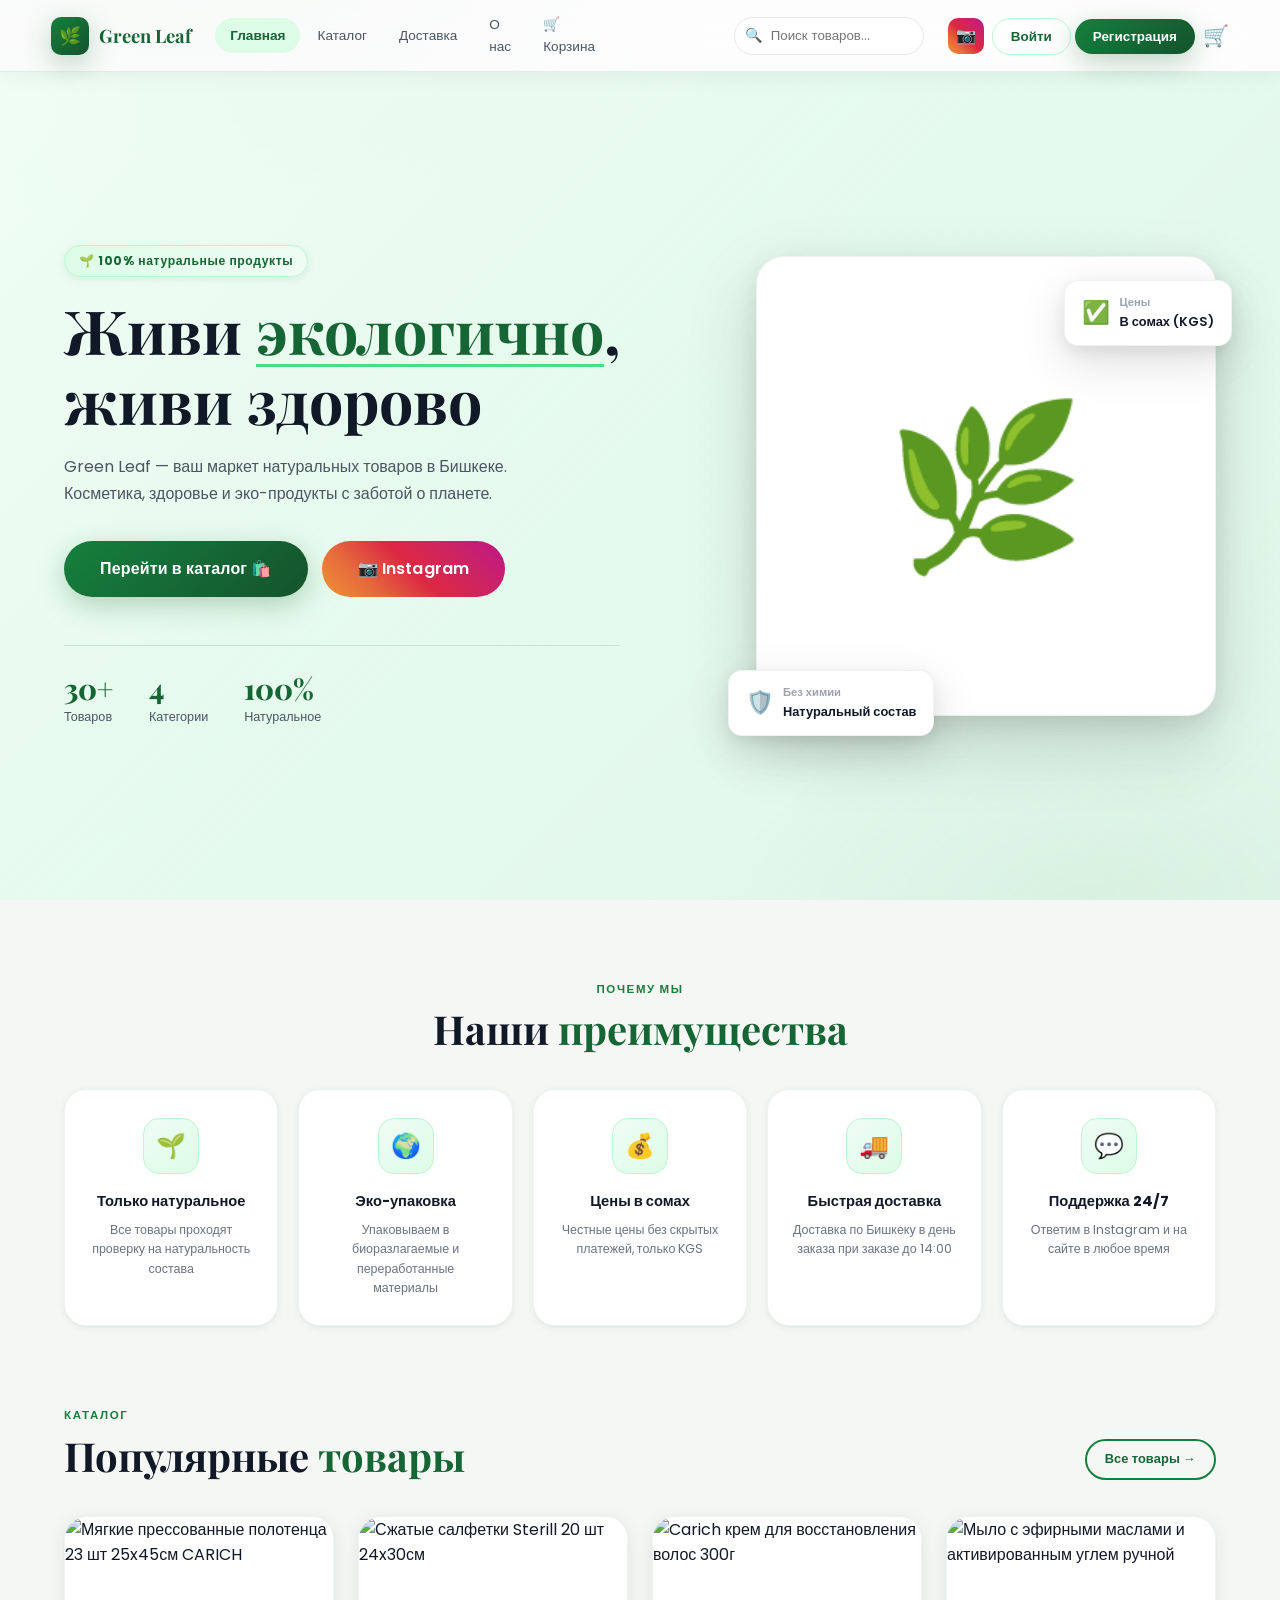
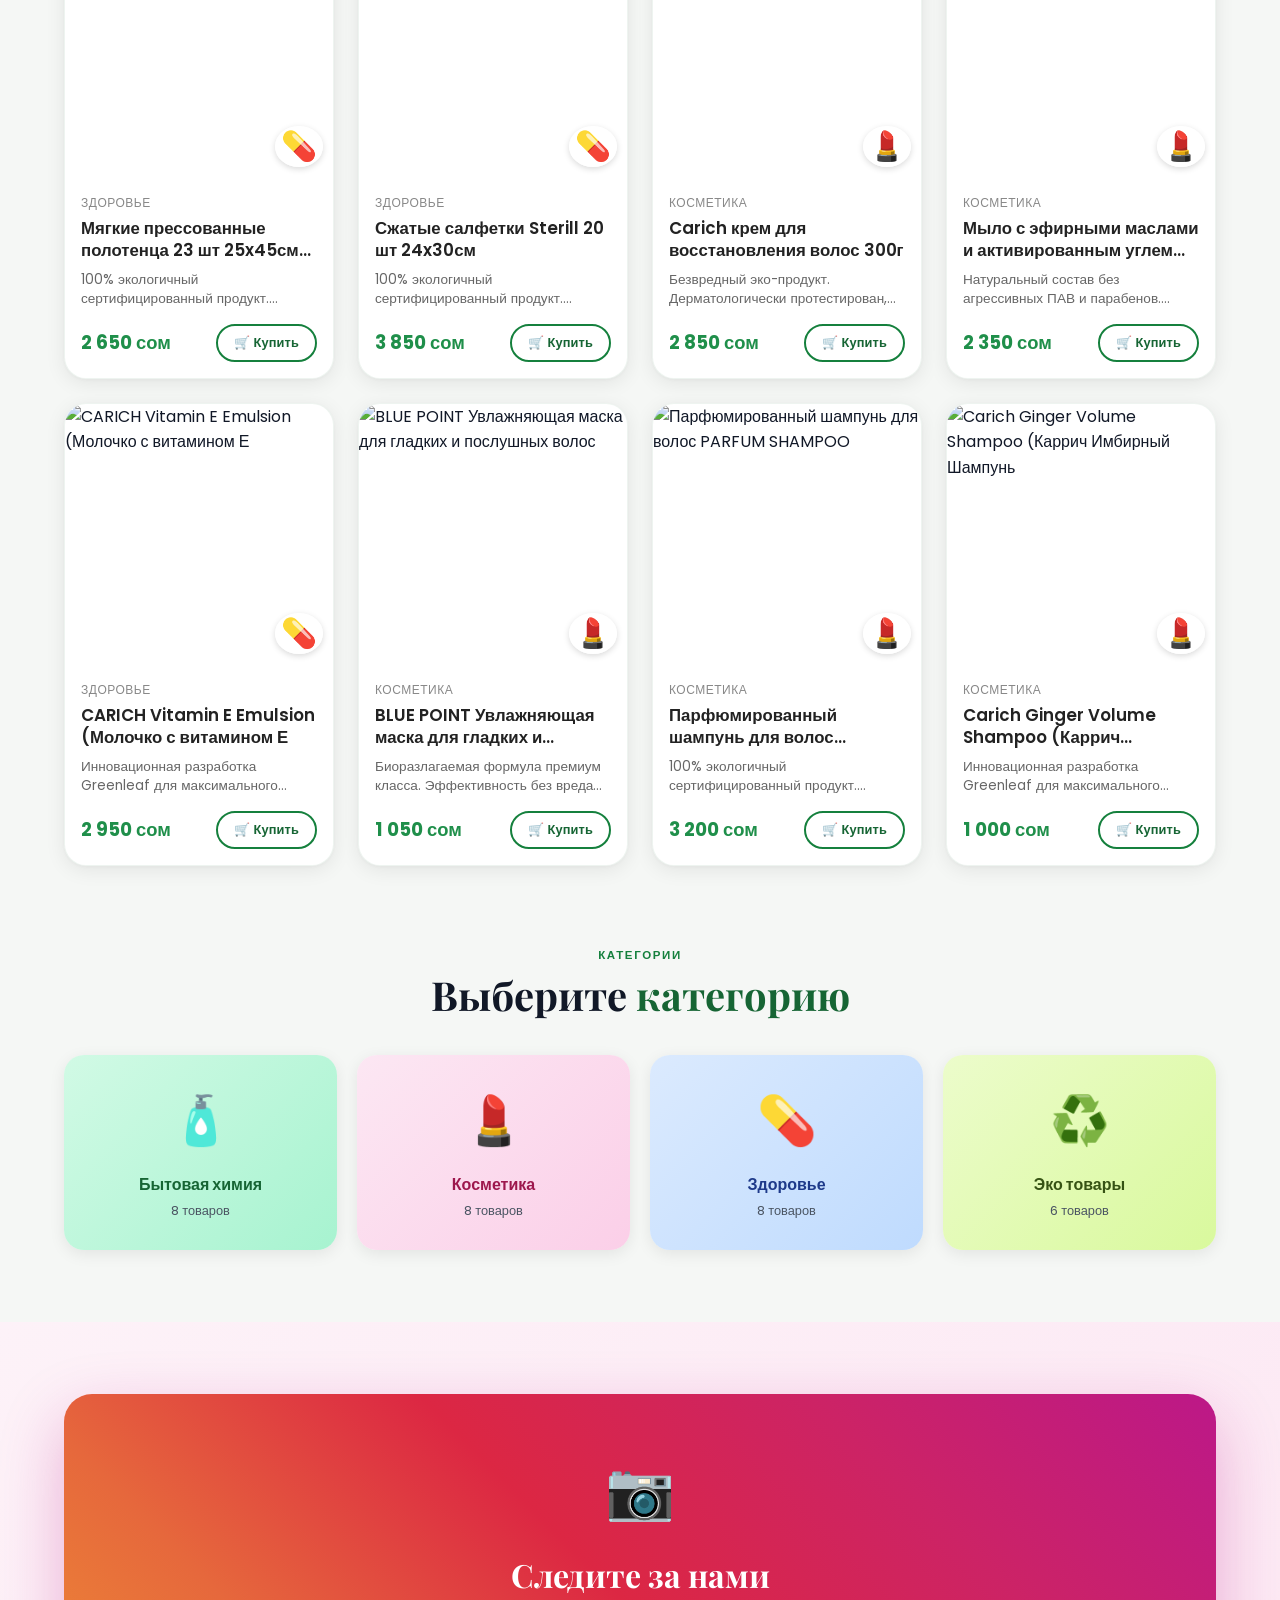
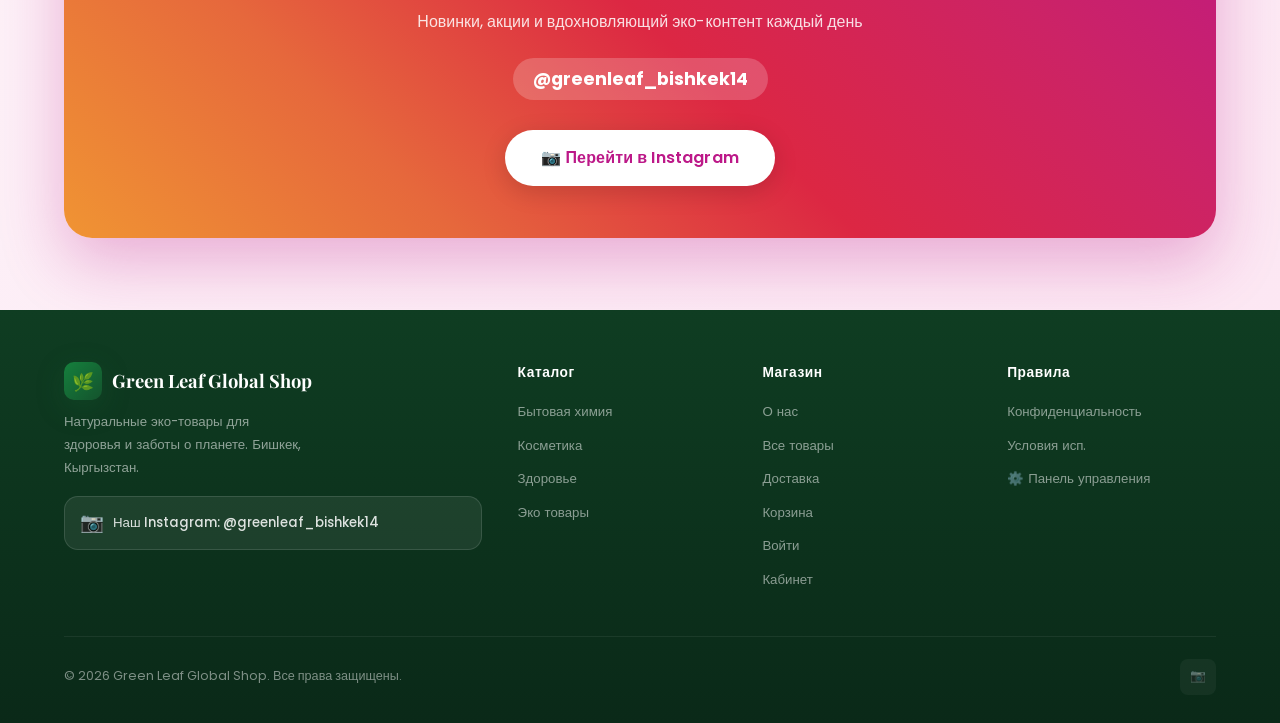
==== commit 82c880ea: "Remove Anti-Gravity button from index and catalog" ====
--- a/index.html
+++ b/index.html
@@ -226,13 +226,9 @@
   </div>
 </footer>
 
-<!-- ANTI-GRAVITY BTN -->
-<button class="ag-btn" id="ag-btn">🌌 Anti-Gravity</button>
-
 <script src="js/app.js"></script>
 <script src="js/auth.js"></script>
 <script src="js/catalog.js"></script>
-<script src="js/gravity.js"></script>
 <script>
 // Home page: show only 8 popular (hit) products
 document.addEventListener('DOMContentLoaded', () => {
